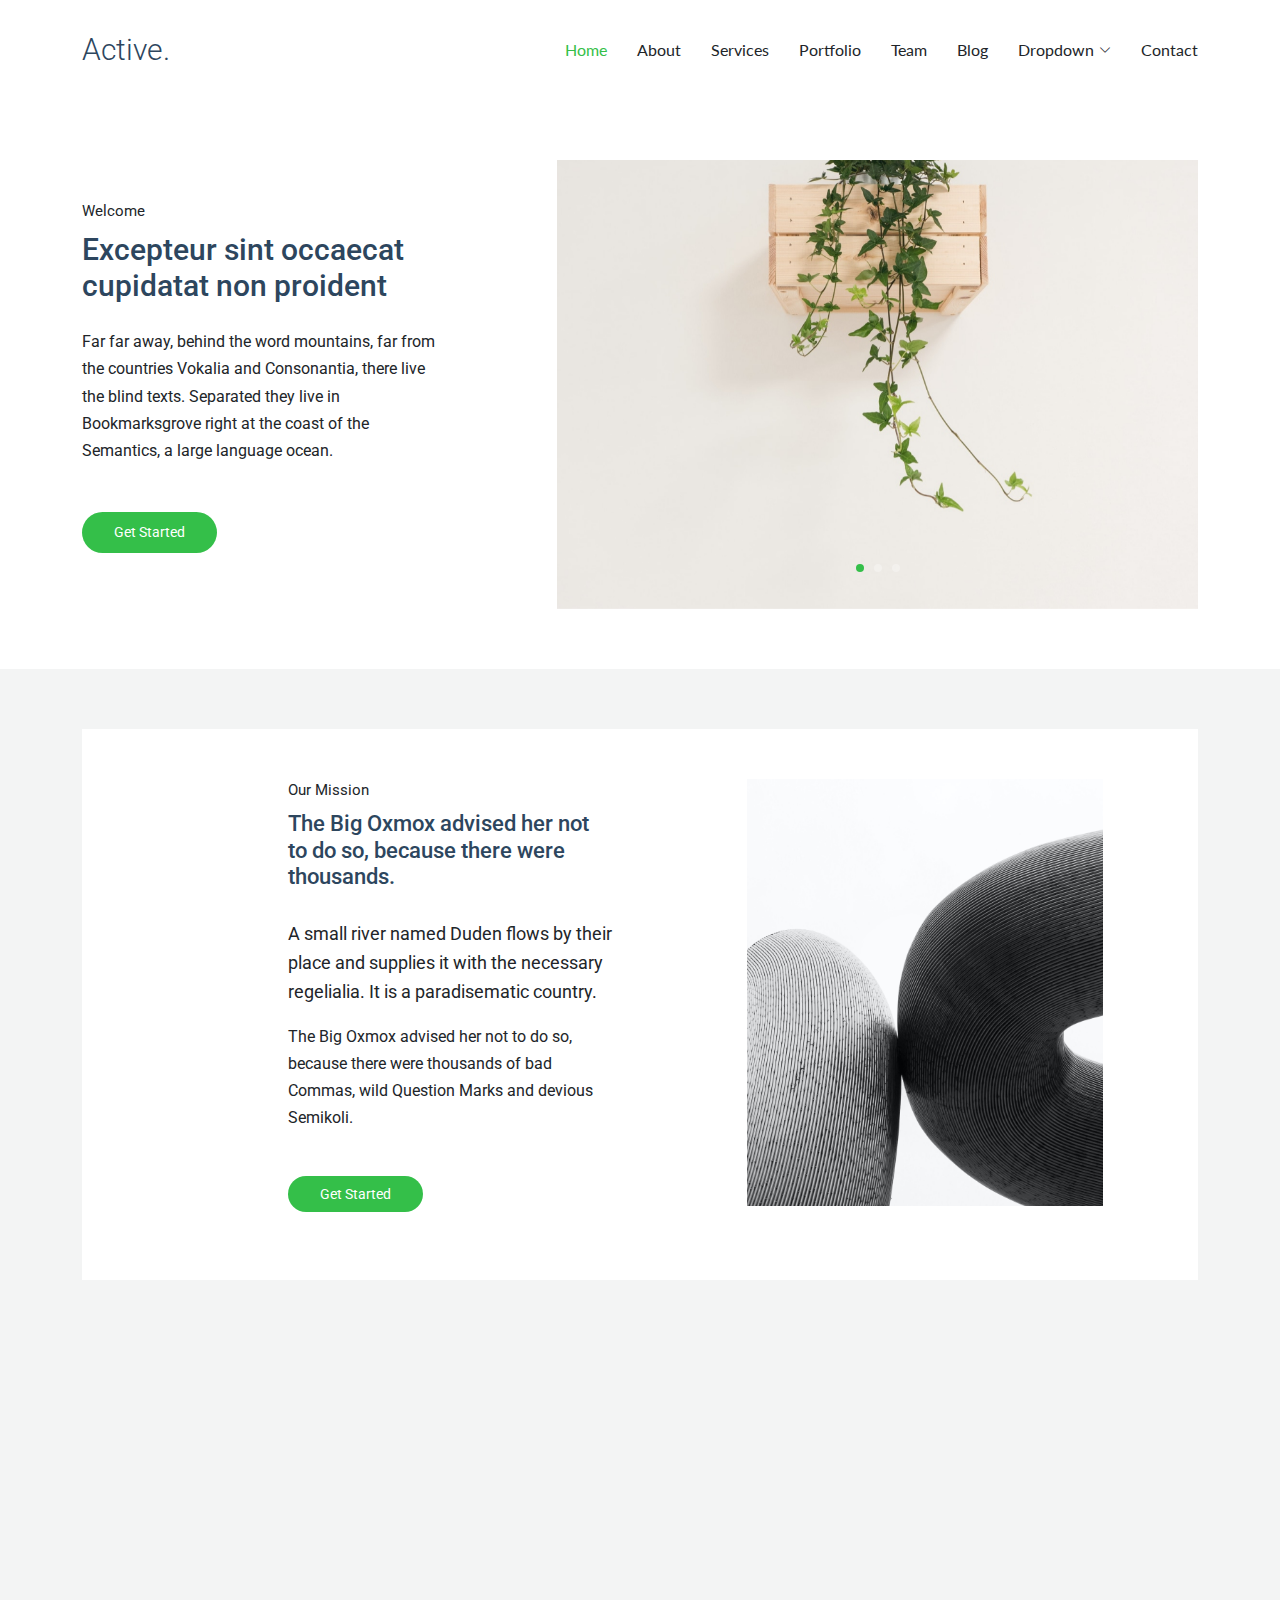
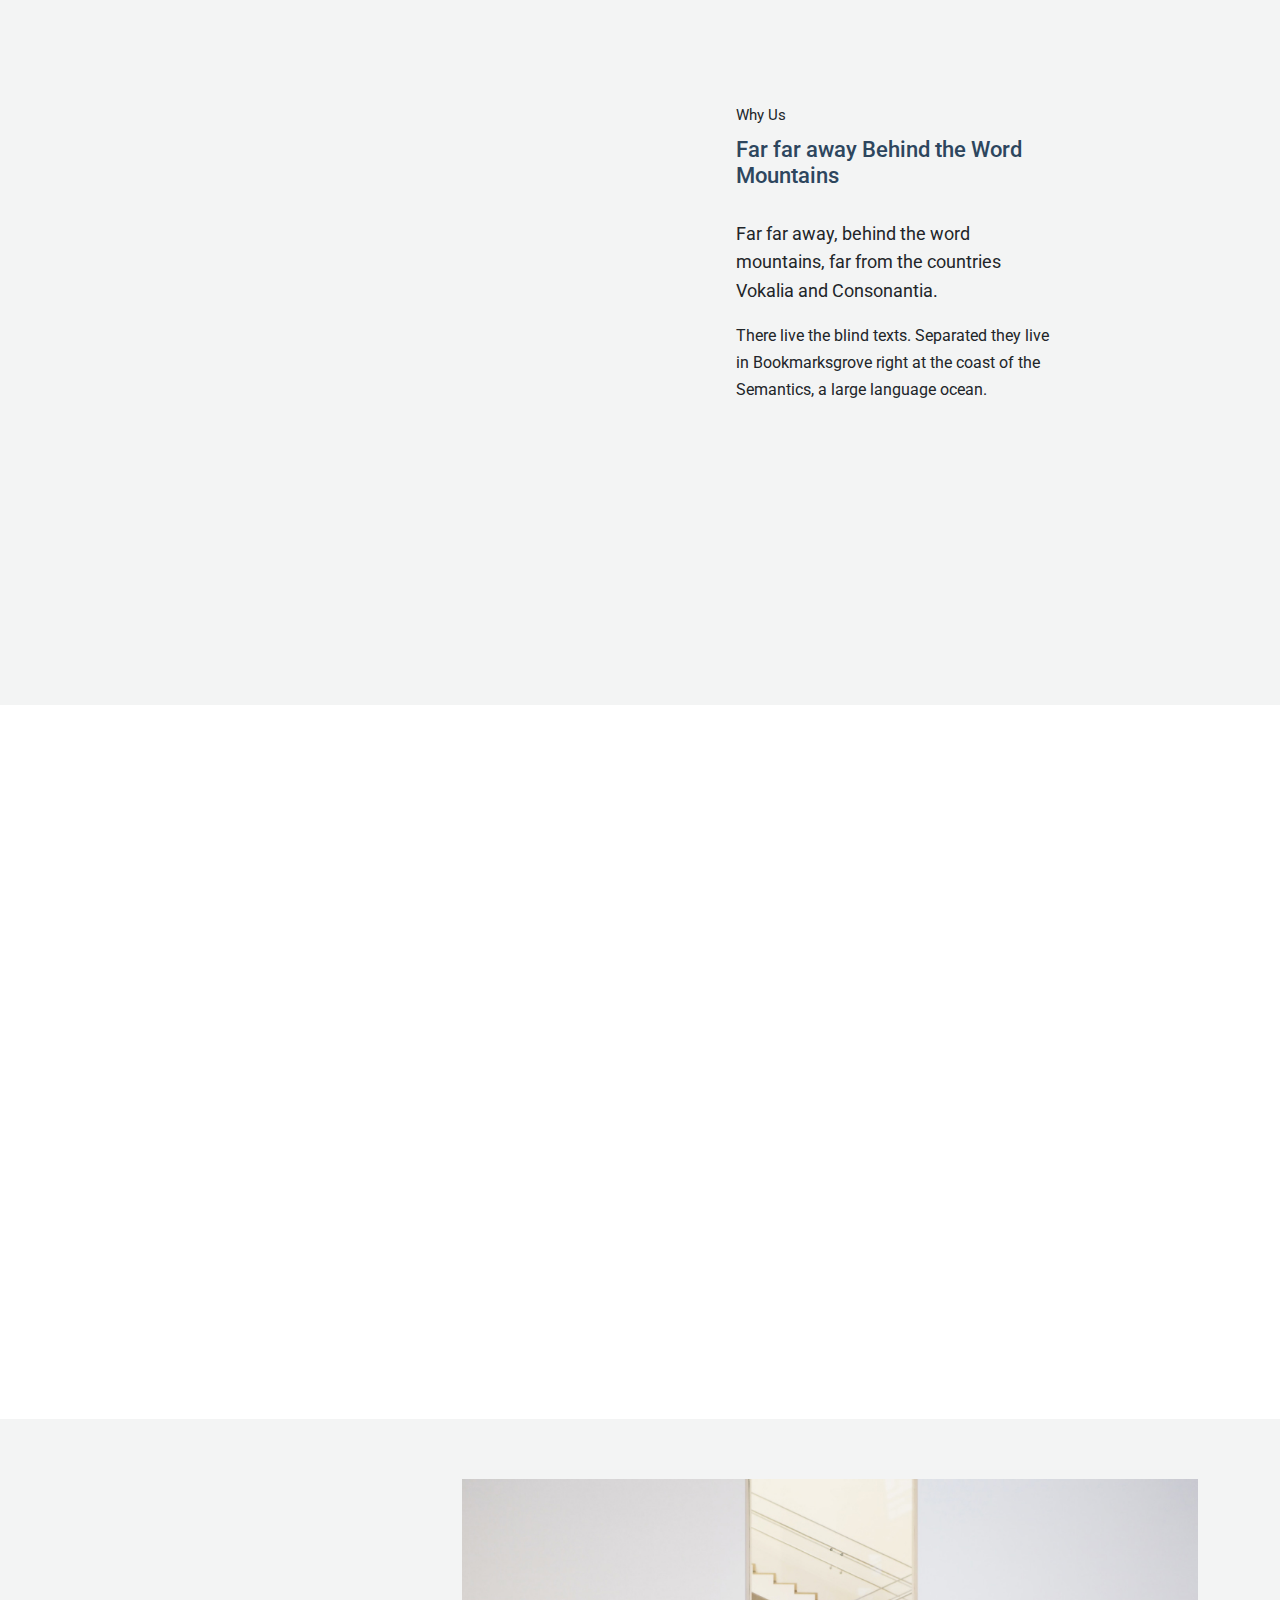
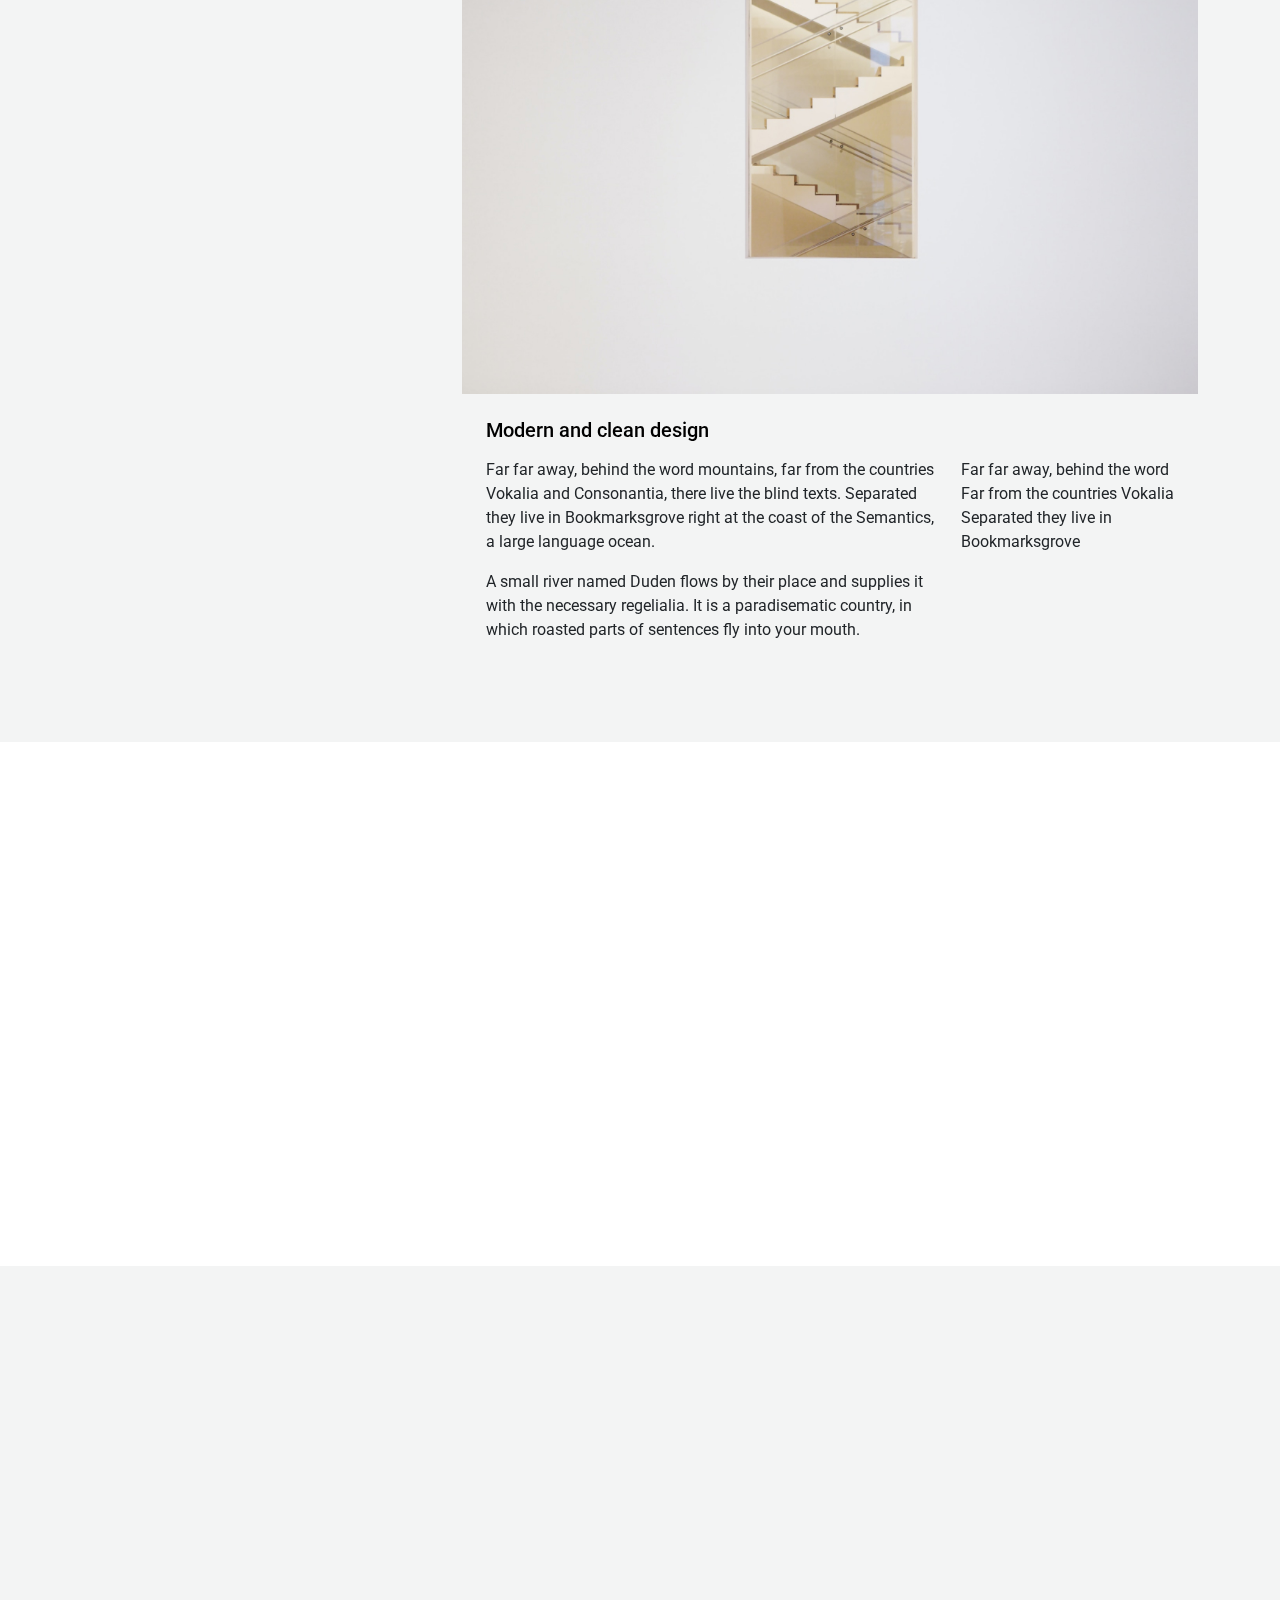
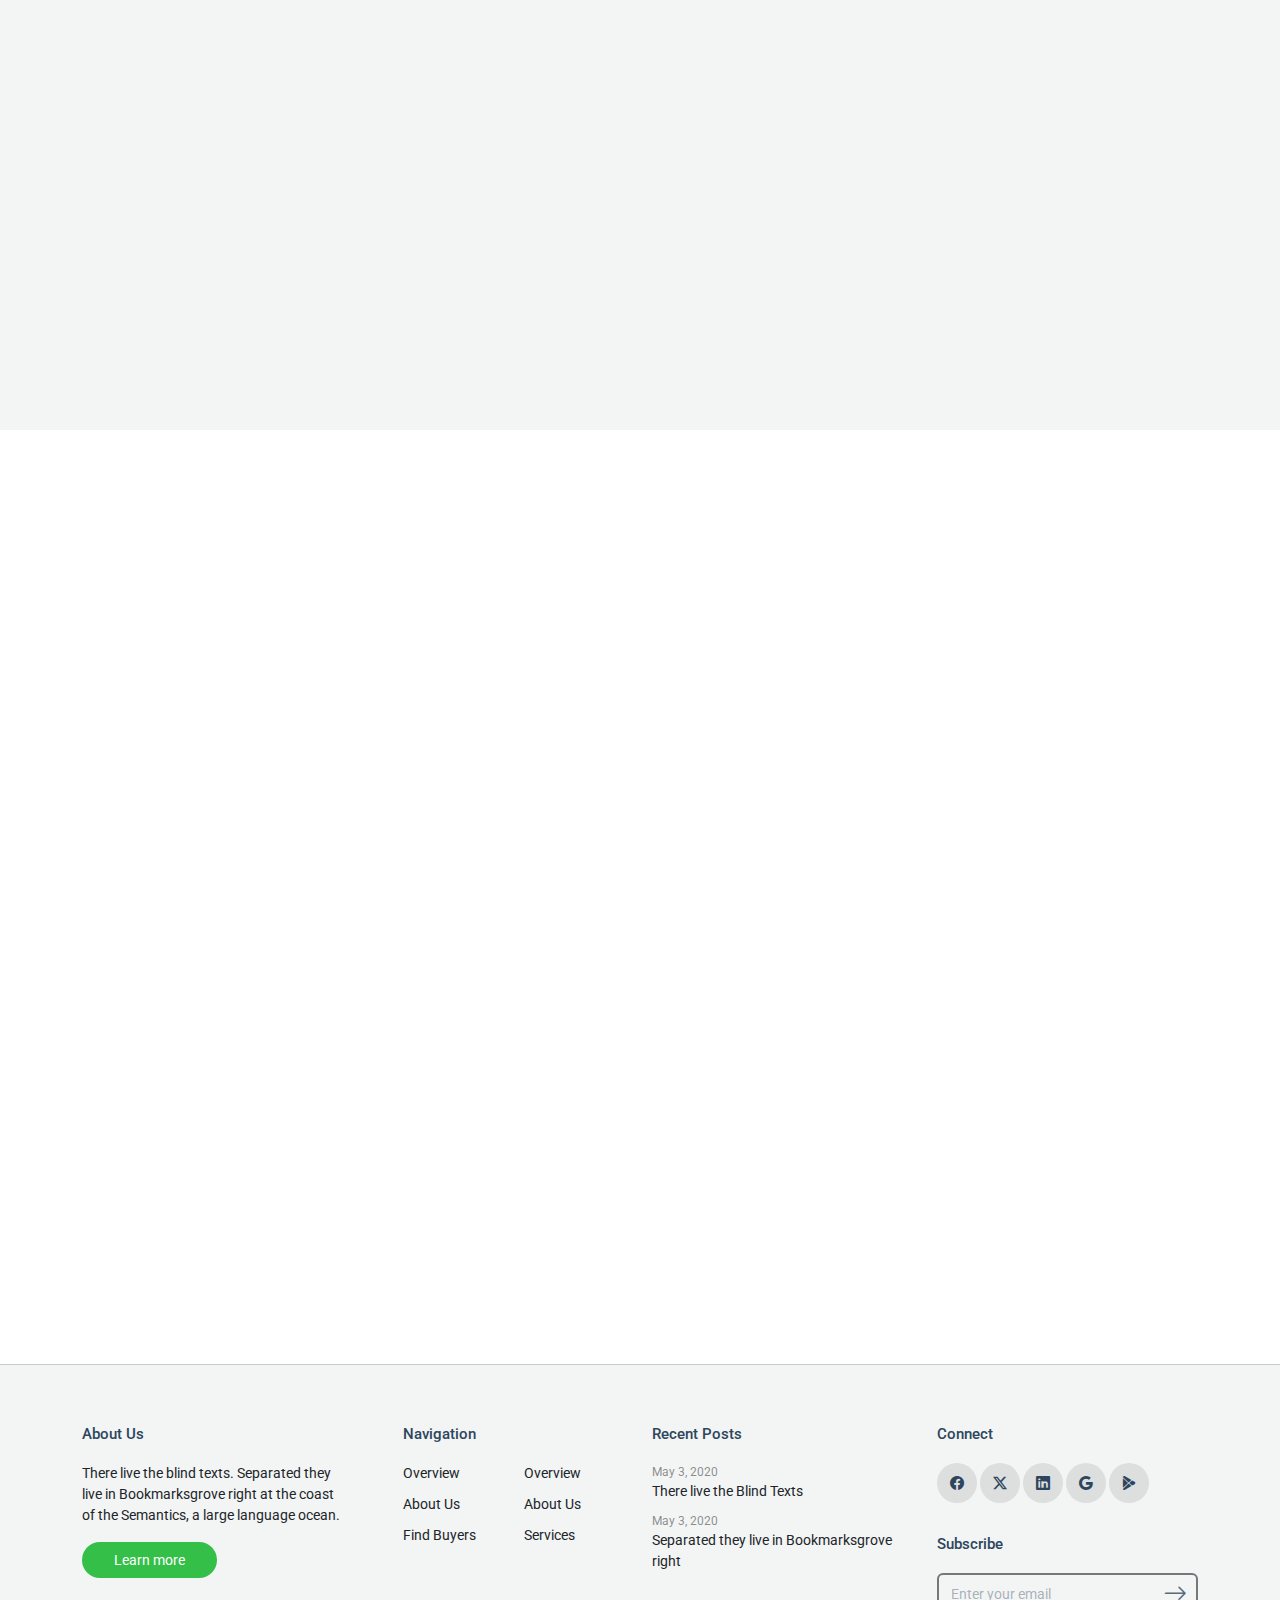
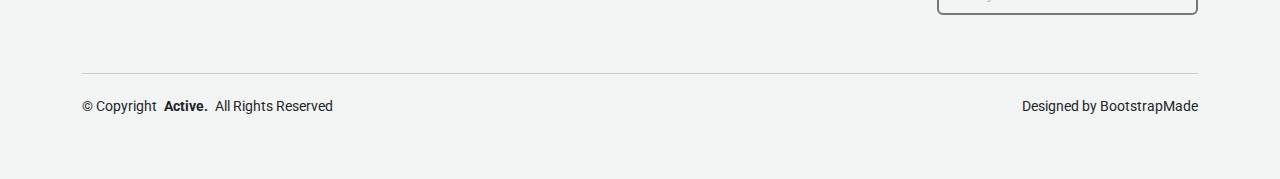
==== src/index.html @ 27a2338c "Base template design" ====
<!DOCTYPE html>
<html lang="en">

<head>
  <meta charset="utf-8">
  <meta content="width=device-width, initial-scale=1.0" name="viewport">
  <title>Index - Active Bootstrap Template</title>
  <meta name="description" content="">
  <meta name="keywords" content="">

  <!-- Favicons -->
  <link href="assets/img/favicon.png" rel="icon">
  <link href="assets/img/apple-touch-icon.png" rel="apple-touch-icon">

  <!-- Fonts -->
  <link href="https://fonts.googleapis.com" rel="preconnect">
  <link href="https://fonts.gstatic.com" rel="preconnect" crossorigin>
  <link href="https://fonts.googleapis.com/css2?family=Roboto:ital,wght@0,100;0,300;0,400;0,500;0,700;0,900;1,100;1,300;1,400;1,500;1,700;1,900&family=Lato:ital,wght@0,100;0,300;0,400;0,700;0,900;1,100;1,300;1,400;1,700;1,900&display=swap" rel="stylesheet">

  <!-- Vendor CSS Files -->
  <link href="assets/vendor/bootstrap/css/bootstrap.min.css" rel="stylesheet">
  <link href="assets/vendor/bootstrap-icons/bootstrap-icons.css" rel="stylesheet">
  <link href="assets/vendor/aos/aos.css" rel="stylesheet">
  <link href="assets/vendor/swiper/swiper-bundle.min.css" rel="stylesheet">
  <link href="assets/vendor/glightbox/css/glightbox.min.css" rel="stylesheet">

  <!-- Main CSS File -->
  <link href="assets/css/main.css" rel="stylesheet">

  <!-- =======================================================
  * Template Name: Active
  * Template URL: https://bootstrapmade.com/active-bootstrap-website-template/
  * Updated: Aug 07 2024 with Bootstrap v5.3.3
  * Author: BootstrapMade.com
  * License: https://bootstrapmade.com/license/
  ======================================================== -->
</head>

<body class="index-page">

  <header id="header" class="header d-flex align-items-center sticky-top">
    <div class="container-fluid container-xl position-relative d-flex align-items-center justify-content-between">

      <a href="index.html" class="logo d-flex align-items-center">
        <!-- Uncomment the line below if you also wish to use an image logo -->
        <!-- <img src="assets/img/logo.png" alt=""> -->
        <h1 class="sitename">Active.</h1>
      </a>

      <nav id="navmenu" class="navmenu">
        <ul>
          <li><a href="index.html" class="active">Home</a></li>
          <li><a href="about.html">About</a></li>
          <li><a href="services.html">Services</a></li>
          <li><a href="portfolio.html">Portfolio</a></li>
          <li><a href="team.html">Team</a></li>
          <li><a href="blog.html">Blog</a></li>
          <li class="dropdown"><a href="#"><span>Dropdown</span> <i class="bi bi-chevron-down toggle-dropdown"></i></a>
            <ul>
              <li><a href="#">Dropdown 1</a></li>
              <li class="dropdown"><a href="#"><span>Deep Dropdown</span> <i class="bi bi-chevron-down toggle-dropdown"></i></a>
                <ul>
                  <li><a href="#">Deep Dropdown 1</a></li>
                  <li><a href="#">Deep Dropdown 2</a></li>
                  <li><a href="#">Deep Dropdown 3</a></li>
                  <li><a href="#">Deep Dropdown 4</a></li>
                  <li><a href="#">Deep Dropdown 5</a></li>
                </ul>
              </li>
              <li><a href="#">Dropdown 2</a></li>
              <li><a href="#">Dropdown 3</a></li>
              <li><a href="#">Dropdown 4</a></li>
            </ul>
          </li>
          <li><a href="contact.html">Contact</a></li>
        </ul>
        <i class="mobile-nav-toggle d-xl-none bi bi-list"></i>
      </nav>

    </div>
  </header>

  <main class="main">

    <!-- About Section -->
    <section id="about" class="about section">

      <div class="container">
        <div class="row align-items-center justify-content-between">
          <div class="col-lg-7 mb-5 mb-lg-0 order-lg-2" data-aos="fade-up" data-aos-delay="400">
            <div class="swiper init-swiper">
              <script type="application/json" class="swiper-config">
                {
                  "loop": true,
                  "speed": 600,
                  "autoplay": {
                    "delay": 5000
                  },
                  "slidesPerView": "auto",
                  "pagination": {
                    "el": ".swiper-pagination",
                    "type": "bullets",
                    "clickable": true
                  },
                  "breakpoints": {
                    "320": {
                      "slidesPerView": 1,
                      "spaceBetween": 40
                    },
                    "1200": {
                      "slidesPerView": 1,
                      "spaceBetween": 1
                    }
                  }
                }
              </script>
              <div class="swiper-wrapper">
                <div class="swiper-slide">
                  <img src="assets/img/img_h_6.jpg" alt="Image" class="img-fluid">
                </div>
                <div class="swiper-slide">
                  <img src="assets/img/img_h_7.jpg" alt="Image" class="img-fluid">
                </div>
                <div class="swiper-slide">
                  <img src="assets/img/img_h_8.jpg" alt="Image" class="img-fluid">
                </div>
              </div>
              <div class="swiper-pagination"></div>
            </div>
          </div>
          <div class="col-lg-4 order-lg-1">
            <span class="section-subtitle" data-aos="fade-up">Welcome</span>
            <h1 class="mb-4" data-aos="fade-up">
              Excepteur sint occaecat cupidatat non proident
            </h1>
            <p data-aos="fade-up">
              Far far away, behind the word mountains, far from the countries
              Vokalia and Consonantia, there live the blind texts. Separated they
              live in Bookmarksgrove right at the coast of the Semantics, a large
              language ocean.
            </p>
            <p class="mt-5" data-aos="fade-up">
              <a href="#" class="btn btn-get-started">Get Started</a>
            </p>
          </div>
        </div>
      </div>
    </section><!-- /About Section -->

    <!-- About 2 Section -->
    <section id="about-2" class="about-2 section light-background">

      <div class="container">
        <div class="content">
          <div class="row justify-content-center">
            <div class="col-sm-12 col-md-5 col-lg-4 col-xl-4 order-lg-2 offset-xl-1 mb-4">
              <div class="img-wrap text-center text-md-left" data-aos="fade-up" data-aos-delay="100">
                <div class="img">
                  <img src="assets/img/img_v_3.jpg" alt="circle image" class="img-fluid">
                </div>
              </div>
            </div>

            <div class="offset-md-0 offset-lg-1 col-sm-12 col-md-5 col-lg-5 col-xl-4" data-aos="fade-up">
              <div class="px-3">
                <span class="content-subtitle">Our Mission</span>
                <h2 class="content-title text-start">
                  The Big Oxmox advised her not to do so, because there were
                  thousands.
                </h2>
                <p class="lead">
                  A small river named Duden flows by their place and supplies it
                  with the necessary regelialia. It is a paradisematic country.
                </p>
                <p class="mb-5">
                  The Big Oxmox advised her not to do so, because there were
                  thousands of bad Commas, wild Question Marks and devious Semikoli.
                </p>
                <p>
                  <a href="#" class="btn-get-started">Get Started</a>
                </p>
              </div>
            </div>
          </div>
        </div>
      </div>
    </section><!-- /About 2 Section -->

    <!-- Services Section -->
    <section id="services" class="services section light-background">

      <div class="container">
        <div class="row gy-4 justify-content-center">

          <div class="col-lg-3">
            <div class="services-item" data-aos="fade-up">
              <div class="services-icon">
                <i class="bi bi-bullseye"></i>
              </div>
              <div>
                <h3>Technology</h3>
                <p>Separated they live in Bookmarksgrove right at the coast</p>
              </div>
            </div>
          </div>

          <div class="col-lg-3">
            <div class="services-item" data-aos="fade-up" data-aos-delay="100">
              <div class="services-icon">
                <i class="bi bi-command"></i>
              </div>
              <div>
                <h3>Web Design</h3>
                <p>Separated they live in Bookmarksgrove right at the coast</p>
              </div>
            </div>
          </div>

          <div class="col-lg-3">
            <div class="services-item" data-aos="fade-up" data-aos-delay="200">
              <div class="services-icon">
                <i class="bi bi-bar-chart"></i>
              </div>
              <div>
                <h3>Branding</h3>
                <p>Separated they live in Bookmarksgrove right at the coast</p>
              </div>
            </div>
          </div>

        </div>
      </div>
    </section><!-- /Services Section -->

    <!-- Stats Section -->
    <section id="stats" class="stats section light-background">

      <div class="container">

        <div class="row gy-4 justify-content-center">

          <div class="col-lg-5">
            <div class="images-overlap">
              <img src="assets/img/img_v_1.jpg" alt="student" class="img-fluid img-1" data-aos="fade-up">
            </div>
          </div>

          <div class="col-lg-4 ps-lg-5">
            <span class="content-subtitle">Why Us</span>
            <h2 class="content-title">Far far away Behind the Word Mountains</h2>
            <p class="lead">
              Far far away, behind the word mountains, far from the countries
              Vokalia and Consonantia.
            </p>
            <p class="mb-5">
              There live the blind texts. Separated they live in Bookmarksgrove
              right at the coast of the Semantics, a large language ocean.
            </p>
            <div class="row mb-5 count-numbers">

              <!-- Start Stats Item -->
              <div class="col-4 counter" data-aos="fade-up" data-aos-delay="100">
                <span data-purecounter-separator="true" data-purecounter-start="0" data-purecounter-end="3919" data-purecounter-duration="1" class="purecounter number"></span>
                <span class="d-block">Coffee</span>
              </div>
              <!-- End Stats Item -->

              <!-- Start Stats Item -->
              <div class="col-4 counter" data-aos="fade-up" data-aos-delay="200">
                <span data-purecounter-separator="true" data-purecounter-start="0" data-purecounter-end="2831" data-purecounter-duration="1" class="purecounter number"></span>
                <span class="d-block">Codes</span>
              </div>
              <!-- End Stats Item -->

              <!-- Start Stats Item -->
              <div class="col-4 counter" data-aos="fade-up" data-aos-delay="300">
                <span data-purecounter-separator="true" data-purecounter-start="0" data-purecounter-end="1914" data-purecounter-duration="1" class="purecounter number"></span>
                <span class="d-block">Projects</span>
              </div>
              <!-- End Stats Item -->

            </div>
          </div>

        </div>

      </div>
    </section><!-- /Stats Section -->

    <!-- Blog Posts Section -->
    <section id="blog-posts" class="blog-posts section">
      <!-- Section Title -->
      <div class="container section-title" data-aos="fade-up">
        <p>Recent Posts</p>
        <h2>Blog Posts</h2>
      </div><!-- End Section Title -->
      <div class="container">

        <div class="row gy-4">
          <div class="col-md-6 col-lg-4">
            <div class="post-entry" data-aos="fade-up" data-aos-delay="100">
              <a href="#" class="thumb d-block"><img src="assets/img/img_h_4.jpg" alt="Image" class="img-fluid rounded"></a>

              <div class="post-content">
                <div class="meta">
                  <a href="#" class="cat">Development</a> •
                  <span class="date">July 20, 2020</span>
                </div>
                <h3><a href="#">There live the blind texts they live</a></h3>
                <p>
                  Far far away, behind the word mountains, far from the countries
                  Vokalia and Consonantia, there live the blind texts.
                </p>

                <div class="d-flex author align-items-center">
                  <div class="pic">
                    <img src="assets/img/team/team-3.jpg" alt="Image" class="img-fluid rounded-circle">
                  </div>
                  <div class="author-name">
                    <strong class="d-block">Winston Gold</strong>
                    <span class="">Lead Product Designer</span>
                  </div>
                </div>
              </div>
            </div>
          </div>

          <div class="col-md-6 col-lg-4">
            <div class="post-entry" data-aos="fade-up" data-aos-delay="200">
              <a href="#" class="thumb d-block"><img src="assets/img/img_h_2.jpg" alt="Image" class="img-fluid rounded"></a>

              <div class="post-content">
                <div class="meta">
                  <a href="#" class="cat">Development</a> •
                  <span class="date">July 20, 2020</span>
                </div>
                <h3><a href="#">There live the blind texts they live</a></h3>
                <p>
                  Far far away, behind the word mountains, far from the countries
                  Vokalia and Consonantia, there live the blind texts.
                </p>

                <div class="d-flex author align-items-center">
                  <div class="pic">
                    <img src="assets/img/team/team-2.jpg" alt="Image" class="img-fluid rounded-circle">
                  </div>
                  <div class="author-name">
                    <strong class="d-block">Winston Gold</strong>
                    <span class="">Lead Product Designer</span>
                  </div>
                </div>
              </div>
            </div>
          </div>

          <div class="col-md-6 col-lg-4">
            <div class="post-entry" data-aos="fade-up" data-aos-delay="300">
              <a href="#" class="thumb d-block"><img src="assets/img/img_h_3.jpg" alt="Image" class="img-fluid rounded"></a>

              <div class="post-content">
                <div class="meta">
                  <a href="#" class="cat">Development</a> •
                  <span class="date">July 20, 2020</span>
                </div>
                <h3><a href="#">There live the blind texts they live</a></h3>
                <p>
                  Far far away, behind the word mountains, far from the countries
                  Vokalia and Consonantia, there live the blind texts.
                </p>

                <div class="d-flex author align-items-center">
                  <div class="pic">
                    <img src="assets/img/team/team-1.jpg" alt="Image" class="img-fluid rounded-circle">
                  </div>
                  <div class="author-name">
                    <strong class="d-block">Winston Gold</strong>
                    <span class="">Lead Product Designer</span>
                  </div>
                </div>
              </div>
            </div>
          </div>
        </div>
      </div>
    </section><!-- /Blog Posts Section -->

    <!-- Tabs Section -->
    <section id="tabs" class="tabs section light-background">

      <div class="container">
        <div class="row gap-x-lg-4 justify-content-between">
          <div class="col-lg-4 js-custom-dots">
            <a href="#" class="service-item link horizontal d-flex active" data-aos="fade-left" data-aos-delay="0">
              <div class="service-icon color-1 mb-4">
                <i class="bi bi-alarm"></i>
              </div>
              <!-- /.icon -->
              <div class="service-contents">
                <h3>Modern and clean design</h3>
                <p>
                  Far far away, behind the word mountains, far from the countries .
                </p>
              </div>
              <!-- /.service-contents-->
            </a>
            <!-- /.service -->

            <a href="#" class="service-item link horizontal d-flex" data-aos="fade-left" data-aos-delay="100">
              <div class="service-icon color-2 mb-4">
                <i class="bi bi-bag-check"></i>
              </div>
              <!-- /.icon -->
              <div class="service-contents">
                <h3>Sell Products</h3>
                <p>
                  Far far away, behind the word mountains, far from the countries .
                </p>
              </div>
              <!-- /.service-contents-->
            </a>
            <!-- /.service -->

            <a href="#" class="service-item link horizontal d-flex" data-aos="fade-left" data-aos-delay="200">
              <div class="service-icon color-3 mb-4">
                <i class="bi bi-briefcase"></i>
              </div>
              <!-- /.icon -->
              <div class="service-contents">
                <h3>Success Every Day</h3>
                <p>
                  Far far away, behind the word mountains, far from the countries .
                </p>
              </div>
              <!-- /.service-contents-->
            </a>
            <!-- /.service -->

            <a href="#" class="service-item link horizontal d-flex" data-aos="fade-left" data-aos-delay="300">
              <div class="service-icon color-4 mb-4">
                <i class="bi bi-easel"></i>
              </div>
              <!-- /.icon -->
              <div class="service-contents">
                <h3>Bring Ideas to Life</h3>
                <p>
                  Far far away, behind the word mountains, far from the countries .
                </p>
              </div>
              <!-- /.service-contents-->
            </a>
            <!-- /.service -->
          </div>

          <div class="col-lg-8">
            <div class="swiper init-swiper-tabs">
              <script type="application/json" class="swiper-config">
                {
                  "loop": true,
                  "speed": 600,
                  "autoHeight": true,
                  "autoplay": {
                    "delay": 5000
                  },
                  "slidesPerView": "auto",
                  "pagination": {
                    "el": ".swiper-pagination",
                    "type": "bullets",
                    "clickable": true
                  },
                  "breakpoints": {
                    "320": {
                      "slidesPerView": 1,
                      "spaceBetween": 40
                    },
                    "1200": {
                      "slidesPerView": 1,
                      "spaceBetween": 1
                    }
                  }
                }
              </script>
              <div class="swiper-wrapper">
                <div class="swiper-slide">
                  <img src="assets/img/img_h_1.jpg" alt="Image" class="img-fluid">
                  <div class="p-4">
                    <h3 class="text-black h5 mb-3">Modern and clean design</h3>
                    <div class="row">
                      <div class="col-lg-8">
                        <p>
                          Far far away, behind the word mountains, far from the
                          countries Vokalia and Consonantia, there live the blind
                          texts. Separated they live in Bookmarksgrove right at the
                          coast of the Semantics, a large language ocean.
                        </p>
                        <p>
                          A small river named Duden flows by their place and
                          supplies it with the necessary regelialia. It is a
                          paradisematic country, in which roasted parts of sentences
                          fly into your mouth.
                        </p>
                      </div>
                      <div class="col-lg-4">
                        <ul class="list-unstyled list-check">
                          <li>Far far away, behind the word</li>
                          <li>Far from the countries Vokalia</li>
                          <li>Separated they live in Bookmarksgrove</li>
                        </ul>
                      </div>
                    </div>
                  </div>
                </div>
                <div class="swiper-slide">
                  <img src="assets/img/img_h_2.jpg" alt="Image" class="img-fluid">
                </div>
                <div class="swiper-slide">
                  <img src="assets/img/img_h_3.jpg" alt="Image" class="img-fluid">
                </div>
                <div class="swiper-slide">
                  <img src="assets/img/img_h_4.jpg" alt="Image" class="img-fluid">
                </div>
              </div>
            </div>
          </div>
        </div>
      </div>
    </section><!-- /Tabs Section -->

    <!-- Services 2 Section -->
    <section id="services-2" class="services-2 section">

      <div class="container">
        <div class="row justify-content-center" data-aos="fade-up">
          <div class="col-md-6 col-lg-4">
            <span class="content-subtitle">Our Services</span>
            <h2 class="content-title">
              Far far away, behind the word mountains, far from the countries
              Vokalia
            </h2>
            <p class="lead">
              Far far away, behind the word mountains, far from the countries
              Vokalia and Consonantia, there live the blind texts.
            </p>
            <p class="mb-5">
              Separated they live in Bookmarksgrove right at the coast of the
              Semantics, a large language ocean.
            </p>
            <p>
              <a href="#" class="btn btn-get-started">Get Started</a>
            </p>
          </div>
          <div class="col-md-6 col-lg-6 ps-lg-5">
            <div class="row">
              <div class="col-6 col-sm-6 col-md-6 col-lg-6">
                <div class="services-item" data-aos="fade-up" data-aos-delay="">
                  <div class="services-icon">
                    <i class="bi bi-search"></i>
                  </div>
                  <div>
                    <h3>Square</h3>
                    <p>Separated they live in Bookmarksgrove right at the coast</p>
                  </div>
                </div>
              </div>
              <div class="col-6 col-sm-6 col-md-6 col-lg-6">
                <div class="services-item" data-aos="fade-up" data-aos-delay="100">
                  <div class="services-icon">
                    <i class="bi bi-command"></i>
                  </div>
                  <div>
                    <h3>Technology</h3>
                    <p>Separated they live in Bookmarksgrove right at the coast</p>
                  </div>
                </div>
              </div>
              <div class="col-6 col-sm-6 col-md-6 col-lg-6">
                <div class="services-item" data-aos="fade-up" data-aos-delay="200">
                  <div class="services-icon">
                    <i class="bi bi-grid"></i>
                  </div>
                  <div>
                    <h3>Brilliant Ideas</h3>
                    <p>Separated they live in Bookmarksgrove right at the coast</p>
                  </div>
                </div>
              </div>

              <div class="col-6 col-sm-6 col-md-6 col-lg-6">
                <div class="services-item" data-aos="fade-up" data-aos-delay="300">
                  <div class="services-icon">
                    <i class="bi bi-globe"></i>
                  </div>
                  <div>
                    <h3>Blueprint</h3>
                    <p>Separated they live in Bookmarksgrove right at the coast</p>
                  </div>
                </div>
              </div>
            </div>
          </div>
        </div>
      </div>
    </section><!-- /Services 2 Section -->

    <!-- Pricing Section -->
    <section id="pricing" class="pricing section light-background">

      <!-- Section Title -->
      <div class="container section-title" data-aos="fade-up">
        <p>Plans</p>
        <h2>Pricing Table</h2>
      </div><!-- End Section Title -->

      <div class="container">

        <div class="row gy-4">

          <div class="col-lg-4 col-md-6" data-aos="fade-up" data-aos-delay="100">
            <div class="pricing-item">
              <h3>Free</h3>
              <h4><sup>$</sup>0<span> / month</span></h4>
              <ul>
                <li>Aida dere</li>
                <li>Nec feugiat nisl</li>
                <li>Nulla at volutpat dola</li>
                <li class="na">Pharetra massa</li>
                <li class="na">Massa ultricies mi</li>
              </ul>
              <div class="btn-wrap">
                <a href="#" class="btn-buy">Buy Now</a>
              </div>
            </div>
          </div><!-- End Pricing Item -->

          <div class="col-lg-4 col-md-6" data-aos="fade-up" data-aos-delay="200">
            <div class="pricing-item recommended">
              <span class="recommended-badge">Recommended</span>
              <h3>Business</h3>
              <h4><sup>$</sup>19<span> / month</span></h4>
              <ul>
                <li>Aida dere</li>
                <li>Nec feugiat nisl</li>
                <li>Nulla at volutpat dola</li>
                <li>Pharetra massa</li>
                <li class="na">Massa ultricies mi</li>
              </ul>
              <div class="btn-wrap">
                <a href="#" class="btn-buy">Buy Now</a>
              </div>
            </div>
          </div><!-- End Pricing Item -->

          <div class="col-lg-4 col-md-6" data-aos="fade-up" data-aos-delay="300">
            <div class="pricing-item">
              <h3>Developer</h3>
              <h4><sup>$</sup>29<span> / month</span></h4>
              <ul>
                <li>Aida dere</li>
                <li>Nec feugiat nisl</li>
                <li>Nulla at volutpat dola</li>
                <li>Pharetra massa</li>
                <li>Massa ultricies mi</li>
              </ul>
              <div class="btn-wrap">
                <a href="#" class="btn-buy">Buy Now</a>
              </div>
            </div>
          </div><!-- End Pricing Item -->

        </div>

      </div>

    </section><!-- /Pricing Section -->

    <!-- Faq Section -->
    <section id="faq" class="faq section">
      <!-- Section Title -->
      <div class="container section-title" data-aos="fade-up">
        <p>Plans</p>
        <h2>Frequently Asked Questions</h2>
      </div><!-- End Section Title -->

      <div class="container" data-aos="fade-up">
        <div class="row">
          <div class="col-12">
            <div class="custom-accordion" id="accordion-faq">
              <div class="accordion-item">
                <h2 class="mb-0">
                  <button class="btn btn-link" type="button" data-bs-toggle="collapse" data-bs-target="#collapse-faq-1">
                    How to download and register?
                  </button>
                </h2>

                <div id="collapse-faq-1" class="collapse show" aria-labelledby="headingOne" data-parent="#accordion-faq">
                  <div class="accordion-body">
                    Far far away, behind the word mountains, far from the countries
                    Vokalia and Consonantia, there live the blind texts. Separated
                    they live in Bookmarksgrove right at the coast of the Semantics,
                    a large language ocean.
                  </div>
                </div>
              </div>
              <!-- .accordion-item -->

              <div class="accordion-item">
                <h2 class="mb-0">
                  <button class="btn btn-link collapsed" type="button" data-bs-toggle="collapse" data-bs-target="#collapse-faq-2" "="">
                How to create your paypal account?
              </button>
            </h2>
            <div id=" collapse-faq-2" class="collapse" aria-labelledby="headingTwo" data-parent="#accordion-faq">
                    <div class="accordion-body">
                      A small river named Duden flows by their place and supplies it
                      with the necessary regelialia. It is a paradisematic country, in
                      which roasted parts of sentences fly into your mouth.
                    </div>
              </div>
            </div>
            <!-- .accordion-item -->

            <div class="accordion-item">
              <h2 class="mb-0">
                <button class="btn btn-link collapsed" type="button" data-bs-toggle="collapse" data-bs-target="#collapse-faq-3">
                  How to link your paypal and bank account?
                </button>
              </h2>

              <div id="collapse-faq-3" class="collapse" aria-labelledby="headingThree" data-parent="#accordion-faq">
                <div class="accordion-body">
                  When she reached the first hills of the Italic Mountains, she
                  had a last view back on the skyline of her hometown
                  Bookmarksgrove, the headline of Alphabet Village and the subline
                  of her own road, the Line Lane. Pityful a rethoric question ran
                  over her cheek, then she continued her way.
                </div>
              </div>
            </div>
            <!-- .accordion-item -->

          </div>
        </div>
      </div>
      </div>
    </section><!-- /Faq Section -->

    <!-- Testimonials Section -->
    <section id="testimonials" class="testimonials section">
      <!-- Section Title -->
      <div class="container section-title" data-aos="fade-up">
        <p>Happy Customers</p>
        <h2>Testimonials</h2>
      </div><!-- End Section Title -->

      <div class="container" data-aos="fade-up">
        <div class="row justify-content-center">
          <div class="col-lg-7">
            <div class="swiper init-swiper">
              <script type="application/json" class="swiper-config">
                {
                  "loop": true,
                  "speed": 600,
                  "autoplay": {
                    "delay": 5000
                  },
                  "slidesPerView": "auto",
                  "pagination": {
                    "el": ".swiper-pagination",
                    "type": "bullets",
                    "clickable": true
                  },
                  "breakpoints": {
                    "320": {
                      "slidesPerView": 1,
                      "spaceBetween": 40
                    },
                    "1200": {
                      "slidesPerView": 1,
                      "spaceBetween": 1
                    }
                  }
                }
              </script>
              <div class="swiper-wrapper">
                <div class="swiper-slide">
                  <div class="testimonial mx-auto">
                    <figure class="img-wrap">
                      <img src="assets/img/testimonials/testimonials-1.jpg" alt="Image" class="img-fluid">
                    </figure>
                    <h3 class="name">Adam Aderson</h3>
                    <blockquote>
                      <p>
                        “There live the blind texts. Separated they live in
                        Bookmarksgrove right at the coast of the Semantics, a large
                        language ocean.”
                      </p>
                    </blockquote>
                  </div>
                </div>
                <div class="swiper-slide">
                  <div class="testimonial mx-auto">
                    <figure class="img-wrap">
                      <img src="assets/img/testimonials/testimonials-2.jpg" alt="Image" class="img-fluid">
                    </figure>
                    <h3 class="name">Lukas Devlin</h3>
                    <blockquote>
                      <p>
                        “There live the blind texts. Separated they live in
                        Bookmarksgrove right at the coast of the Semantics, a large
                        language ocean.”
                      </p>
                    </blockquote>
                  </div>
                </div>
                <div class="swiper-slide">
                  <div class="testimonial mx-auto">
                    <figure class="img-wrap">
                      <img src="assets/img/testimonials/testimonials-3.jpg" alt="Image" class="img-fluid">
                    </figure>
                    <h3 class="name">Kayla Bryant</h3>
                    <blockquote>
                      <p>
                        “There live the blind texts. Separated they live in
                        Bookmarksgrove right at the coast of the Semantics, a large
                        language ocean.”
                      </p>
                    </blockquote>
                  </div>
                </div>
              </div>
              <div class="swiper-pagination"></div>
            </div>
          </div>
        </div>
      </div>
    </section><!-- /Testimonials Section -->

  </main>

  <footer id="footer" class="footer light-background">
    <div class="container">
      <div class="row g-4">
        <div class="col-md-6 col-lg-3 mb-3 mb-md-0">
          <div class="widget">
            <h3 class="widget-heading">About Us</h3>
            <p class="mb-4">
              There live the blind texts. Separated they live in Bookmarksgrove
              right at the coast of the Semantics, a large language ocean.
            </p>
            <p class="mb-0">
              <a href="#" class="btn-learn-more">Learn more</a>
            </p>
          </div>
        </div>
        <div class="col-md-6 col-lg-3 ps-lg-5 mb-3 mb-md-0">
          <div class="widget">
            <h3 class="widget-heading">Navigation</h3>
            <ul class="list-unstyled float-start me-5">
              <li><a href="#">Overview</a></li>
              <li><a href="#">About Us</a></li>
              <li><a href="#">Find Buyers</a></li>
            </ul>
            <ul class="list-unstyled float-start">
              <li><a href="#">Overview</a></li>
              <li><a href="#">About Us</a></li>
              <li><a href="#">Services</a></li>
            </ul>
          </div>
        </div>
        <div class="col-md-6 col-lg-3 pl-lg-5">
          <div class="widget">
            <h3 class="widget-heading">Recent Posts</h3>
            <ul class="list-unstyled footer-blog-entry">
              <li>
                <span class="d-block date">May 3, 2020</span>
                <a href="#">There live the Blind Texts</a>
              </li>
              <li>
                <span class="d-block date">May 3, 2020</span>
                <a href="#">Separated they live in Bookmarksgrove right</a>
              </li>
            </ul>
          </div>
        </div>
        <div class="col-md-6 col-lg-3 pl-lg-5">
          <div class="widget">
            <h3 class="widget-heading">Connect</h3>
            <ul class="list-unstyled social-icons light mb-3">
              <li>
                <a href="#"><span class="bi bi-facebook"></span></a>
              </li>
              <li>
                <a href="#"><span class="bi bi-twitter-x"></span></a>
              </li>
              <li>
                <a href="#"><span class="bi bi-linkedin"></span></a>
              </li>
              <li>
                <a href="#"><span class="bi bi-google"></span></a>
              </li>
              <li>
                <a href="#"><span class="bi bi-google-play"></span></a>
              </li>
            </ul>
          </div>

          <div class="widget">
            <div class="footer-subscribe">
              <h3 class="widget-heading">Subscribe</h3>
              <form action="forms/newsletter.php" method="post" class="php-email-form">
                <div class="mb-2">
                  <input type="text" class="form-control" name="email" placeholder="Enter your email">

                  <button type="submit" class="btn btn-link">
                    <span class="bi bi-arrow-right"></span>
                  </button>
                </div>
                <div class="loading">Loading</div>
                <div class="error-message"></div>
                <div class="sent-message">
                  Your subscription request has been sent. Thank you!
                </div>
              </form>
            </div>
          </div>
        </div>
      </div>

      <div class="copyright d-flex flex-column flex-md-row align-items-center justify-content-md-between">
        <p>© <span>Copyright</span> <strong class="px-1 sitename">Active.</strong> <span>All Rights Reserved</span></p>
        <div class="credits">
          <!-- All the links in the footer should remain intact. -->
          <!-- You can delete the links only if you've purchased the pro version. -->
          <!-- Licensing information: https://bootstrapmade.com/license/ -->
          <!-- Purchase the pro version with working PHP/AJAX contact form: [buy-url] -->
          Designed by <a href="https://bootstrapmade.com/">BootstrapMade</a>
        </div>
      </div>
    </div>
  </footer>

  <!-- Scroll Top -->
  <a href="#" id="scroll-top" class="scroll-top d-flex align-items-center justify-content-center"><i class="bi bi-arrow-up-short"></i></a>

  <!-- Preloader -->
  <div id="preloader"></div>

  <!-- Vendor JS Files -->
  <script src="assets/vendor/bootstrap/js/bootstrap.bundle.min.js"></script>
  <script src="assets/vendor/php-email-form/validate.js"></script>
  <script src="assets/vendor/aos/aos.js"></script>
  <script src="assets/vendor/swiper/swiper-bundle.min.js"></script>
  <script src="assets/vendor/purecounter/purecounter_vanilla.js"></script>
  <script src="assets/vendor/glightbox/js/glightbox.min.js"></script>
  <script src="assets/vendor/imagesloaded/imagesloaded.pkgd.min.js"></script>
  <script src="assets/vendor/isotope-layout/isotope.pkgd.min.js"></script>

  <!-- Main JS File -->
  <script src="assets/js/main.js"></script>

</body>

</html>
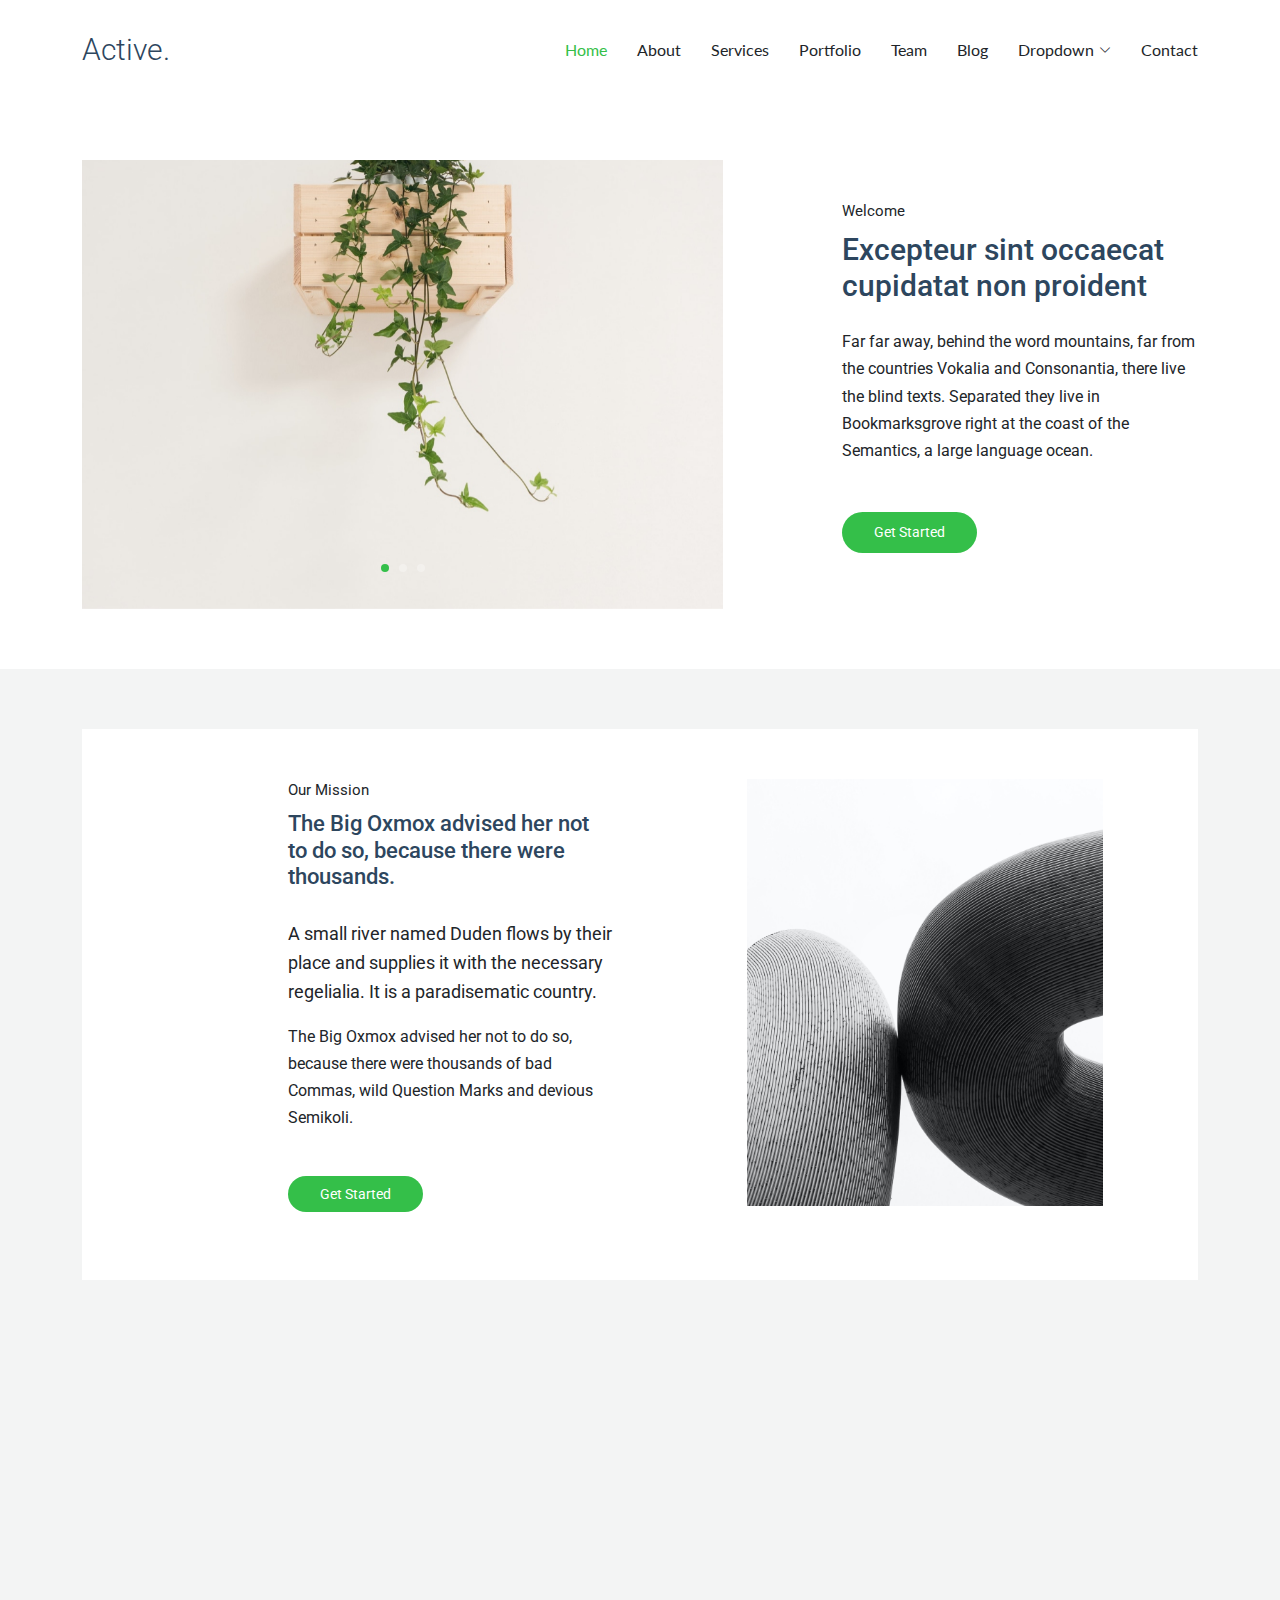
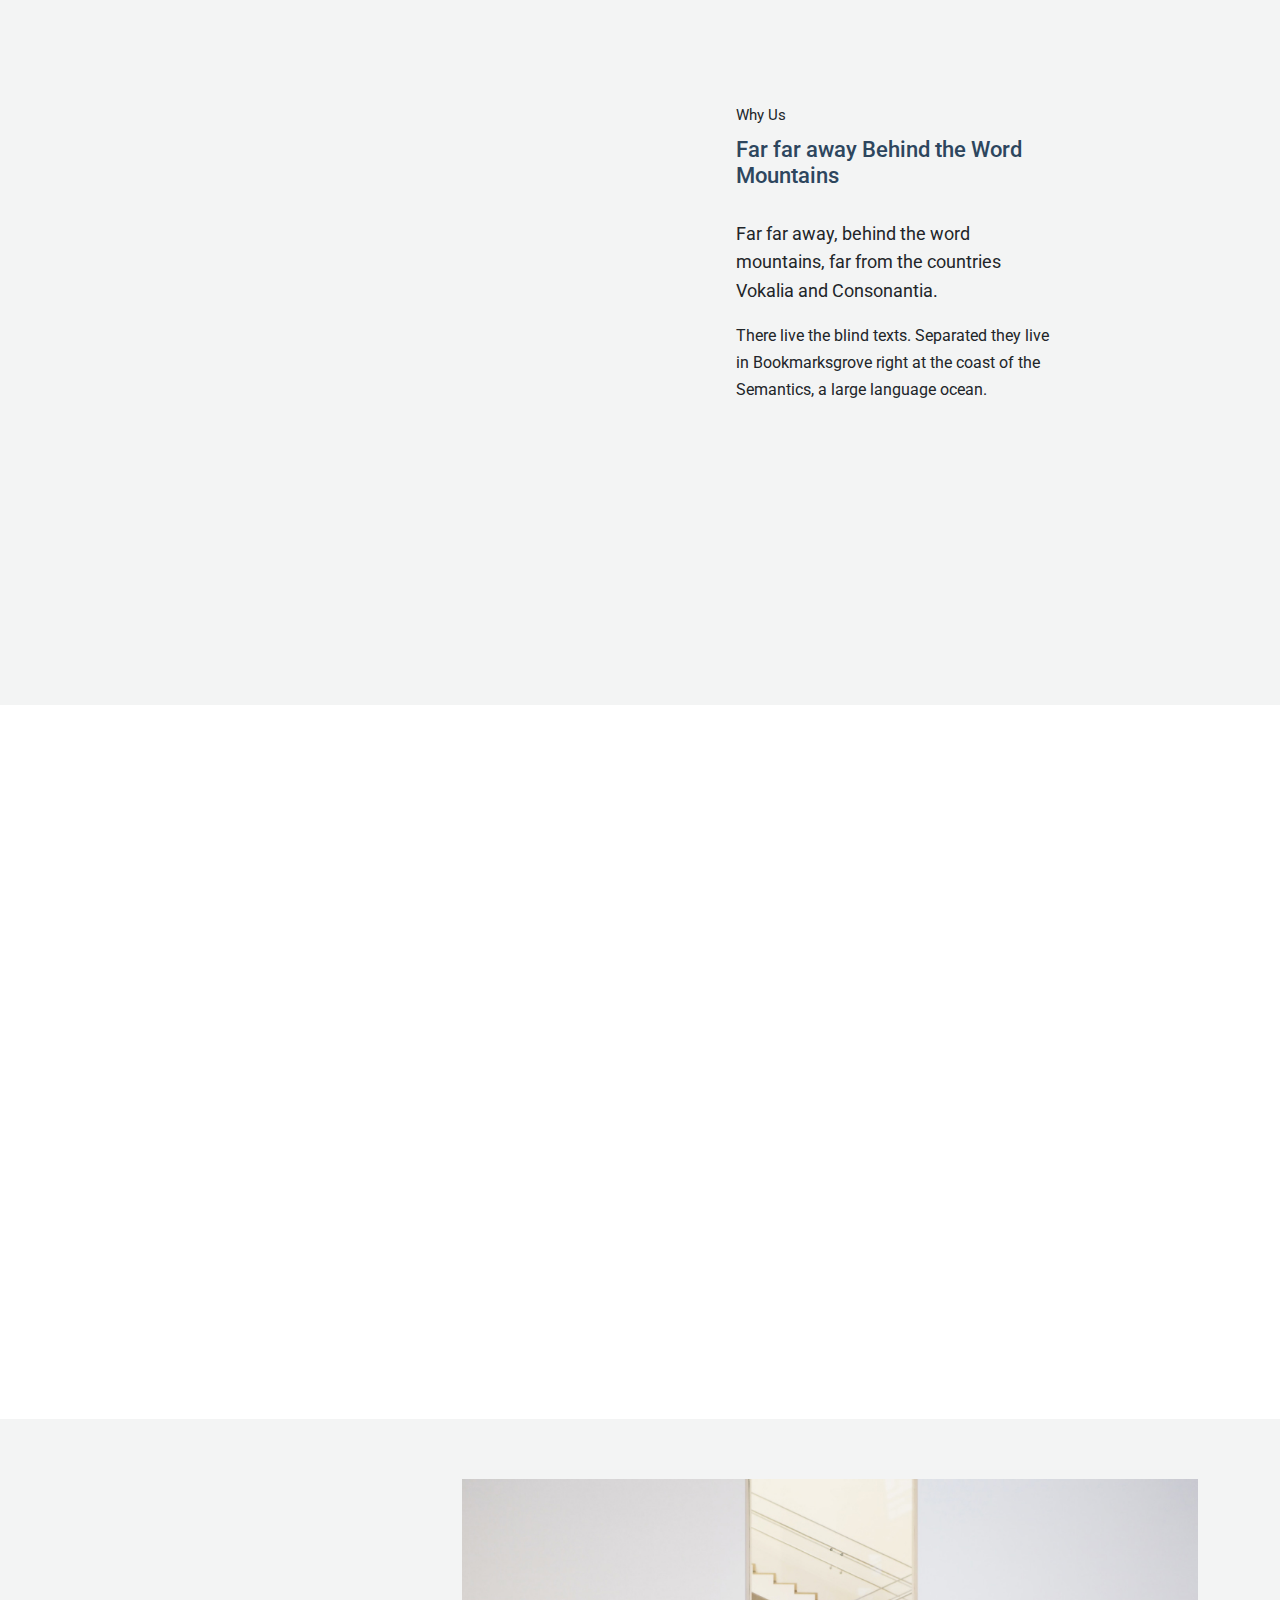
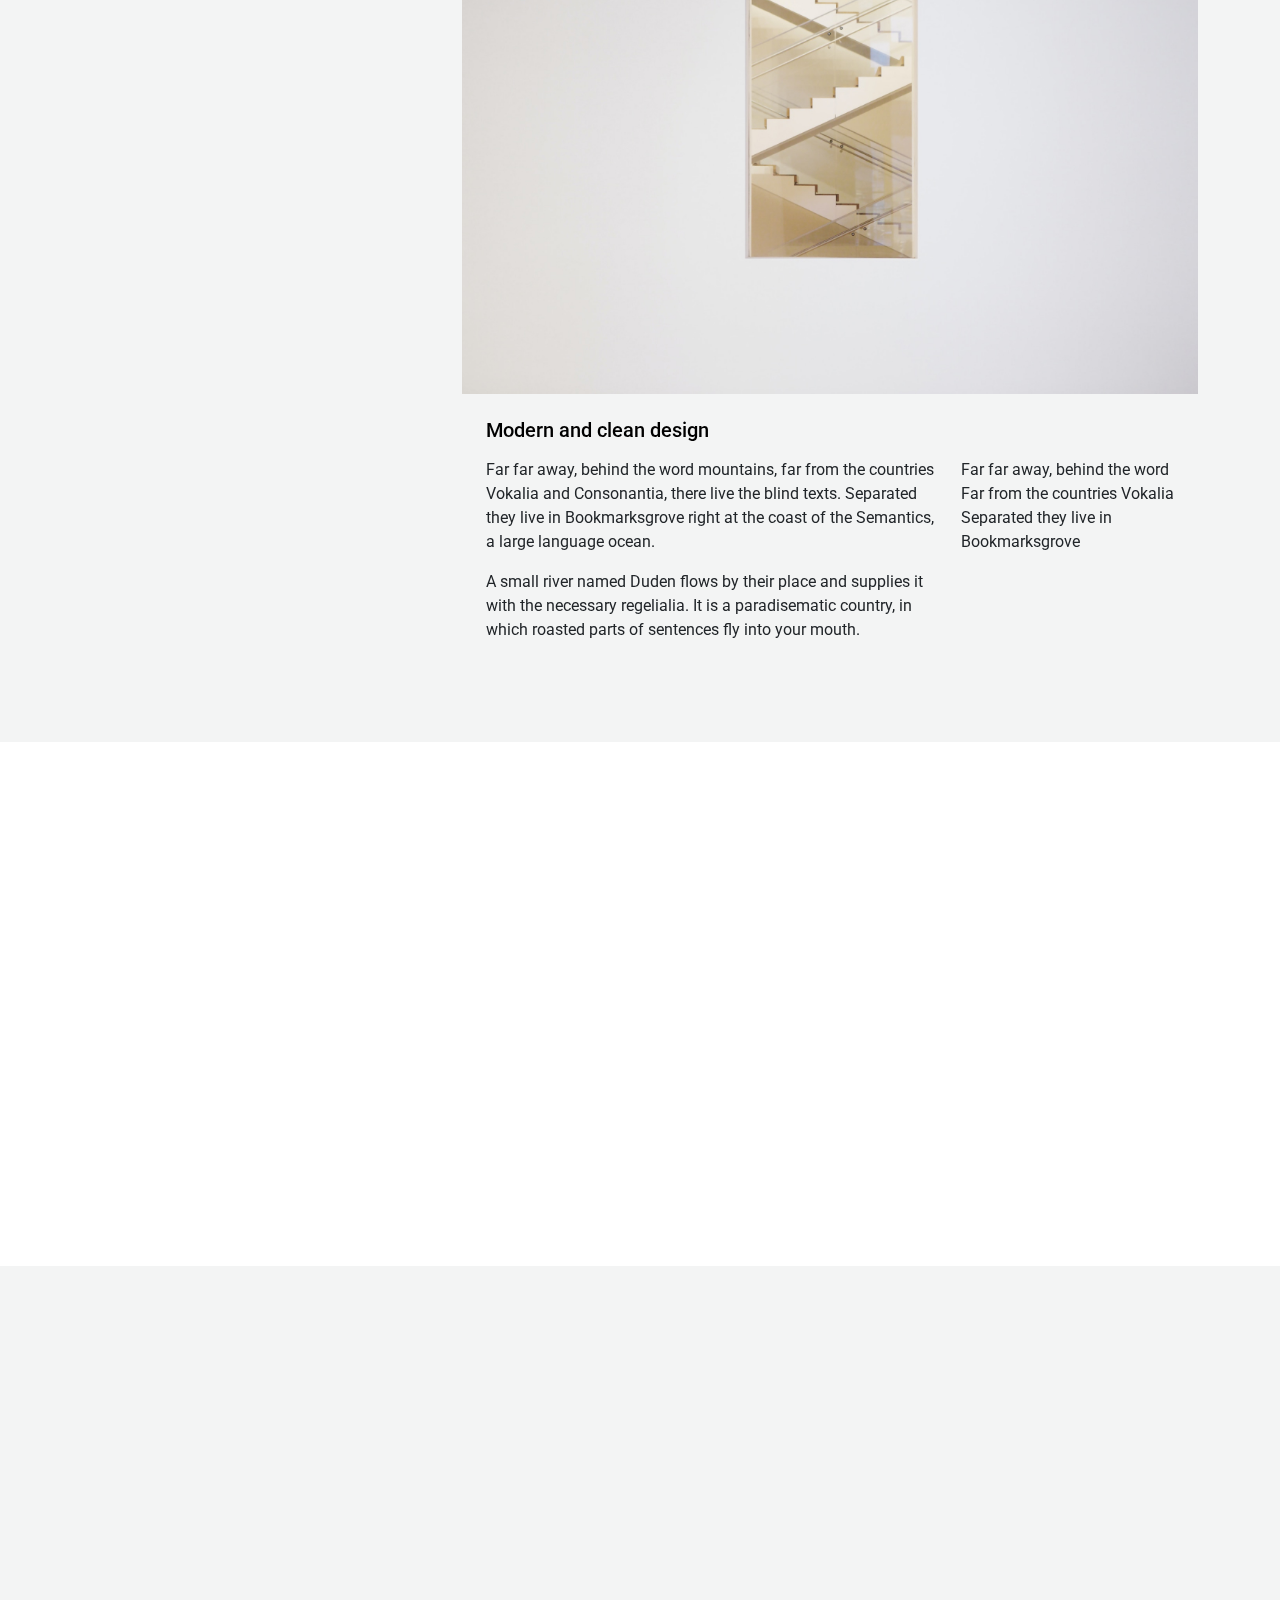
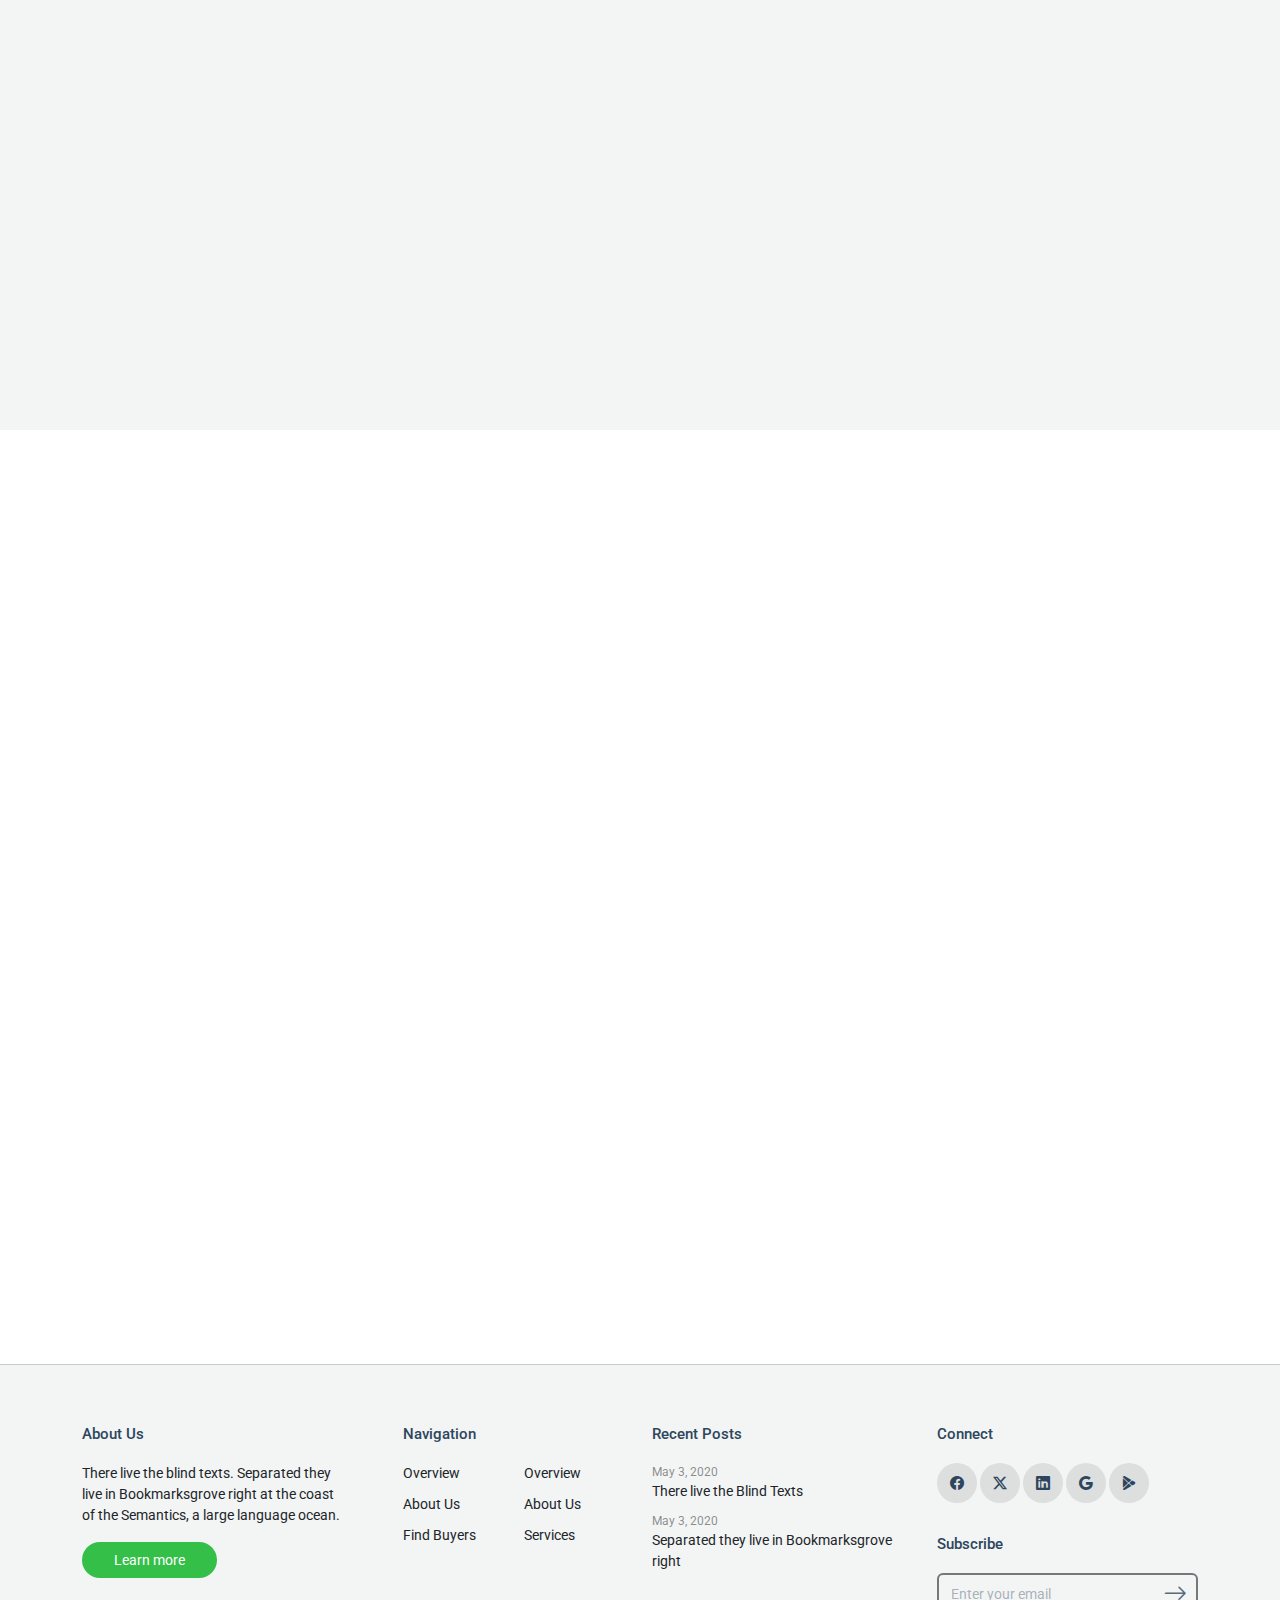
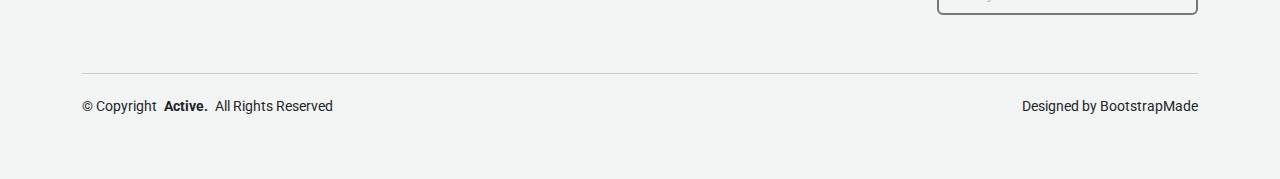
==== commit bf7bddb8: "added favicon, noted places in the html to edit" ====
--- a/src/index.html
+++ b/src/index.html
@@ -9,7 +9,7 @@
   <meta name="keywords" content="">
 
   <!-- Favicons -->
-  <link href="assets/img/favicon.png" rel="icon">
+  <link href="assets/img/favicon.ico" rel="icon">
   <link href="assets/img/apple-touch-icon.png" rel="apple-touch-icon">
 
   <!-- Fonts -->
@@ -86,8 +86,11 @@
     <section id="about" class="about section">
 
       <div class="container">
-        <div class="row align-items-center justify-content-between">
+        <div class="row align-items-center justify-content-between"> <!--change alignment later-->
           <div class="col-lg-7 mb-5 mb-lg-0 order-lg-2" data-aos="fade-up" data-aos-delay="400">
+          <!-- this is the start of the slide show thingy, change this to fit the portion of page shown
+           on the figma, then add pictures
+          -->
             <div class="swiper init-swiper">
               <script type="application/json" class="swiper-config">
                 {
@@ -113,7 +116,11 @@
                     }
                   }
                 }
+
               </script>
+              <!--
+              below are the images, change the images later
+              -->
               <div class="swiper-wrapper">
                 <div class="swiper-slide">
                   <img src="assets/img/img_h_6.jpg" alt="Image" class="img-fluid">
@@ -128,7 +135,7 @@
               <div class="swiper-pagination"></div>
             </div>
           </div>
-          <div class="col-lg-4 order-lg-1">
+          <div class="col-lg-4 order-lg-2">
             <span class="section-subtitle" data-aos="fade-up">Welcome</span>
             <h1 class="mb-4" data-aos="fade-up">
               Excepteur sint occaecat cupidatat non proident
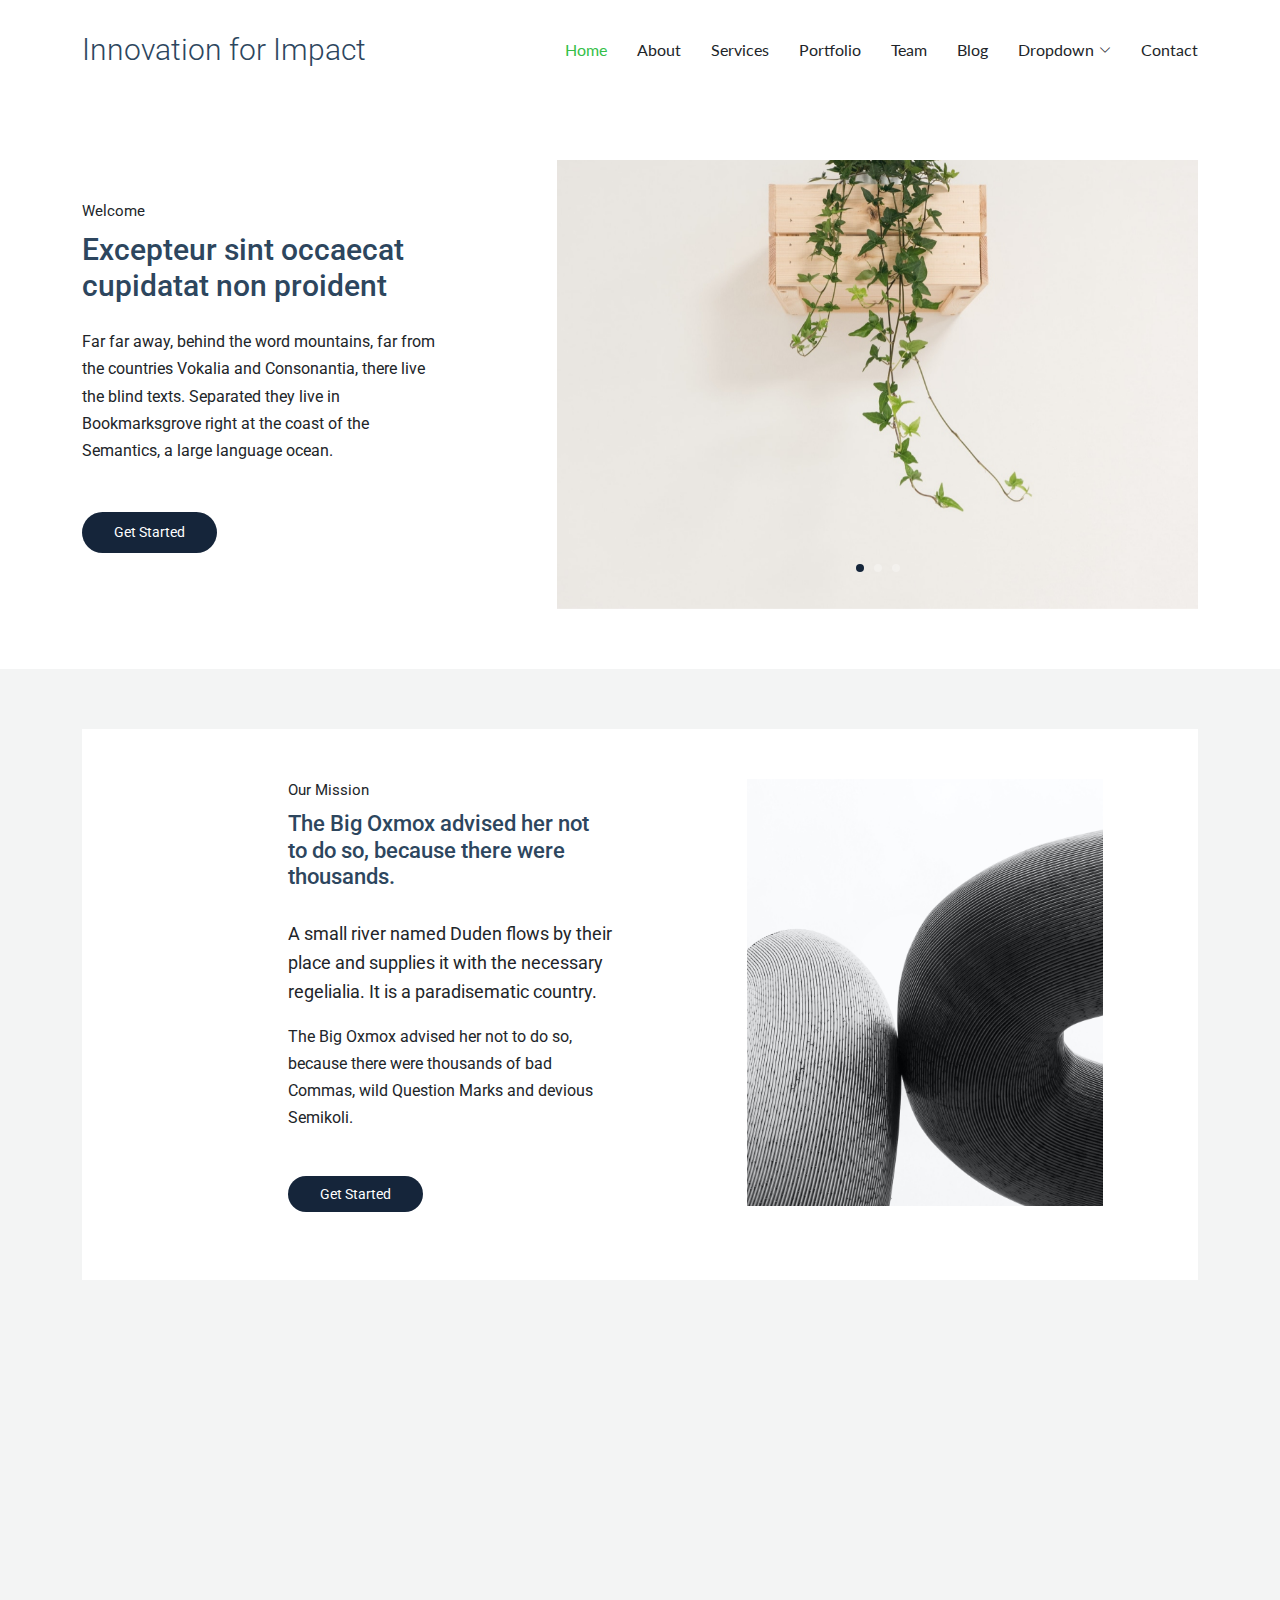
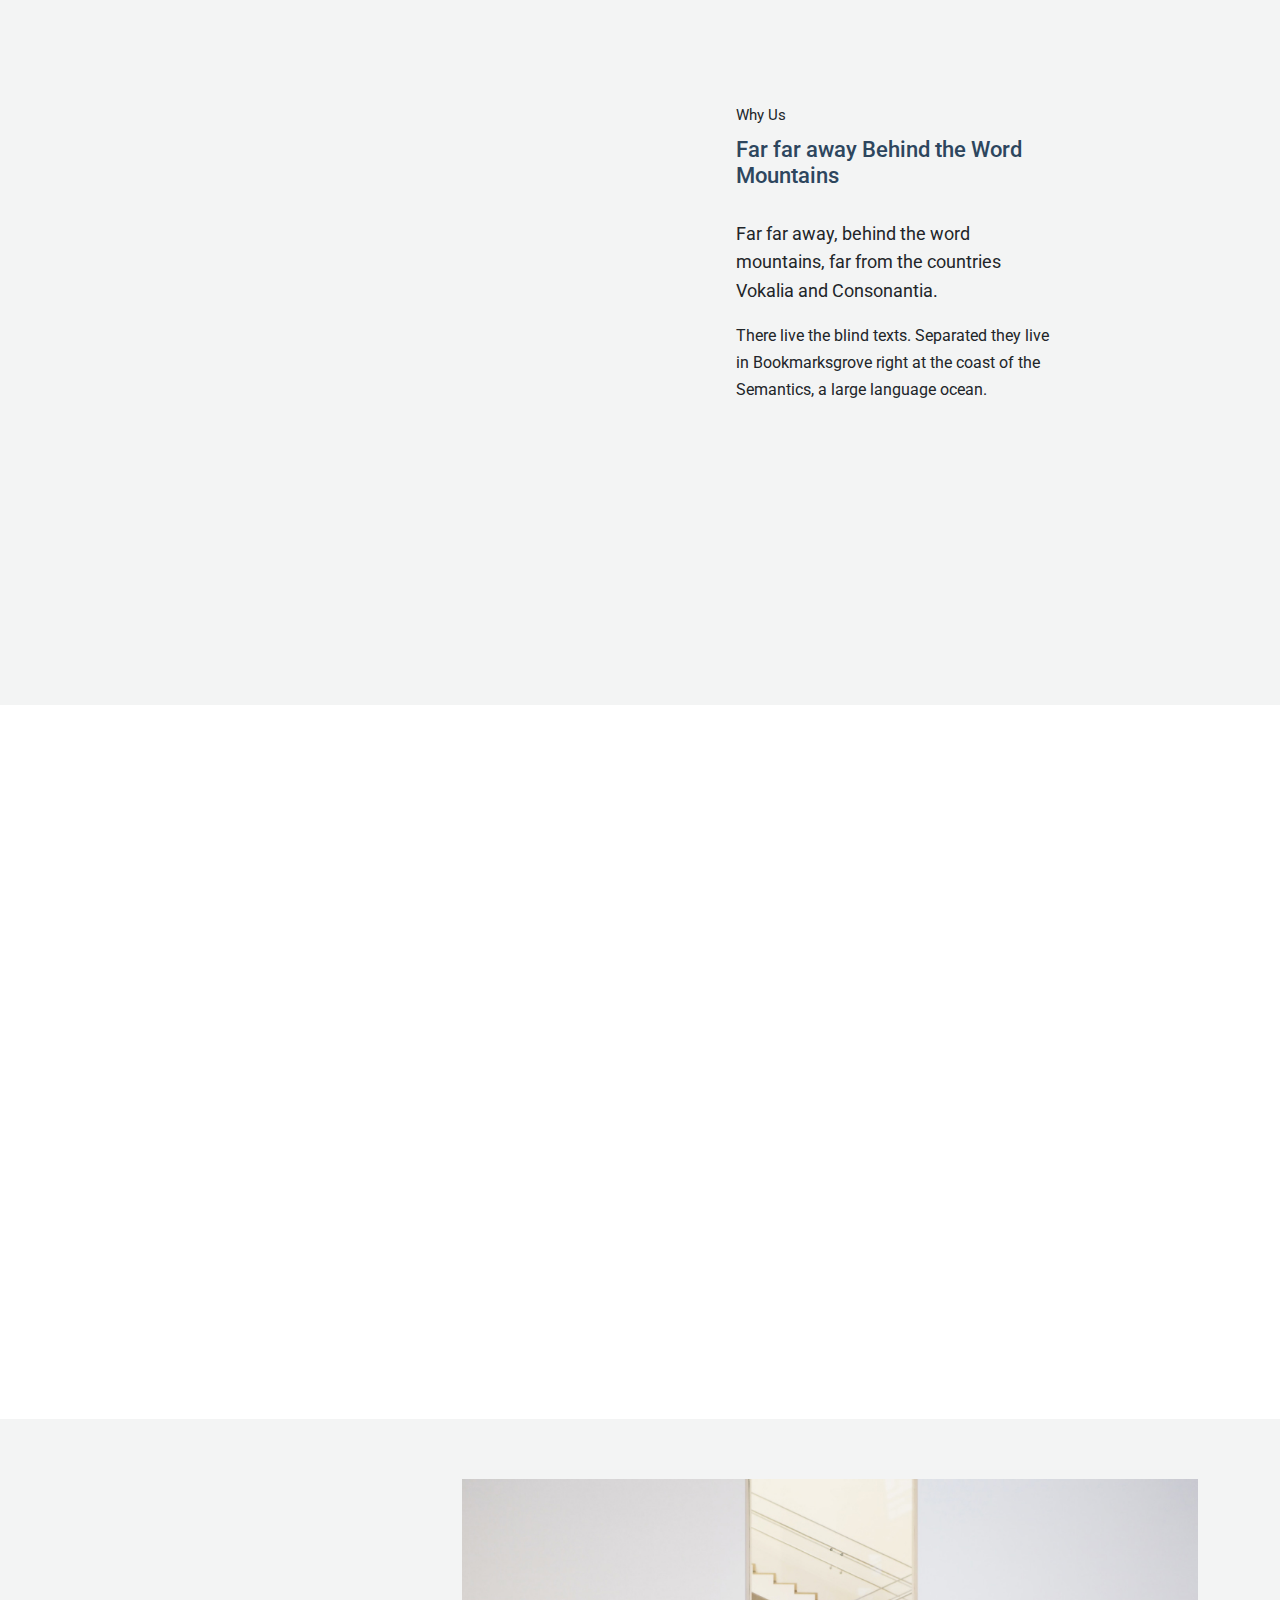
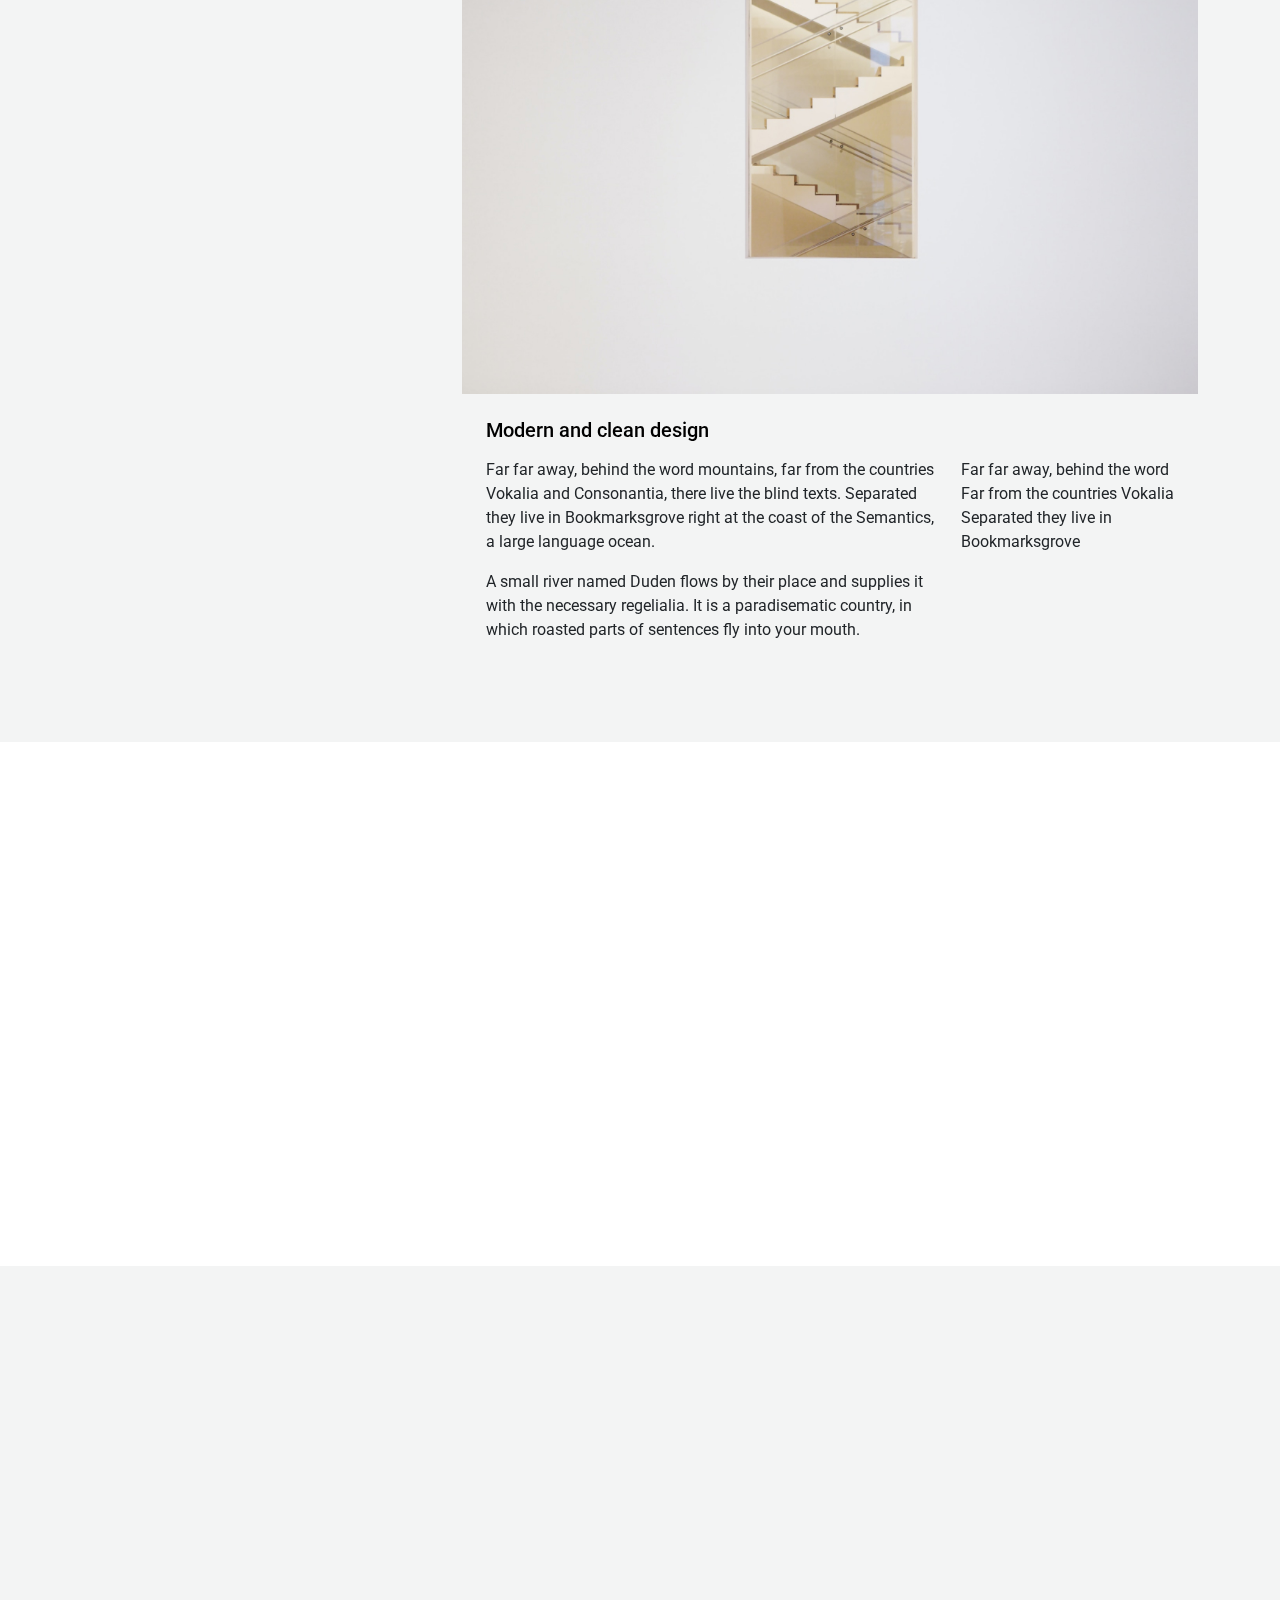
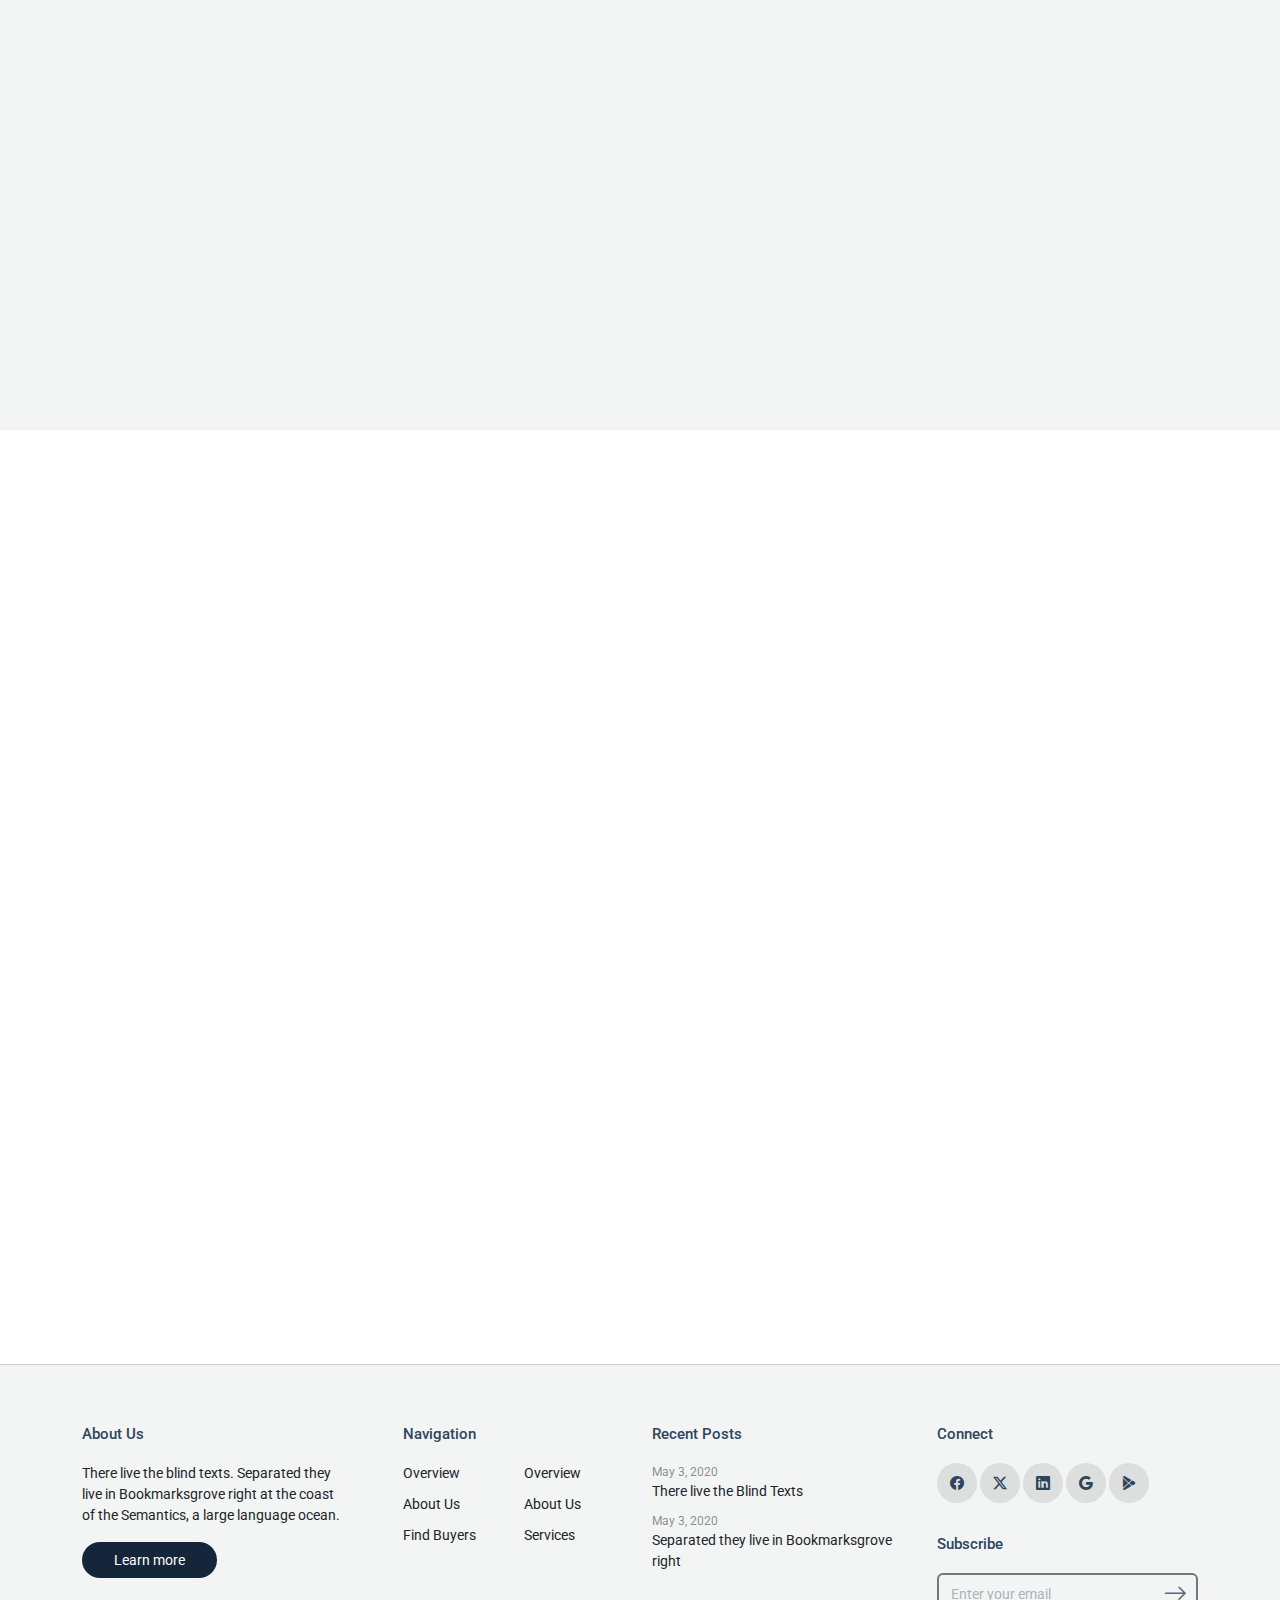
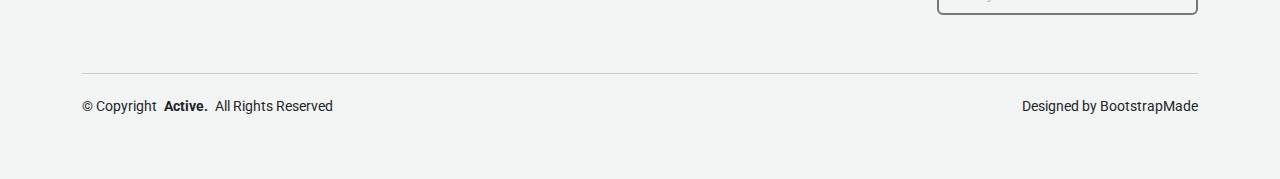
==== commit 263a3482: "updated title to IFI" ====
--- a/src/index.html
+++ b/src/index.html
@@ -4,12 +4,12 @@
 <head>
   <meta charset="utf-8">
   <meta content="width=device-width, initial-scale=1.0" name="viewport">
-  <title>Index - Active Bootstrap Template</title>
+  <title>Innovation for Impact Website</title>
   <meta name="description" content="">
   <meta name="keywords" content="">
 
   <!-- Favicons -->
-  <link href="assets/img/favicon.ico" rel="icon">
+  <link href="assets/img/favicon.png" rel="icon">
   <link href="assets/img/apple-touch-icon.png" rel="apple-touch-icon">
 
   <!-- Fonts -->
@@ -44,7 +44,7 @@
       <a href="index.html" class="logo d-flex align-items-center">
         <!-- Uncomment the line below if you also wish to use an image logo -->
         <!-- <img src="assets/img/logo.png" alt=""> -->
-        <h1 class="sitename">Active.</h1>
+        <h1 class="sitename">Innovation for Impact</h1>
       </a>
 
       <nav id="navmenu" class="navmenu">
@@ -86,11 +86,8 @@
     <section id="about" class="about section">
 
       <div class="container">
-        <div class="row align-items-center justify-content-between"> <!--change alignment later-->
+        <div class="row align-items-center justify-content-between">
           <div class="col-lg-7 mb-5 mb-lg-0 order-lg-2" data-aos="fade-up" data-aos-delay="400">
-          <!-- this is the start of the slide show thingy, change this to fit the portion of page shown
-           on the figma, then add pictures
-          -->
             <div class="swiper init-swiper">
               <script type="application/json" class="swiper-config">
                 {
@@ -116,11 +113,7 @@
                     }
                   }
                 }
-
               </script>
-              <!--
-              below are the images, change the images later
-              -->
               <div class="swiper-wrapper">
                 <div class="swiper-slide">
                   <img src="assets/img/img_h_6.jpg" alt="Image" class="img-fluid">
@@ -135,7 +128,7 @@
               <div class="swiper-pagination"></div>
             </div>
           </div>
-          <div class="col-lg-4 order-lg-2">
+          <div class="col-lg-4 order-lg-1">
             <span class="section-subtitle" data-aos="fade-up">Welcome</span>
             <h1 class="mb-4" data-aos="fade-up">
               Excepteur sint occaecat cupidatat non proident
--- a/src/assets/css/main.css
+++ b/src/assets/css/main.css
@@ -22,7 +22,7 @@
   --background-color: #ffffff; /* Background color for the entire website, including individual sections */
   --default-color: #212529; /* Default color used for the majority of the text content across the entire website */
   --heading-color: #2d465e; /* Color for headings, subheadings and title throughout the website */
-  --accent-color: #34bf49; /* Accent color that represents your brand on the website. It's used for buttons, links, and other elements that need to stand out */
+  --accent-color: #15253aff; /* Accent color that represents your brand on the website. It's used for buttons, links, and other elements that need to stand out */
   --surface-color: #ffffff; /* The surface color is used as a background of boxed elements within sections, such as cards, icon boxes, or other elements that require a visual separation from the global background. */
   --contrast-color: #ffffff; /* Contrast color for text, ensuring readability against backgrounds of accent, heading, or default colors. */
 }
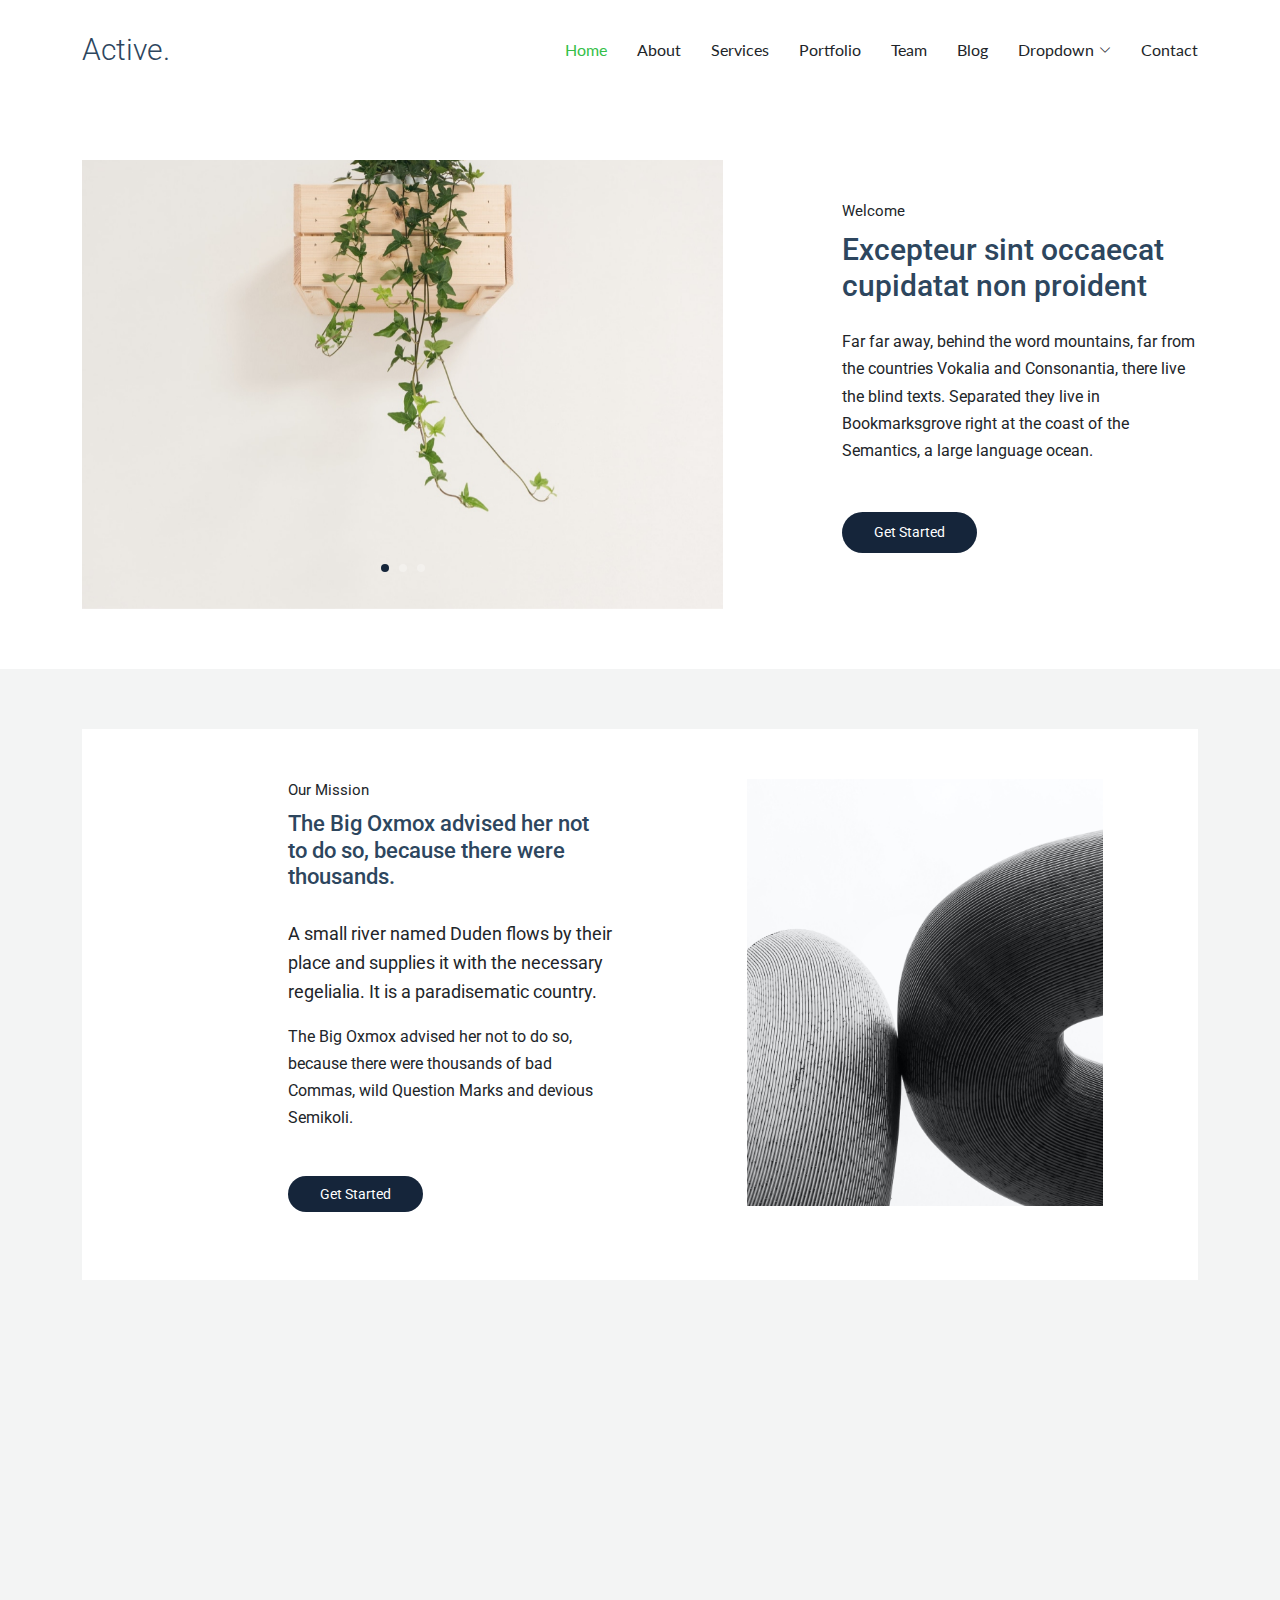
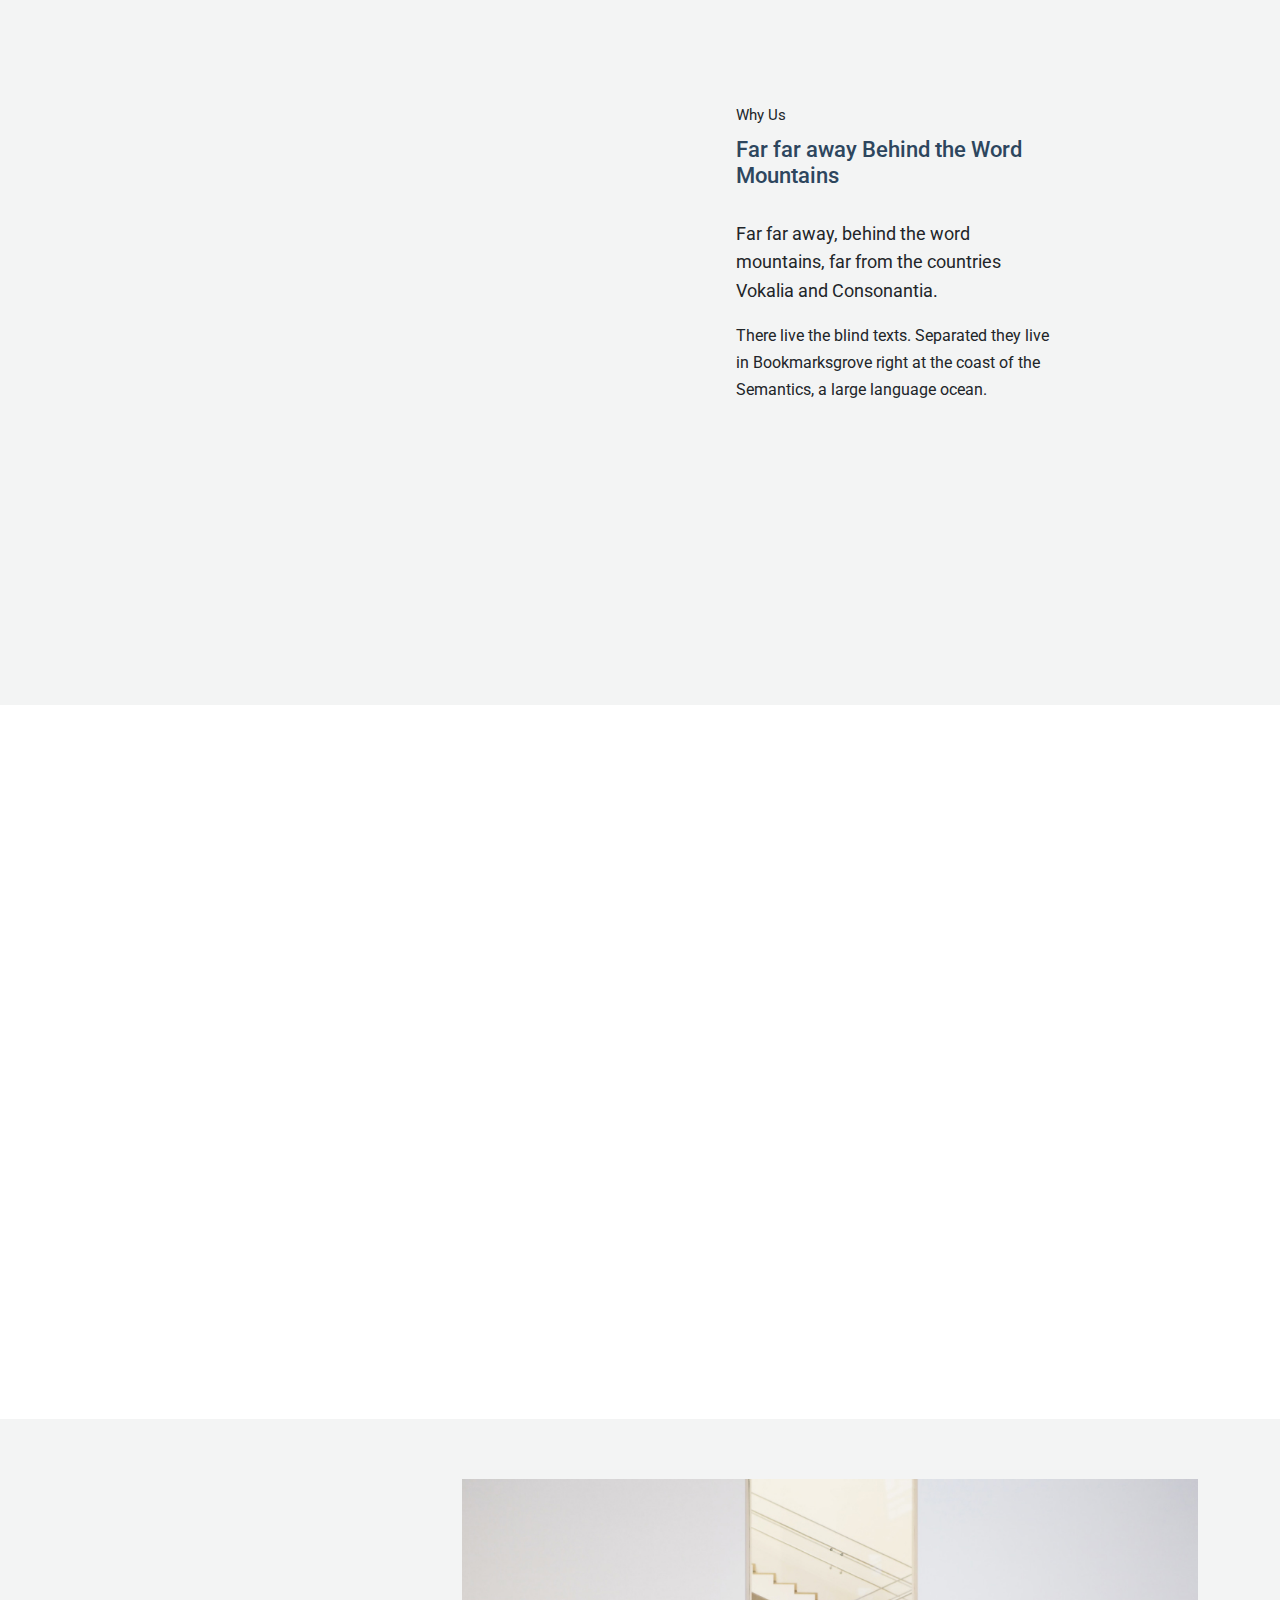
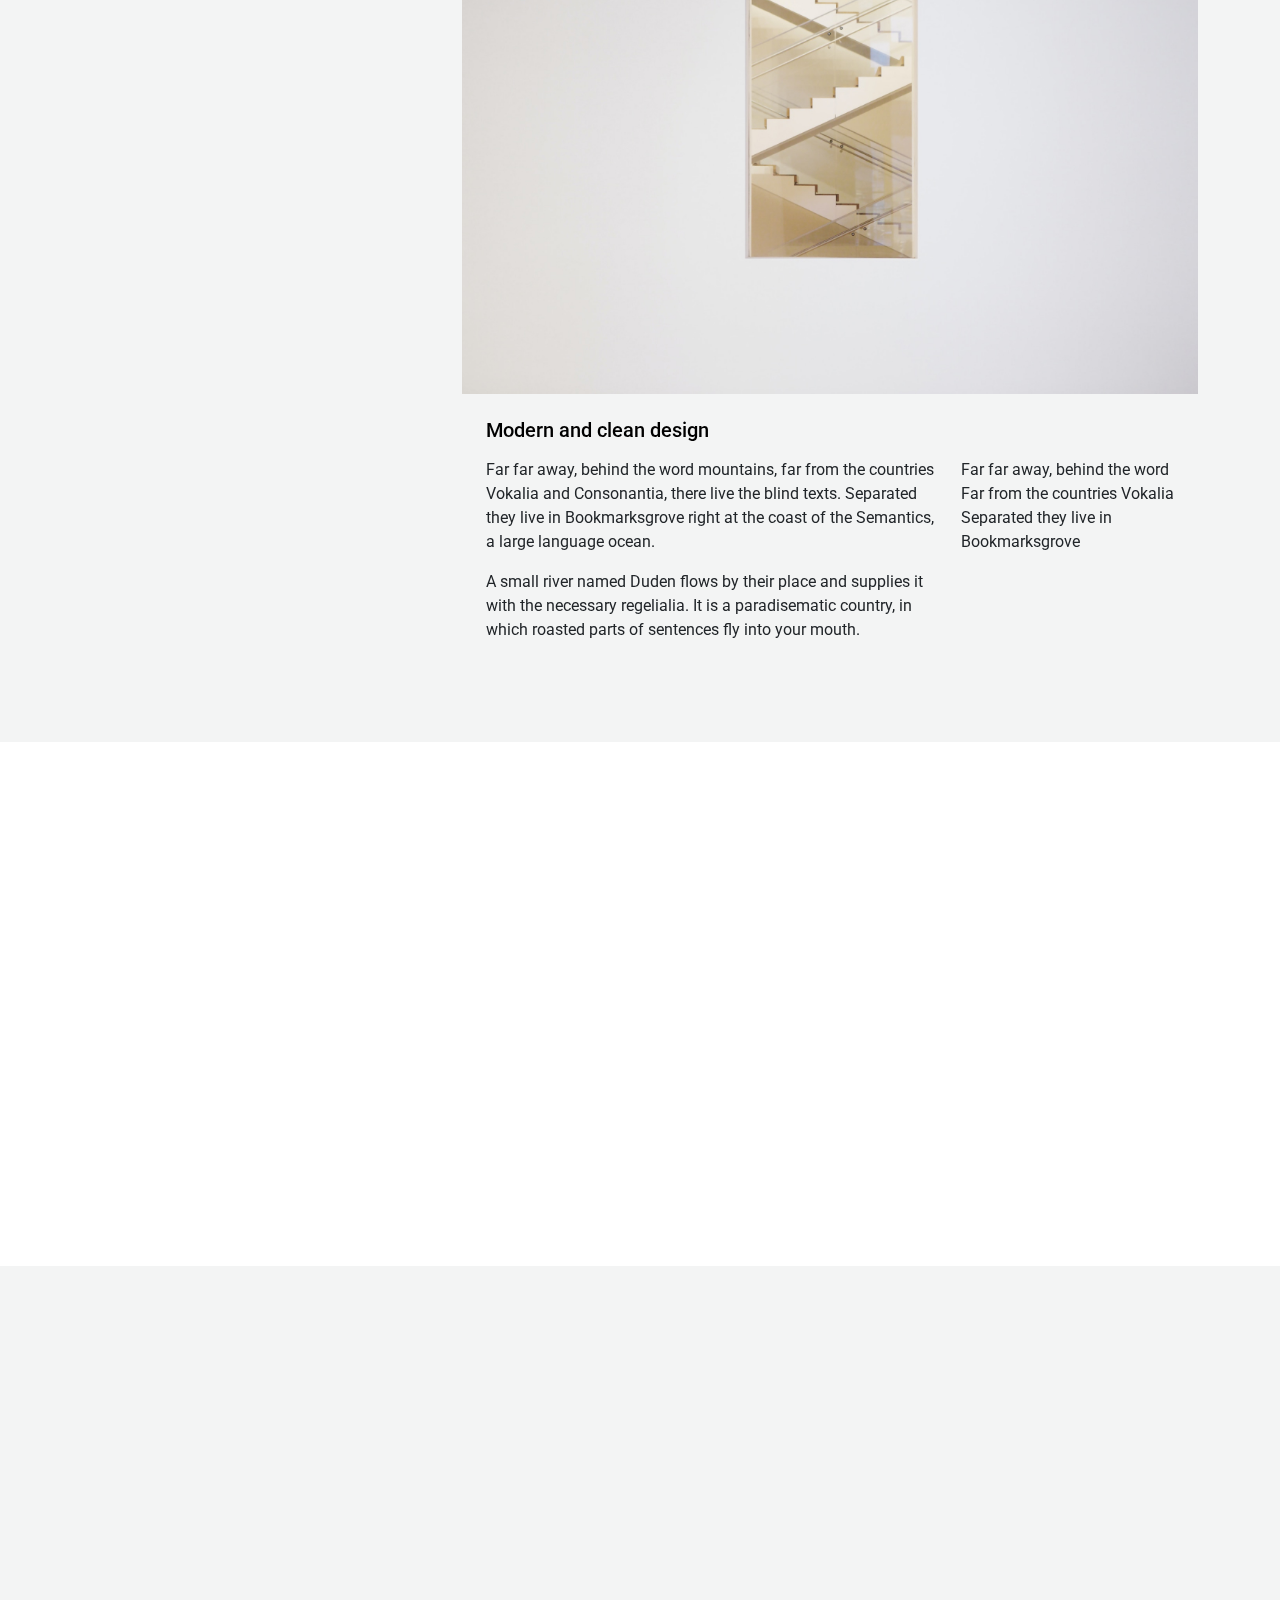
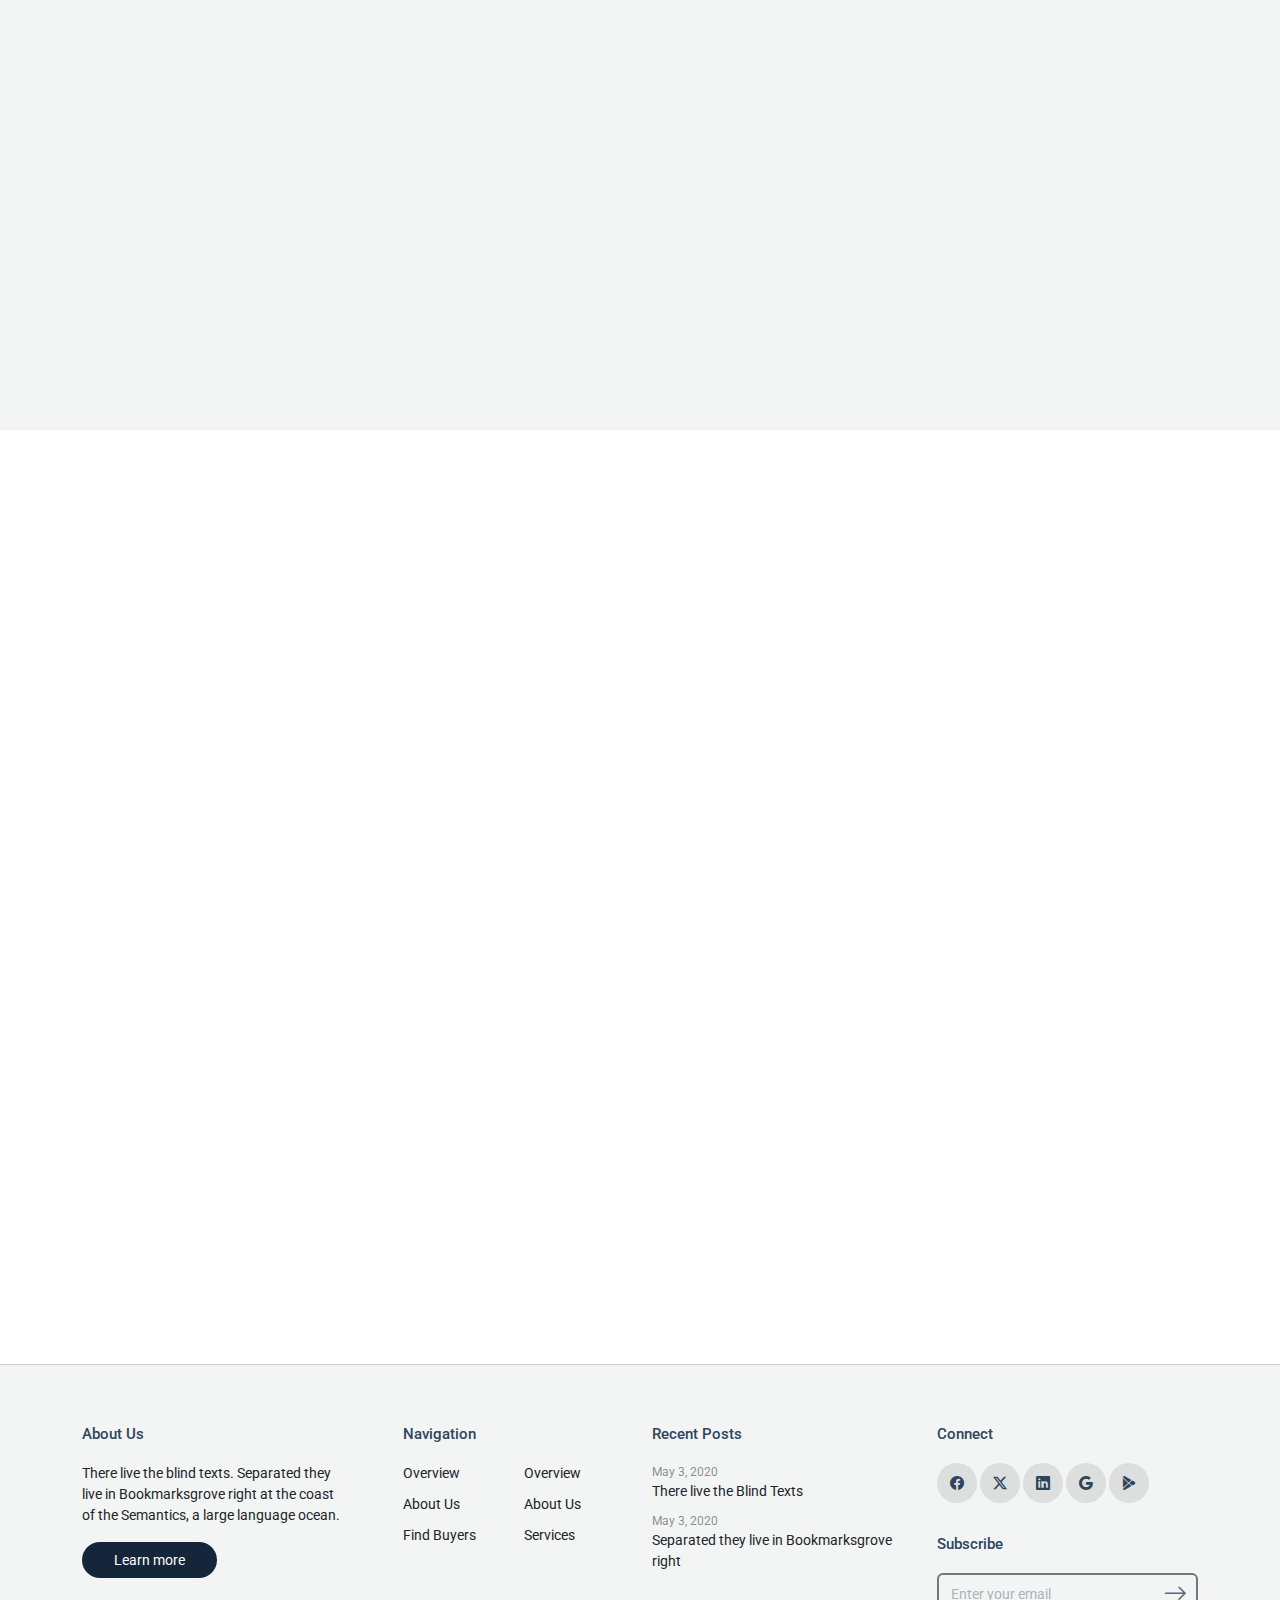
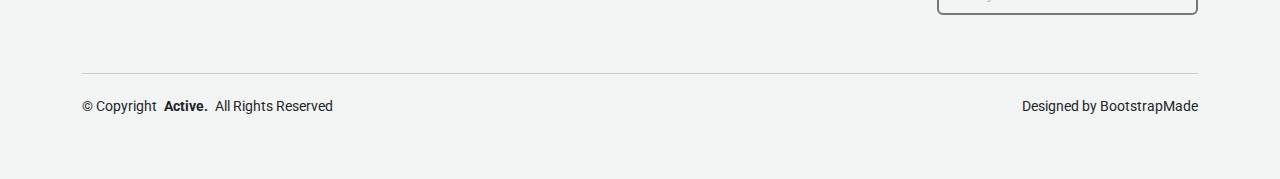
==== commit 053e8a43: "added comments showing sections to change and etc" ====
--- a/src/index.html
+++ b/src/index.html
@@ -1,15 +1,18 @@
 <!DOCTYPE html>
 <html lang="en">
-
+<!--
+css reference: https://getbootstrap.com/docs/3.4/css/
+
+m-->
 <head>
   <meta charset="utf-8">
   <meta content="width=device-width, initial-scale=1.0" name="viewport">
-  <title>Innovation for Impact Website</title>
+  <title>Index - Active Bootstrap Template</title>
   <meta name="description" content="">
   <meta name="keywords" content="">
 
   <!-- Favicons -->
-  <link href="assets/img/favicon.png" rel="icon">
+  <link href="assets/img/favicon.ico" rel="icon">
   <link href="assets/img/apple-touch-icon.png" rel="apple-touch-icon">
 
   <!-- Fonts -->
@@ -44,9 +47,10 @@
       <a href="index.html" class="logo d-flex align-items-center">
         <!-- Uncomment the line below if you also wish to use an image logo -->
         <!-- <img src="assets/img/logo.png" alt=""> -->
-        <h1 class="sitename">Innovation for Impact</h1>
+        <h1 class="sitename">Active.</h1>
       </a>
 
+      <!--nav bar-->
       <nav id="navmenu" class="navmenu">
         <ul>
           <li><a href="index.html" class="active">Home</a></li>
@@ -86,8 +90,11 @@
     <section id="about" class="about section">
 
       <div class="container">
-        <div class="row align-items-center justify-content-between">
+        <div class="row align-items-center justify-content-between"> <!--change alignment later-->
           <div class="col-lg-7 mb-5 mb-lg-0 order-lg-2" data-aos="fade-up" data-aos-delay="400">
+          <!-- this is the start of the slide show thingy, change this to fit the portion of page shown
+           on the figma, then add pictures
+          -->
             <div class="swiper init-swiper">
               <script type="application/json" class="swiper-config">
                 {
@@ -113,7 +120,11 @@
                     }
                   }
                 }
+
               </script>
+              <!--
+              below are the images, change the images later
+              -->
               <div class="swiper-wrapper">
                 <div class="swiper-slide">
                   <img src="assets/img/img_h_6.jpg" alt="Image" class="img-fluid">
@@ -128,12 +139,13 @@
               <div class="swiper-pagination"></div>
             </div>
           </div>
-          <div class="col-lg-4 order-lg-1">
+          <div class="col-lg-4 order-lg-2">
             <span class="section-subtitle" data-aos="fade-up">Welcome</span>
             <h1 class="mb-4" data-aos="fade-up">
               Excepteur sint occaecat cupidatat non proident
             </h1>
             <p data-aos="fade-up">
+              <!--going to delete later and expand the image to cover this, or transfer this text to where its shown on figma-->
               Far far away, behind the word mountains, far from the countries
               Vokalia and Consonantia, there live the blind texts. Separated they
               live in Bookmarksgrove right at the coast of the Semantics, a large
@@ -160,7 +172,7 @@
                 </div>
               </div>
             </div>
-
+            <!--this is where I can put the content of our about page/home page, follow figma-->
             <div class="offset-md-0 offset-lg-1 col-sm-12 col-md-5 col-lg-5 col-xl-4" data-aos="fade-up">
               <div class="px-3">
                 <span class="content-subtitle">Our Mission</span>
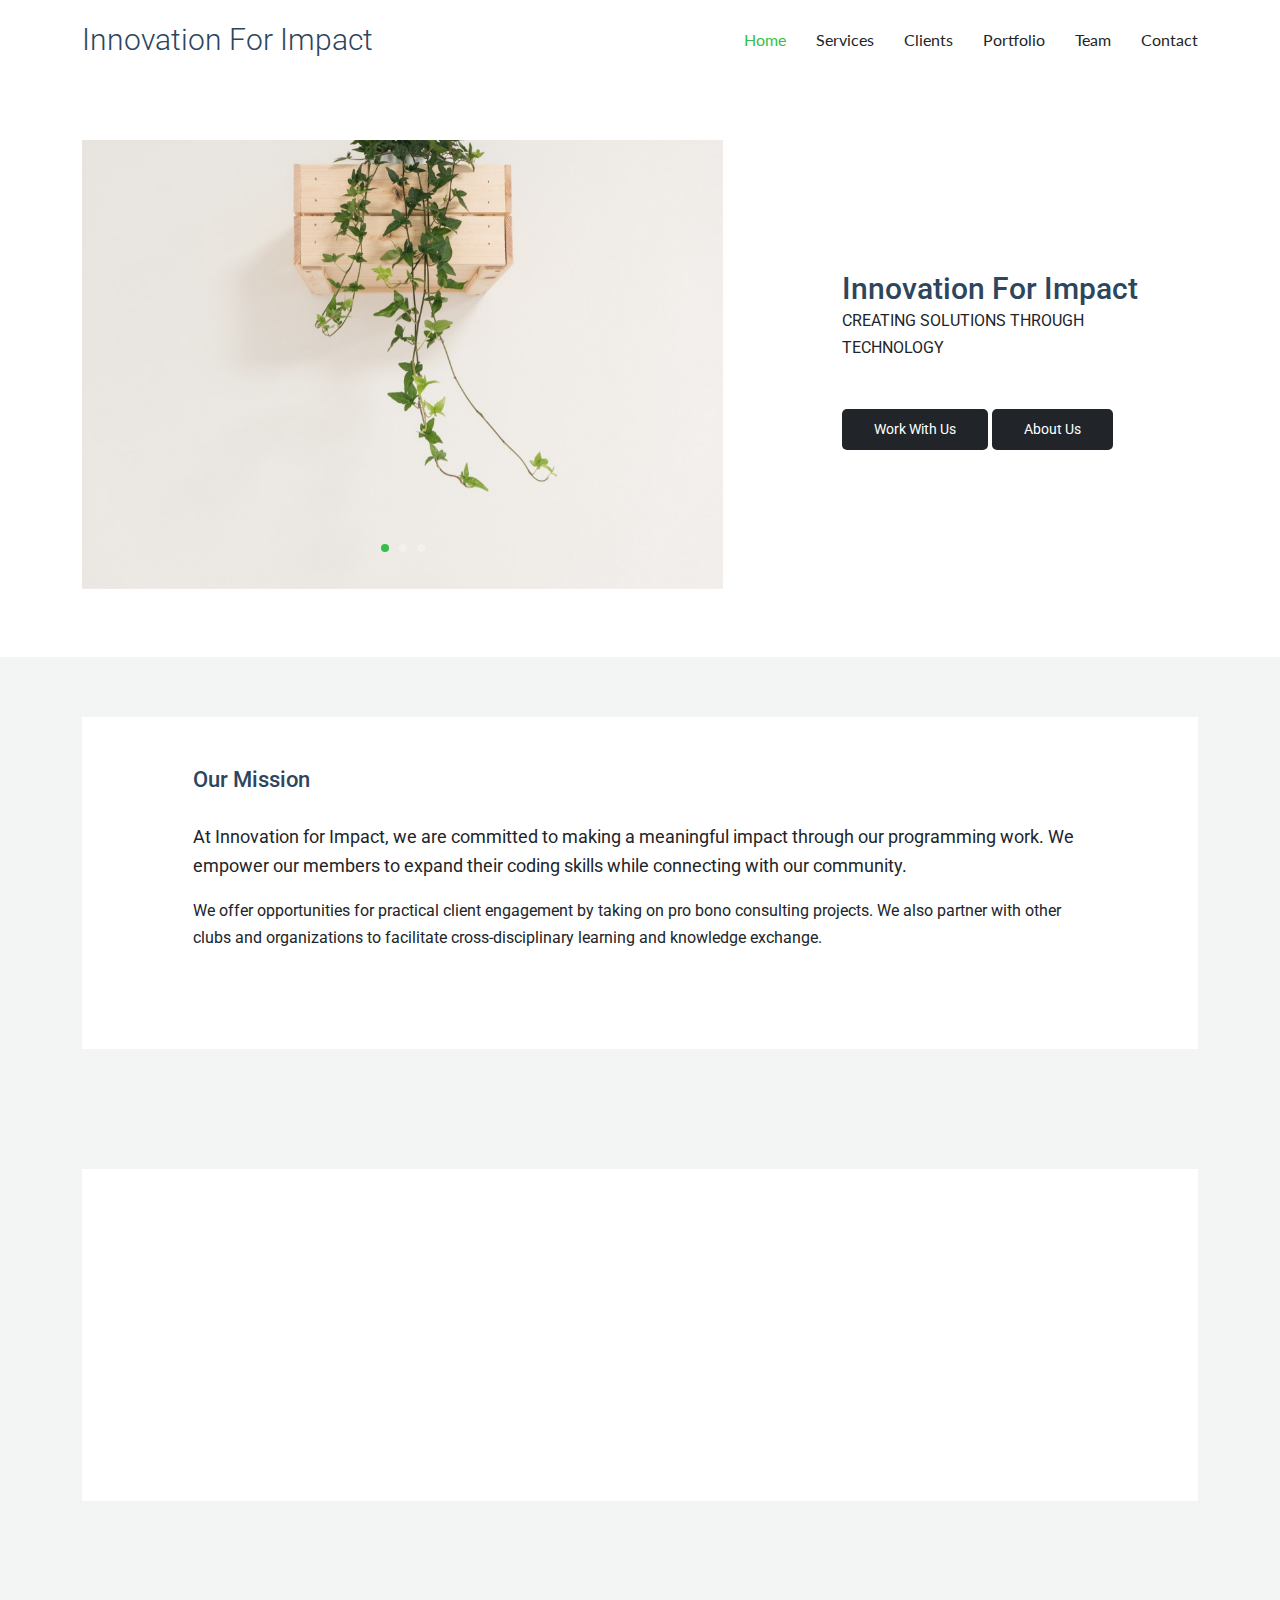
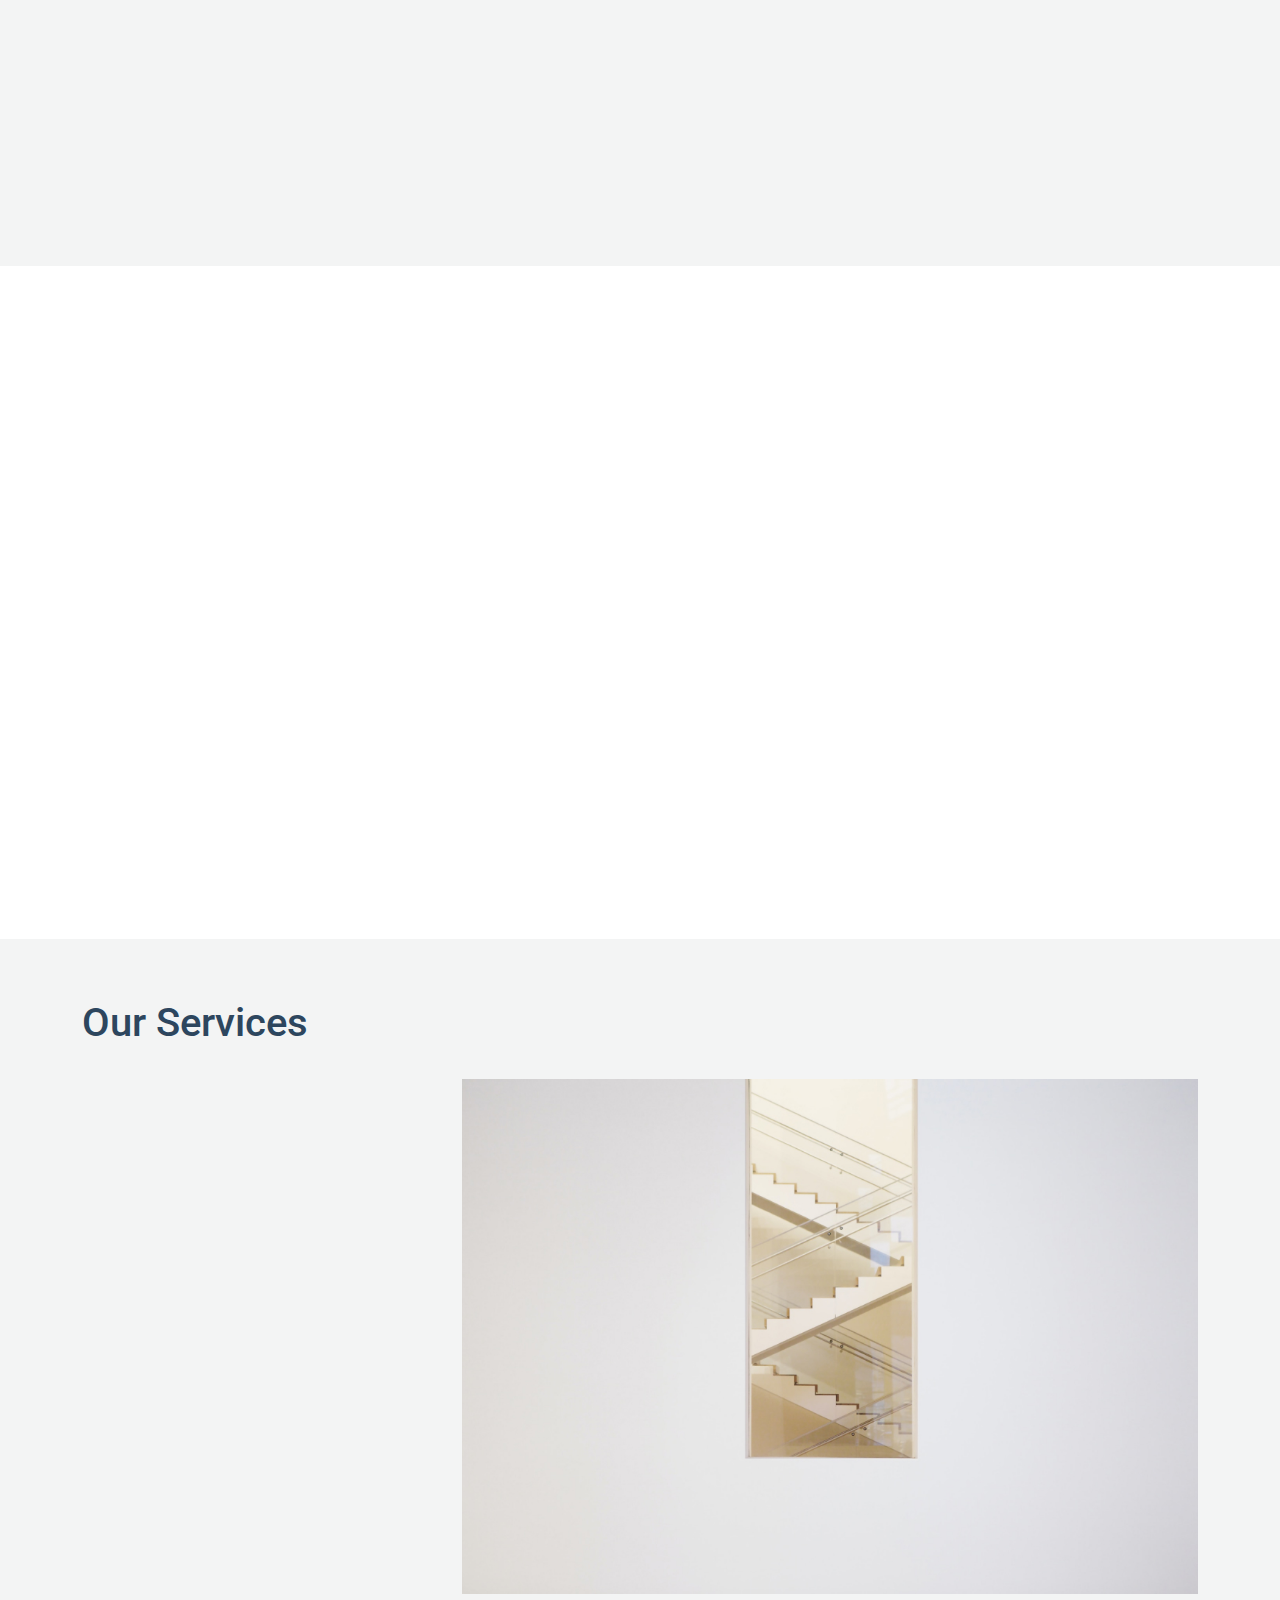
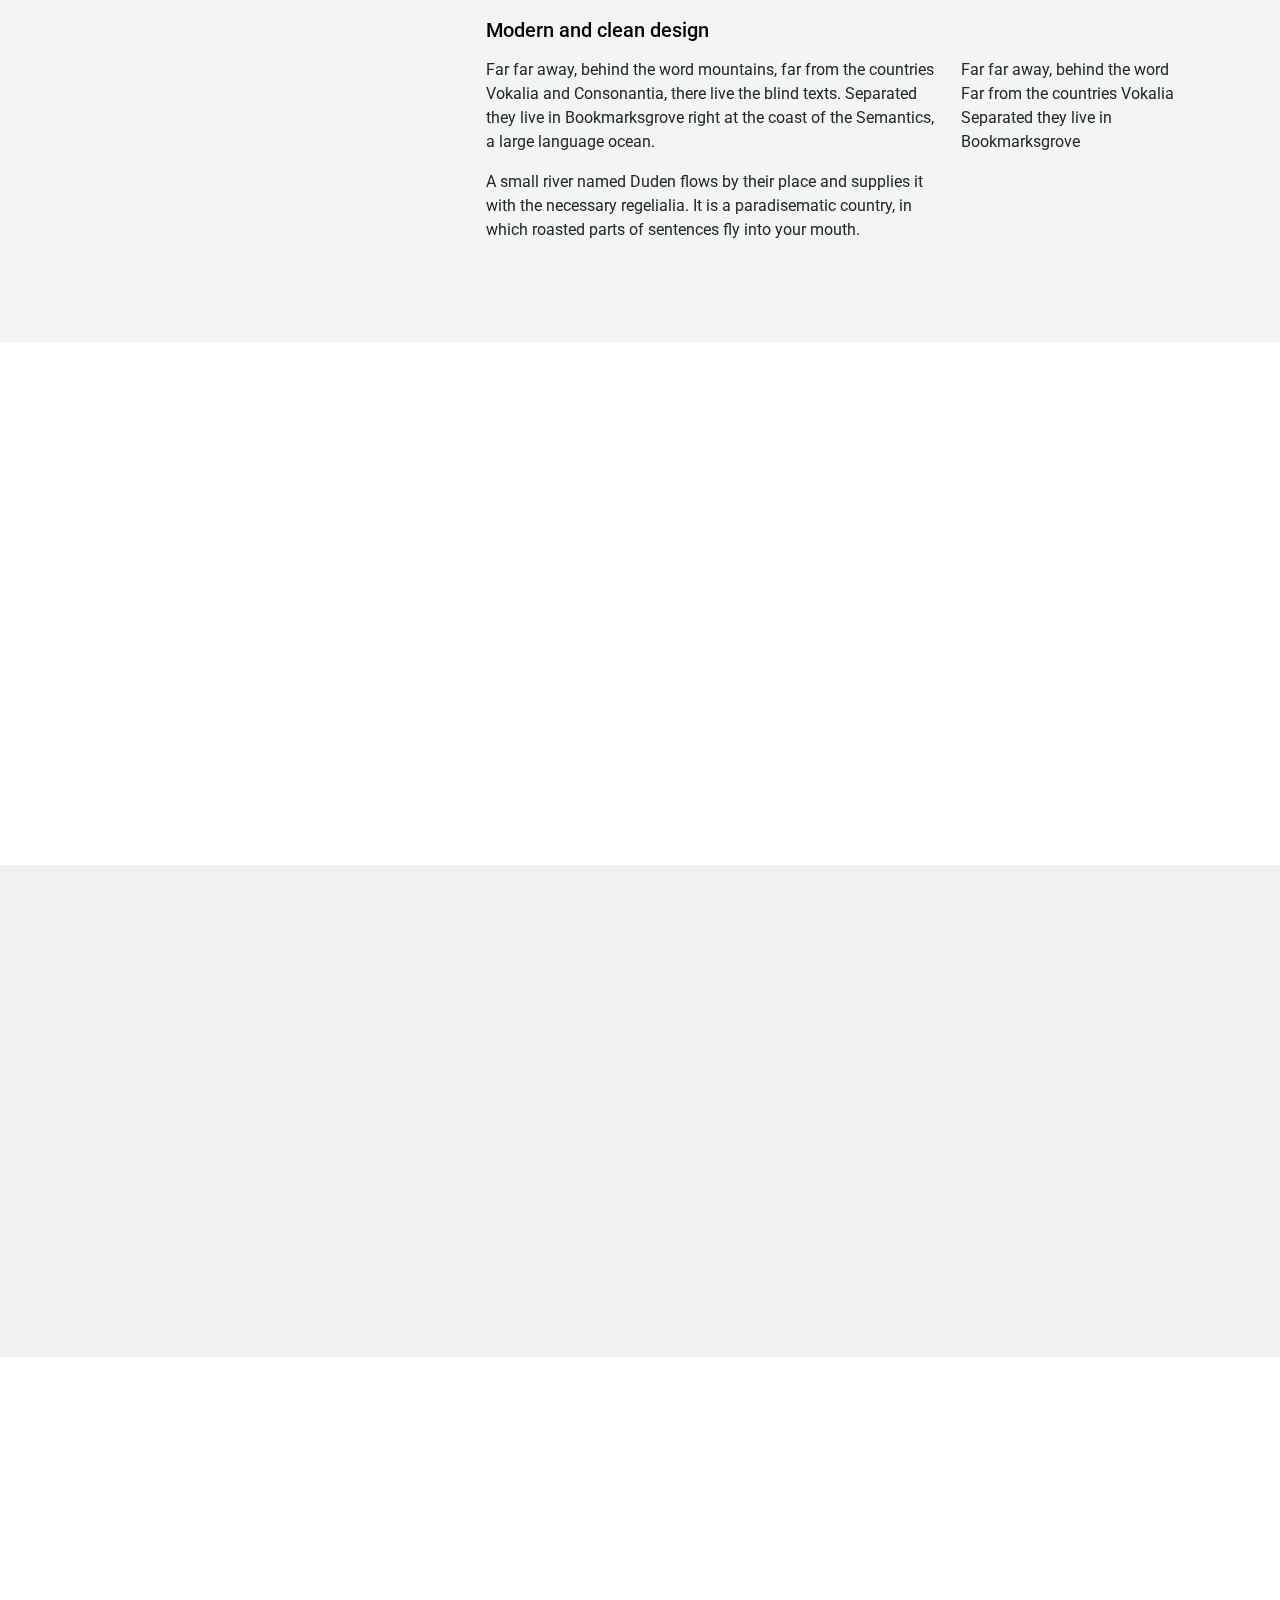
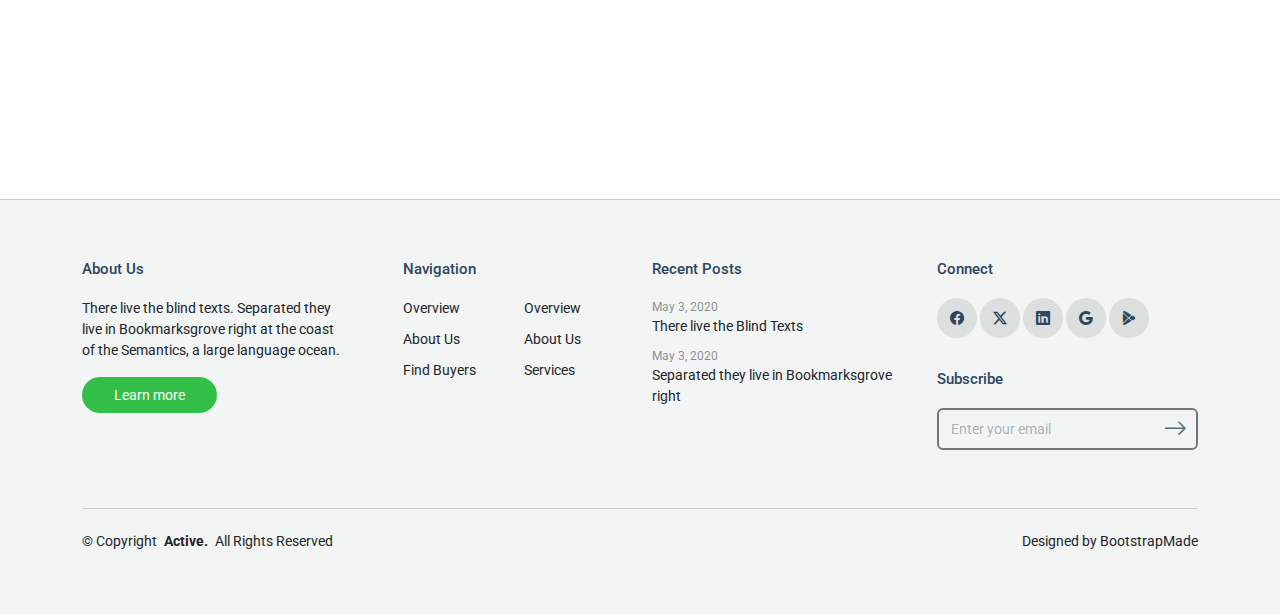
==== commit 55b0928a: "Saving current changes" ====
--- a/src/index.html
+++ b/src/index.html
@@ -47,35 +47,17 @@
       <a href="index.html" class="logo d-flex align-items-center">
         <!-- Uncomment the line below if you also wish to use an image logo -->
         <!-- <img src="assets/img/logo.png" alt=""> -->
-        <h1 class="sitename">Active.</h1>
+        <h1 class="sitename">Innovation For Impact</h1>
       </a>
 
       <!--nav bar-->
       <nav id="navmenu" class="navmenu">
         <ul>
           <li><a href="index.html" class="active">Home</a></li>
-          <li><a href="about.html">About</a></li>
           <li><a href="services.html">Services</a></li>
+          <li><a href="clients.html">Clients</a></li>
           <li><a href="portfolio.html">Portfolio</a></li>
           <li><a href="team.html">Team</a></li>
-          <li><a href="blog.html">Blog</a></li>
-          <li class="dropdown"><a href="#"><span>Dropdown</span> <i class="bi bi-chevron-down toggle-dropdown"></i></a>
-            <ul>
-              <li><a href="#">Dropdown 1</a></li>
-              <li class="dropdown"><a href="#"><span>Deep Dropdown</span> <i class="bi bi-chevron-down toggle-dropdown"></i></a>
-                <ul>
-                  <li><a href="#">Deep Dropdown 1</a></li>
-                  <li><a href="#">Deep Dropdown 2</a></li>
-                  <li><a href="#">Deep Dropdown 3</a></li>
-                  <li><a href="#">Deep Dropdown 4</a></li>
-                  <li><a href="#">Deep Dropdown 5</a></li>
-                </ul>
-              </li>
-              <li><a href="#">Dropdown 2</a></li>
-              <li><a href="#">Dropdown 3</a></li>
-              <li><a href="#">Dropdown 4</a></li>
-            </ul>
-          </li>
           <li><a href="contact.html">Contact</a></li>
         </ul>
         <i class="mobile-nav-toggle d-xl-none bi bi-list"></i>
@@ -91,7 +73,7 @@
 
       <div class="container">
         <div class="row align-items-center justify-content-between"> <!--change alignment later-->
-          <div class="col-lg-7 mb-5 mb-lg-0 order-lg-2" data-aos="fade-up" data-aos-delay="400">
+          <div class="col-lg-7 mb-5 mb-lg-2 order-lg-2" data-aos="fade-up" data-aos-delay="400">
           <!-- this is the start of the slide show thingy, change this to fit the portion of page shown
            on the figma, then add pictures
           -->
@@ -123,7 +105,7 @@
 
               </script>
               <!--
-              below are the images, change the images later
+              I can't find a good image to use, so far, I'll include some group photos if I manage to get some
               -->
               <div class="swiper-wrapper">
                 <div class="swiper-slide">
@@ -140,31 +122,28 @@
             </div>
           </div>
           <div class="col-lg-4 order-lg-2">
-            <span class="section-subtitle" data-aos="fade-up">Welcome</span>
-            <h1 class="mb-4" data-aos="fade-up">
-              Excepteur sint occaecat cupidatat non proident
+            <h1 class="mb-0" data-aos="fade-up">
+              Innovation For Impact
             </h1>
             <p data-aos="fade-up">
-              <!--going to delete later and expand the image to cover this, or transfer this text to where its shown on figma-->
-              Far far away, behind the word mountains, far from the countries
-              Vokalia and Consonantia, there live the blind texts. Separated they
-              live in Bookmarksgrove right at the coast of the Semantics, a large
-              language ocean.
+              CREATING SOLUTIONS THROUGH <br>TECHNOLOGY
             </p>
             <p class="mt-5" data-aos="fade-up">
-              <a href="#" class="btn btn-get-started">Get Started</a>
+              <a href="https://youtu.be/dQw4w9WgXcQ" class="btn btn-get-started">Work With Us</a>
+              <a href="https://youtu.be/dQw4w9WgXcQ" class="btn btn-get-started">About Us</a> 
             </p>
           </div>
         </div>
       </div>
     </section><!-- /About Section -->
 
-    <!-- About 2 Section -->
+    <!-- Mission section -->
     <section id="about-2" class="about-2 section light-background">
 
       <div class="container">
         <div class="content">
           <div class="row justify-content-center">
+            <!-- if needed this can be used to add more images later,
             <div class="col-sm-12 col-md-5 col-lg-4 col-xl-4 order-lg-2 offset-xl-1 mb-4">
               <div class="img-wrap text-center text-md-left" data-aos="fade-up" data-aos-delay="100">
                 <div class="img">
@@ -172,24 +151,47 @@
                 </div>
               </div>
             </div>
+          -->
             <!--this is where I can put the content of our about page/home page, follow figma-->
-            <div class="offset-md-0 offset-lg-1 col-sm-12 col-md-5 col-lg-5 col-xl-4" data-aos="fade-up">
+            <div class="offset-md-0 col-sm-12 col-md-10 col-lg-10 col-sm-6" data-aos="fade-up">
               <div class="px-3">
-                <span class="content-subtitle">Our Mission</span>
                 <h2 class="content-title text-start">
-                  The Big Oxmox advised her not to do so, because there were
-                  thousands.
+                  Our Mission
                 </h2>
                 <p class="lead">
-                  A small river named Duden flows by their place and supplies it
-                  with the necessary regelialia. It is a paradisematic country.
+                  At Innovation for Impact, we are committed to making a meaningful impact through our programming work. 
+                  We empower our members to expand their coding skills while connecting with our community. 
                 </p>
                 <p class="mb-5">
-                  The Big Oxmox advised her not to do so, because there were
-                  thousands of bad Commas, wild Question Marks and devious Semikoli.
-                </p>
-                <p>
-                  <a href="#" class="btn-get-started">Get Started</a>
+                  We offer opportunities for practical client engagement by taking on pro bono consulting projects. 
+                  We also partner with other clubs and organizations to facilitate cross-disciplinary learning and knowledge exchange.
+                </p>
+              </div>
+            </div>
+          </div>
+        </div>
+      </div>
+    </section>
+    <!-- /About 2 Section -->
+
+    <!--Our Values Section-->
+    <section id="about-2" class="about-2 section light-background">
+
+      <div class="container">
+        <div class="content">
+          <div class="row justify-content-center">
+            <div class="offset-md-0 col-sm-12 col-md-10 col-lg-10 col-sm-6" data-aos="fade-up">
+              <div class="px-3">
+                <h2 class="content-title text-start">
+                  Our Values
+                </h2>
+                <p class="lead">
+                  At Innovation for Impact, we are committed to making a meaningful impact through our programming work. 
+                  We empower our members to expand their coding skills while connecting with our community. 
+                </p>
+                <p class="mb-5">
+                  We offer opportunities for practical client engagement by taking on pro bono consulting projects. 
+                  We also partner with other clubs and organizations to facilitate cross-disciplinary learning and knowledge exchange.
                 </p>
               </div>
             </div>
@@ -198,7 +200,7 @@
       </div>
     </section><!-- /About 2 Section -->
 
-    <!-- Services Section -->
+    <!-- Services/Skills Section -->
     <section id="services" class="services section light-background">
 
       <div class="container">
@@ -210,7 +212,7 @@
                 <i class="bi bi-bullseye"></i>
               </div>
               <div>
-                <h3>Technology</h3>
+                <h3>Web Development</h3>
                 <p>Separated they live in Bookmarksgrove right at the coast</p>
               </div>
             </div>
@@ -244,67 +246,11 @@
       </div>
     </section><!-- /Services Section -->
 
-    <!-- Stats Section -->
-    <section id="stats" class="stats section light-background">
-
-      <div class="container">
-
-        <div class="row gy-4 justify-content-center">
-
-          <div class="col-lg-5">
-            <div class="images-overlap">
-              <img src="assets/img/img_v_1.jpg" alt="student" class="img-fluid img-1" data-aos="fade-up">
-            </div>
-          </div>
-
-          <div class="col-lg-4 ps-lg-5">
-            <span class="content-subtitle">Why Us</span>
-            <h2 class="content-title">Far far away Behind the Word Mountains</h2>
-            <p class="lead">
-              Far far away, behind the word mountains, far from the countries
-              Vokalia and Consonantia.
-            </p>
-            <p class="mb-5">
-              There live the blind texts. Separated they live in Bookmarksgrove
-              right at the coast of the Semantics, a large language ocean.
-            </p>
-            <div class="row mb-5 count-numbers">
-
-              <!-- Start Stats Item -->
-              <div class="col-4 counter" data-aos="fade-up" data-aos-delay="100">
-                <span data-purecounter-separator="true" data-purecounter-start="0" data-purecounter-end="3919" data-purecounter-duration="1" class="purecounter number"></span>
-                <span class="d-block">Coffee</span>
-              </div>
-              <!-- End Stats Item -->
-
-              <!-- Start Stats Item -->
-              <div class="col-4 counter" data-aos="fade-up" data-aos-delay="200">
-                <span data-purecounter-separator="true" data-purecounter-start="0" data-purecounter-end="2831" data-purecounter-duration="1" class="purecounter number"></span>
-                <span class="d-block">Codes</span>
-              </div>
-              <!-- End Stats Item -->
-
-              <!-- Start Stats Item -->
-              <div class="col-4 counter" data-aos="fade-up" data-aos-delay="300">
-                <span data-purecounter-separator="true" data-purecounter-start="0" data-purecounter-end="1914" data-purecounter-duration="1" class="purecounter number"></span>
-                <span class="d-block">Projects</span>
-              </div>
-              <!-- End Stats Item -->
-
-            </div>
-          </div>
-
-        </div>
-
-      </div>
-    </section><!-- /Stats Section -->
-
-    <!-- Blog Posts Section -->
+    <!-- Projects -->
     <section id="blog-posts" class="blog-posts section">
       <!-- Section Title -->
       <div class="container section-title" data-aos="fade-up">
-        <p>Recent Posts</p>
-        <h2>Blog Posts</h2>
+        <h2>Newest Projects</h2>
       </div><!-- End Section Title -->
       <div class="container">
 
@@ -312,7 +258,6 @@
           <div class="col-md-6 col-lg-4">
             <div class="post-entry" data-aos="fade-up" data-aos-delay="100">
               <a href="#" class="thumb d-block"><img src="assets/img/img_h_4.jpg" alt="Image" class="img-fluid rounded"></a>
-
               <div class="post-content">
                 <div class="meta">
                   <a href="#" class="cat">Development</a> •
@@ -321,7 +266,7 @@
                 <h3><a href="#">There live the blind texts they live</a></h3>
                 <p>
                   Far far away, behind the word mountains, far from the countries
-                  Vokalia and Consonantia, there live the blind texts.
+                  Volakia and Consonantia, there live the blind texts.
                 </p>
 
                 <div class="d-flex author align-items-center">
@@ -396,11 +341,16 @@
       </div>
     </section><!-- /Blog Posts Section -->
 
-    <!-- Tabs Section -->
+    <!-- Our Services section -->
     <section id="tabs" class="tabs section light-background">
 
       <div class="container">
         <div class="row gap-x-lg-4 justify-content-between">
+          <div class="row gap-x-lg-4 pb-4">
+            <h1>
+              Our Services
+            </h1>
+          </div>
           <div class="col-lg-4 js-custom-dots">
             <a href="#" class="service-item link horizontal d-flex active" data-aos="fade-left" data-aos-delay="0">
               <div class="service-icon color-1 mb-4">
@@ -557,7 +507,7 @@
               Semantics, a large language ocean.
             </p>
             <p>
-              <a href="#" class="btn btn-get-started">Get Started</a>
+              <a href="https://youtu.be/dQw4w9WgXcQ" class="btn btn-get-started">Work With Us</a>
             </p>
           </div>
           <div class="col-md-6 col-lg-6 ps-lg-5">
@@ -612,78 +562,9 @@
         </div>
       </div>
     </section><!-- /Services 2 Section -->
-
-    <!-- Pricing Section -->
-    <section id="pricing" class="pricing section light-background">
-
-      <!-- Section Title -->
-      <div class="container section-title" data-aos="fade-up">
-        <p>Plans</p>
-        <h2>Pricing Table</h2>
-      </div><!-- End Section Title -->
-
-      <div class="container">
-
-        <div class="row gy-4">
-
-          <div class="col-lg-4 col-md-6" data-aos="fade-up" data-aos-delay="100">
-            <div class="pricing-item">
-              <h3>Free</h3>
-              <h4><sup>$</sup>0<span> / month</span></h4>
-              <ul>
-                <li>Aida dere</li>
-                <li>Nec feugiat nisl</li>
-                <li>Nulla at volutpat dola</li>
-                <li class="na">Pharetra massa</li>
-                <li class="na">Massa ultricies mi</li>
-              </ul>
-              <div class="btn-wrap">
-                <a href="#" class="btn-buy">Buy Now</a>
-              </div>
-            </div>
-          </div><!-- End Pricing Item -->
-
-          <div class="col-lg-4 col-md-6" data-aos="fade-up" data-aos-delay="200">
-            <div class="pricing-item recommended">
-              <span class="recommended-badge">Recommended</span>
-              <h3>Business</h3>
-              <h4><sup>$</sup>19<span> / month</span></h4>
-              <ul>
-                <li>Aida dere</li>
-                <li>Nec feugiat nisl</li>
-                <li>Nulla at volutpat dola</li>
-                <li>Pharetra massa</li>
-                <li class="na">Massa ultricies mi</li>
-              </ul>
-              <div class="btn-wrap">
-                <a href="#" class="btn-buy">Buy Now</a>
-              </div>
-            </div>
-          </div><!-- End Pricing Item -->
-
-          <div class="col-lg-4 col-md-6" data-aos="fade-up" data-aos-delay="300">
-            <div class="pricing-item">
-              <h3>Developer</h3>
-              <h4><sup>$</sup>29<span> / month</span></h4>
-              <ul>
-                <li>Aida dere</li>
-                <li>Nec feugiat nisl</li>
-                <li>Nulla at volutpat dola</li>
-                <li>Pharetra massa</li>
-                <li>Massa ultricies mi</li>
-              </ul>
-              <div class="btn-wrap">
-                <a href="#" class="btn-buy">Buy Now</a>
-              </div>
-            </div>
-          </div><!-- End Pricing Item -->
-
-        </div>
-
-      </div>
-
-    </section><!-- /Pricing Section -->
-
+    
+
+<!--WIP-->
     <!-- Faq Section -->
     <section id="faq" class="faq section">
       <!-- Section Title -->
--- a/src/assets/css/main.css
+++ b/src/assets/css/main.css
@@ -22,7 +22,7 @@
   --background-color: #ffffff; /* Background color for the entire website, including individual sections */
   --default-color: #212529; /* Default color used for the majority of the text content across the entire website */
   --heading-color: #2d465e; /* Color for headings, subheadings and title throughout the website */
-  --accent-color: #15253aff; /* Accent color that represents your brand on the website. It's used for buttons, links, and other elements that need to stand out */
+  --accent-color: #34bf49; /* Accent color that represents your brand on the website. It's used for buttons, links, and other elements that need to stand out */
   --surface-color: #ffffff; /* The surface color is used as a background of boxed elements within sections, such as cards, icon boxes, or other elements that require a visual separation from the global background. */
   --contrast-color: #ffffff; /* Contrast color for text, ensuring readability against backgrounds of accent, heading, or default colors. */
 }
@@ -145,7 +145,7 @@
 .header {
   color: var(--default-color);
   background-color: var(--background-color);
-  padding: 20px 0;
+  padding: 10px 0;
   transition: all 0.5s;
   z-index: 997;
 }
@@ -723,9 +723,9 @@
 # About Section
 --------------------------------------------------------------*/
 .about .btn-get-started {
-  background-color: var(--accent-color);
+  background-color: var(--default-color);
   color: var(--contrast-color);
-  border-radius: 30px;
+  border-radius: 5px;
   padding: 8px 30px;
   border: 2px solid transparent;
   transition: 0.3s all ease-in-out;
@@ -733,9 +733,9 @@
 }
 
 .about .btn-get-started:hover {
-  border-color: var(--accent-color);
+  border-color: var(--default-color);
   background-color: transparent;
-  color: var(--accent-color);
+  color: var(--default-color);
 }
 
 .about h1 {
@@ -799,9 +799,9 @@
 }
 
 .about-2 .btn-get-started {
-  background-color: var(--accent-color);
+  background-color: var(--default-color);
   color: var(--contrast-color);
-  border-radius: 30px;
+  border-radius: 5px;
   padding: 8px 30px;
   border: 2px solid transparent;
   transition: 0.3s all ease-in-out;
@@ -809,9 +809,9 @@
 }
 
 .about-2 .btn-get-started:hover {
-  border-color: var(--accent-color);
+  border-color: var(--default-color);
   background-color: transparent;
-  color: var(--accent-color);
+  color: var(--default-color);
 }
 
 .about-2 .lead {
@@ -877,9 +877,9 @@
 }
 
 .stats .btn-get-started {
-  background-color: var(--accent-color);
+  background-color: var(--default-color);
   color: var(--contrast-color);
-  border-radius: 30px;
+  border-radius: 5px;
   padding: 8px 30px;
   border: 2px solid transparent;
   transition: 0.3s all ease-in-out;
@@ -887,9 +887,9 @@
 }
 
 .stats .btn-get-started:hover {
-  border-color: var(--accent-color);
+  border-color: var(--default-color);
   background-color: transparent;
-  color: var(--accent-color);
+  color: var(--default-color);
 }
 
 .stats .count-numbers .number {
@@ -1079,9 +1079,9 @@
 }
 
 .services-2 .btn-get-started {
-  background-color: var(--accent-color);
+  background-color: var(--default-color);
   color: var(--contrast-color);
-  border-radius: 30px;
+  border-radius: 5px;
   padding: 8px 30px;
   border: 2px solid transparent;
   transition: 0.3s all ease-in-out;
@@ -1089,9 +1089,9 @@
 }
 
 .services-2 .btn-get-started:hover {
-  border-color: var(--accent-color);
+  border-color: var(--default-color);
   background-color: transparent;
-  color: var(--accent-color);
+  color: var(--default-color);
 }
 
 .services-2 .services-item .services-icon {
@@ -1214,6 +1214,10 @@
 /*--------------------------------------------------------------
 # Faq Section
 --------------------------------------------------------------*/
+.faq {
+  background-color: #f1f1f1;
+}
+
 .faq .content-subtitle {
   font-size: 15px;
   margin-bottom: 10px;
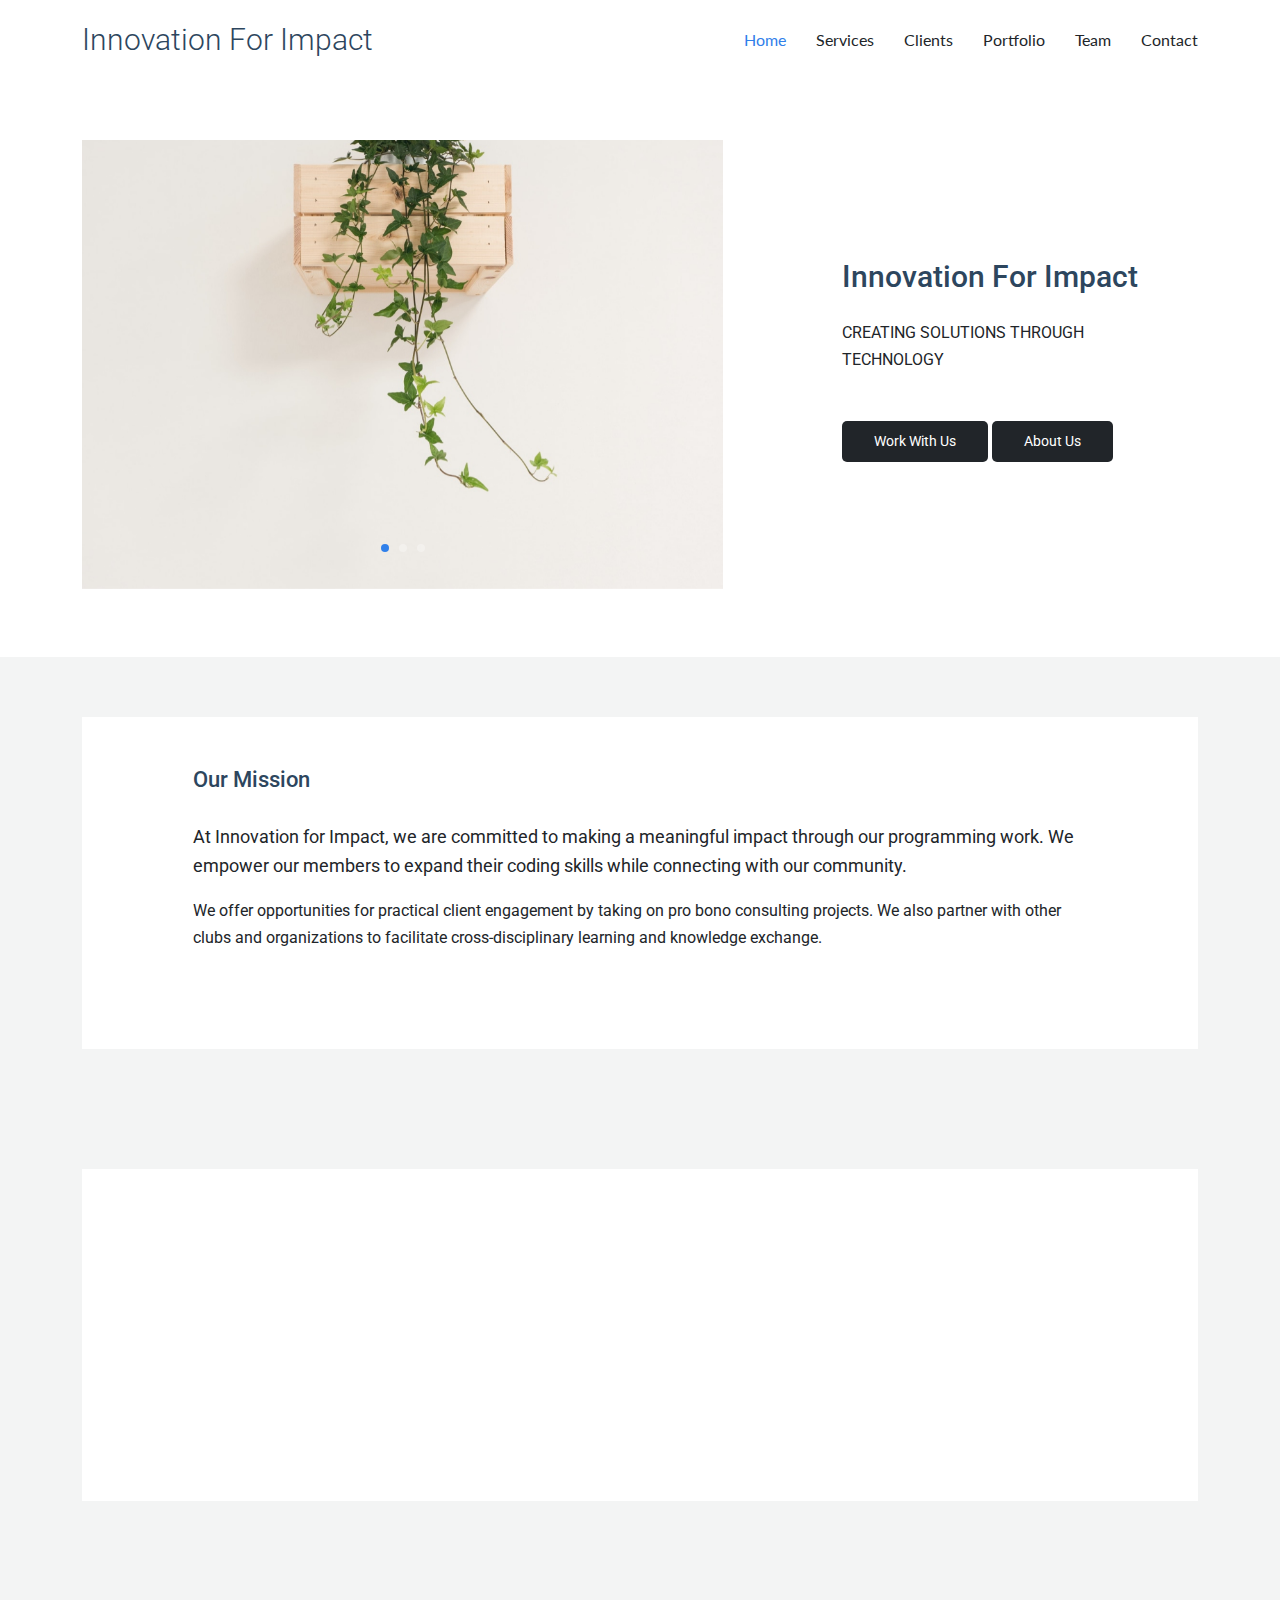
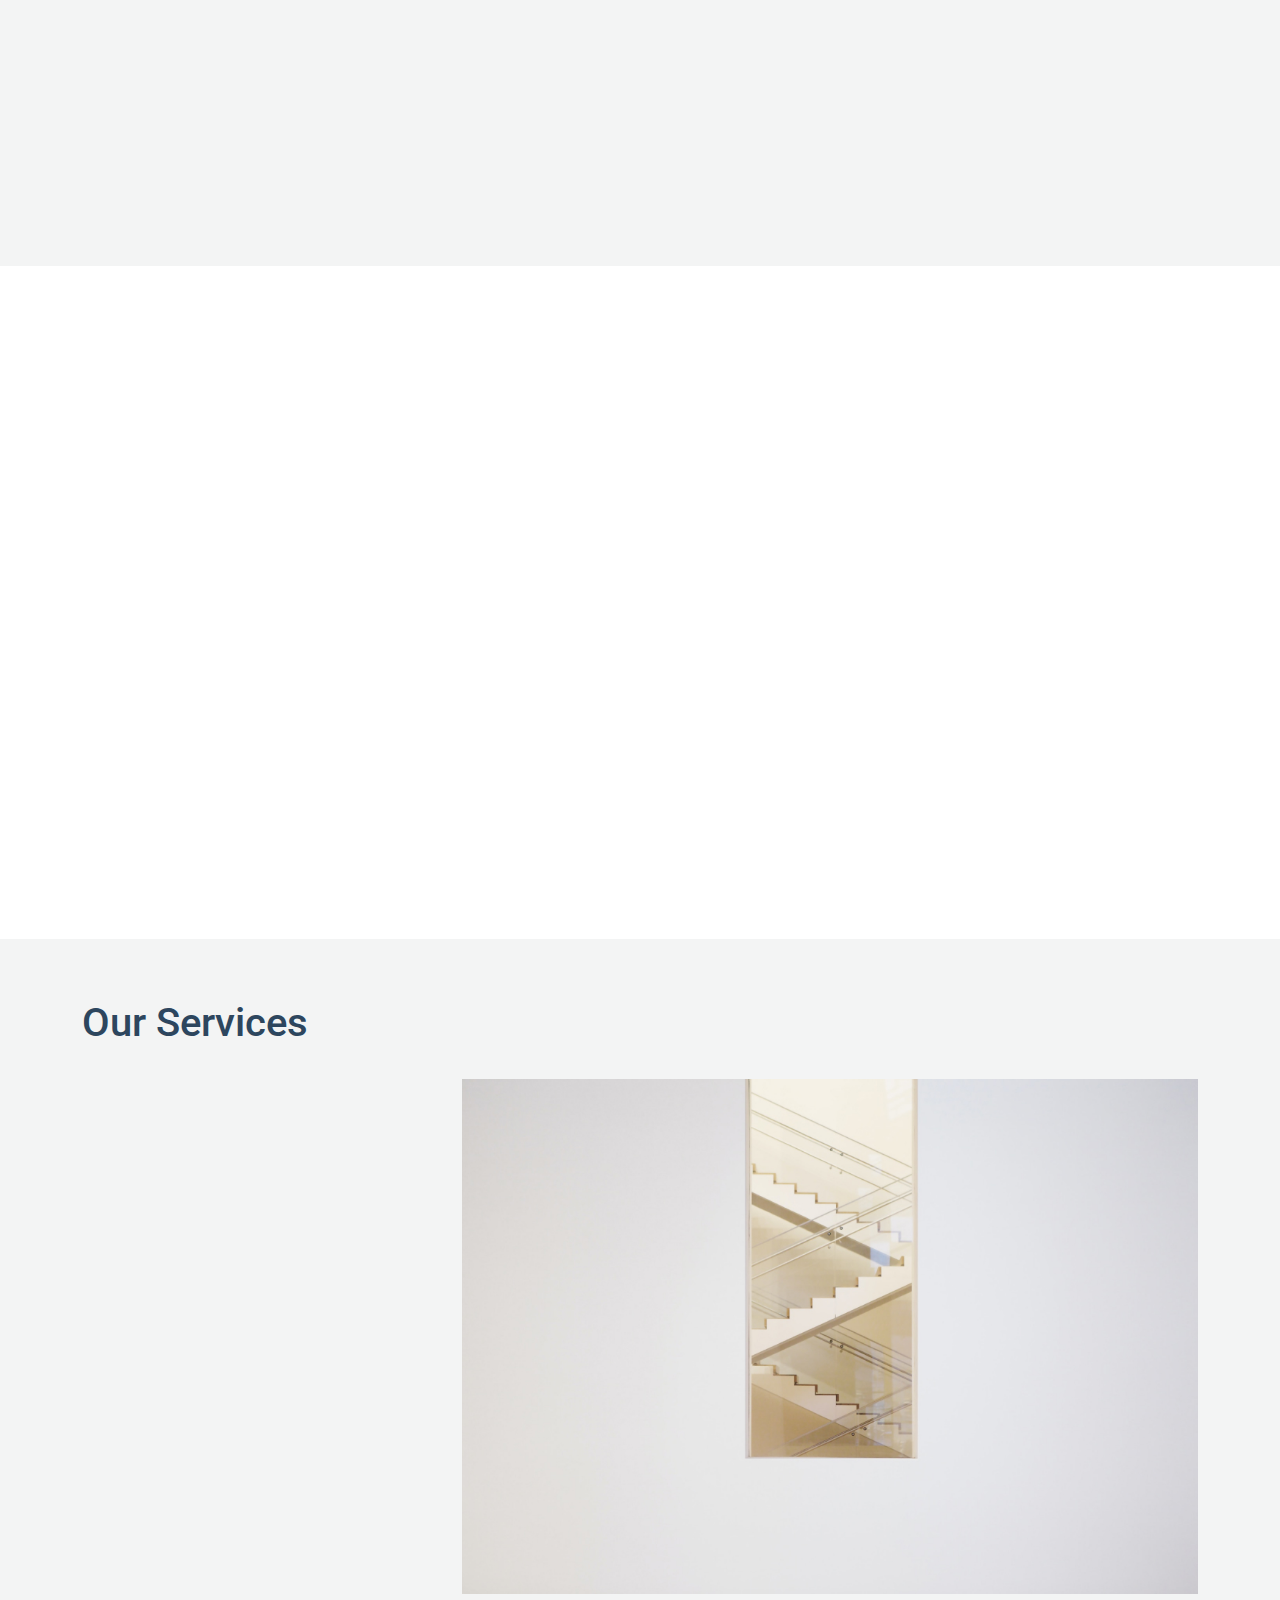
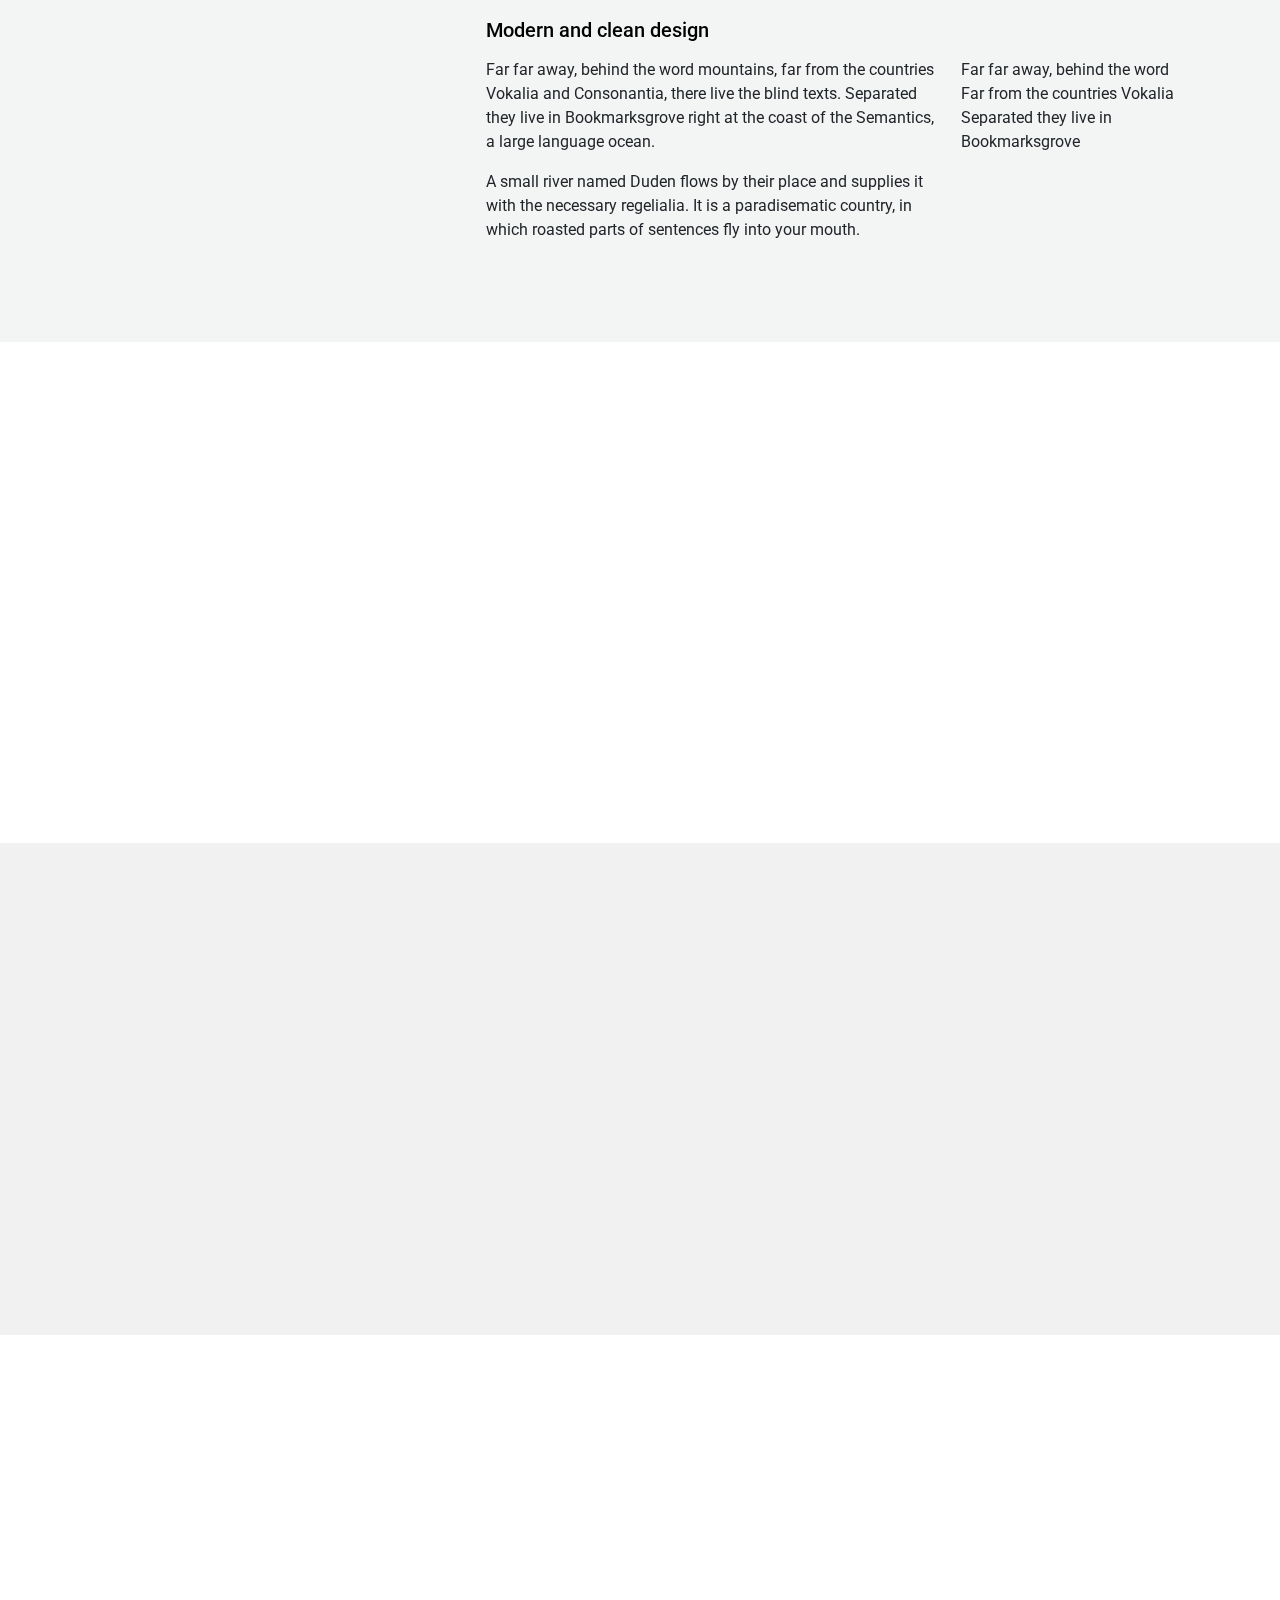
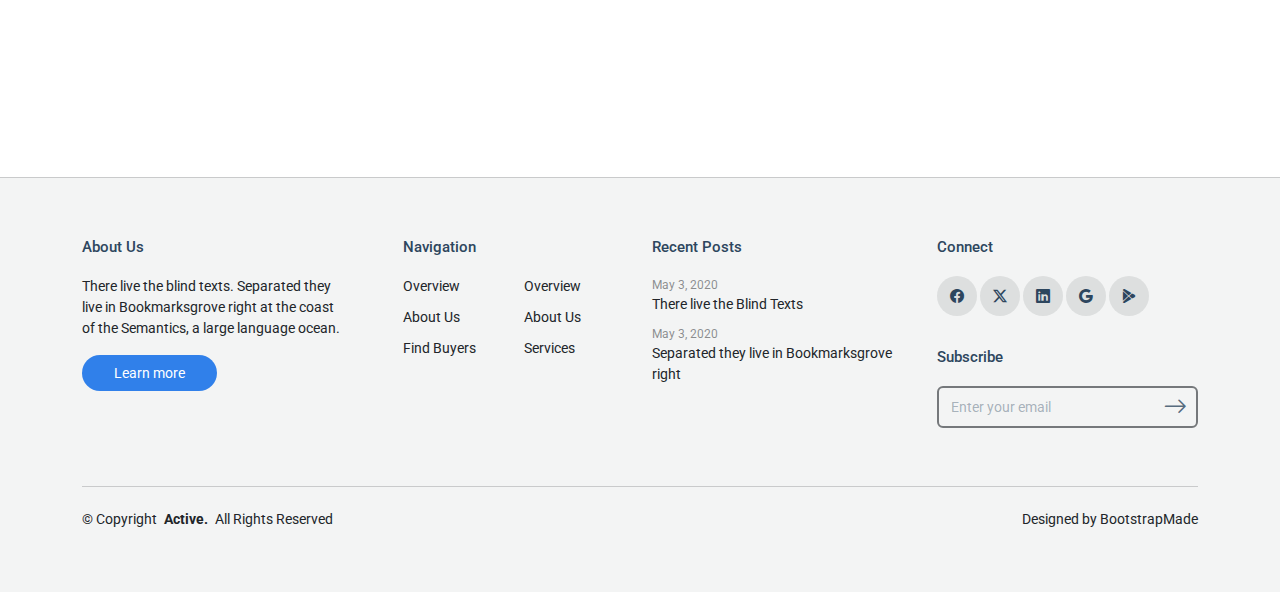
==== commit 0f0b2d6f: "adjusted template hover color" ====
--- a/src/index.html
+++ b/src/index.html
@@ -121,8 +121,8 @@
               <div class="swiper-pagination"></div>
             </div>
           </div>
-          <div class="col-lg-4 order-lg-2">
-            <h1 class="mb-0" data-aos="fade-up">
+          <div class="col-lg-4 order-lg-3">
+            <h1 class="mb-0 pb-4" data-aos="fade-up">
               Innovation For Impact
             </h1>
             <p data-aos="fade-up">
@@ -493,10 +493,8 @@
       <div class="container">
         <div class="row justify-content-center" data-aos="fade-up">
           <div class="col-md-6 col-lg-4">
-            <span class="content-subtitle">Our Services</span>
             <h2 class="content-title">
-              Far far away, behind the word mountains, far from the countries
-              Vokalia
+              Our Services
             </h2>
             <p class="lead">
               Far far away, behind the word mountains, far from the countries
--- a/src/assets/css/main.css
+++ b/src/assets/css/main.css
@@ -22,7 +22,7 @@
   --background-color: #ffffff; /* Background color for the entire website, including individual sections */
   --default-color: #212529; /* Default color used for the majority of the text content across the entire website */
   --heading-color: #2d465e; /* Color for headings, subheadings and title throughout the website */
-  --accent-color: #34bf49; /* Accent color that represents your brand on the website. It's used for buttons, links, and other elements that need to stand out */
+  --accent-color: rgb(48, 128, 234); /* Accent color that represents your brand on the website. It's used for buttons, links, and other elements that need to stand out */
   --surface-color: #ffffff; /* The surface color is used as a background of boxed elements within sections, such as cards, icon boxes, or other elements that require a visual separation from the global background. */
   --contrast-color: #ffffff; /* Contrast color for text, ensuring readability against backgrounds of accent, heading, or default colors. */
 }
@@ -30,11 +30,11 @@
 /* Nav Menu Colors - The following color variables are used specifically for the navigation menu. They are separate from the global colors to allow for more customization options */
 :root {
   --nav-color: #212529;  /* The default color of the main navmenu links */
-  --nav-hover-color: #34bf49; /* Applied to main navmenu links when they are hovered over or active */
+  --nav-hover-color: rgb(48, 128, 234); /* Applied to main navmenu links when they are hovered over or active */
   --nav-mobile-background-color: #ffffff; /* Used as the background color for mobile navigation menu */
   --nav-dropdown-background-color: #ffffff; /* Used as the background color for dropdown items that appear when hovering over primary navigation items */
   --nav-dropdown-color: #212529; /* Used for navigation links of the dropdown items in the navigation menu. */
-  --nav-dropdown-hover-color: #34bf49; /* Similar to --nav-hover-color, this color is applied to dropdown navigation links when they are hovered over. */
+  --nav-dropdown-hover-color: rgb(48, 128, 234); /* Similar to --nav-hover-color, this color is applied to dropdown navigation links when they are hovered over. */
 }
 
 /* Color Presets - These classes override global colors when applied to any section or element, providing reuse of the sam color scheme. */
@@ -731,6 +731,7 @@
   transition: 0.3s all ease-in-out;
   font-size: 14px;
 }
+
 
 .about .btn-get-started:hover {
   border-color: var(--default-color);
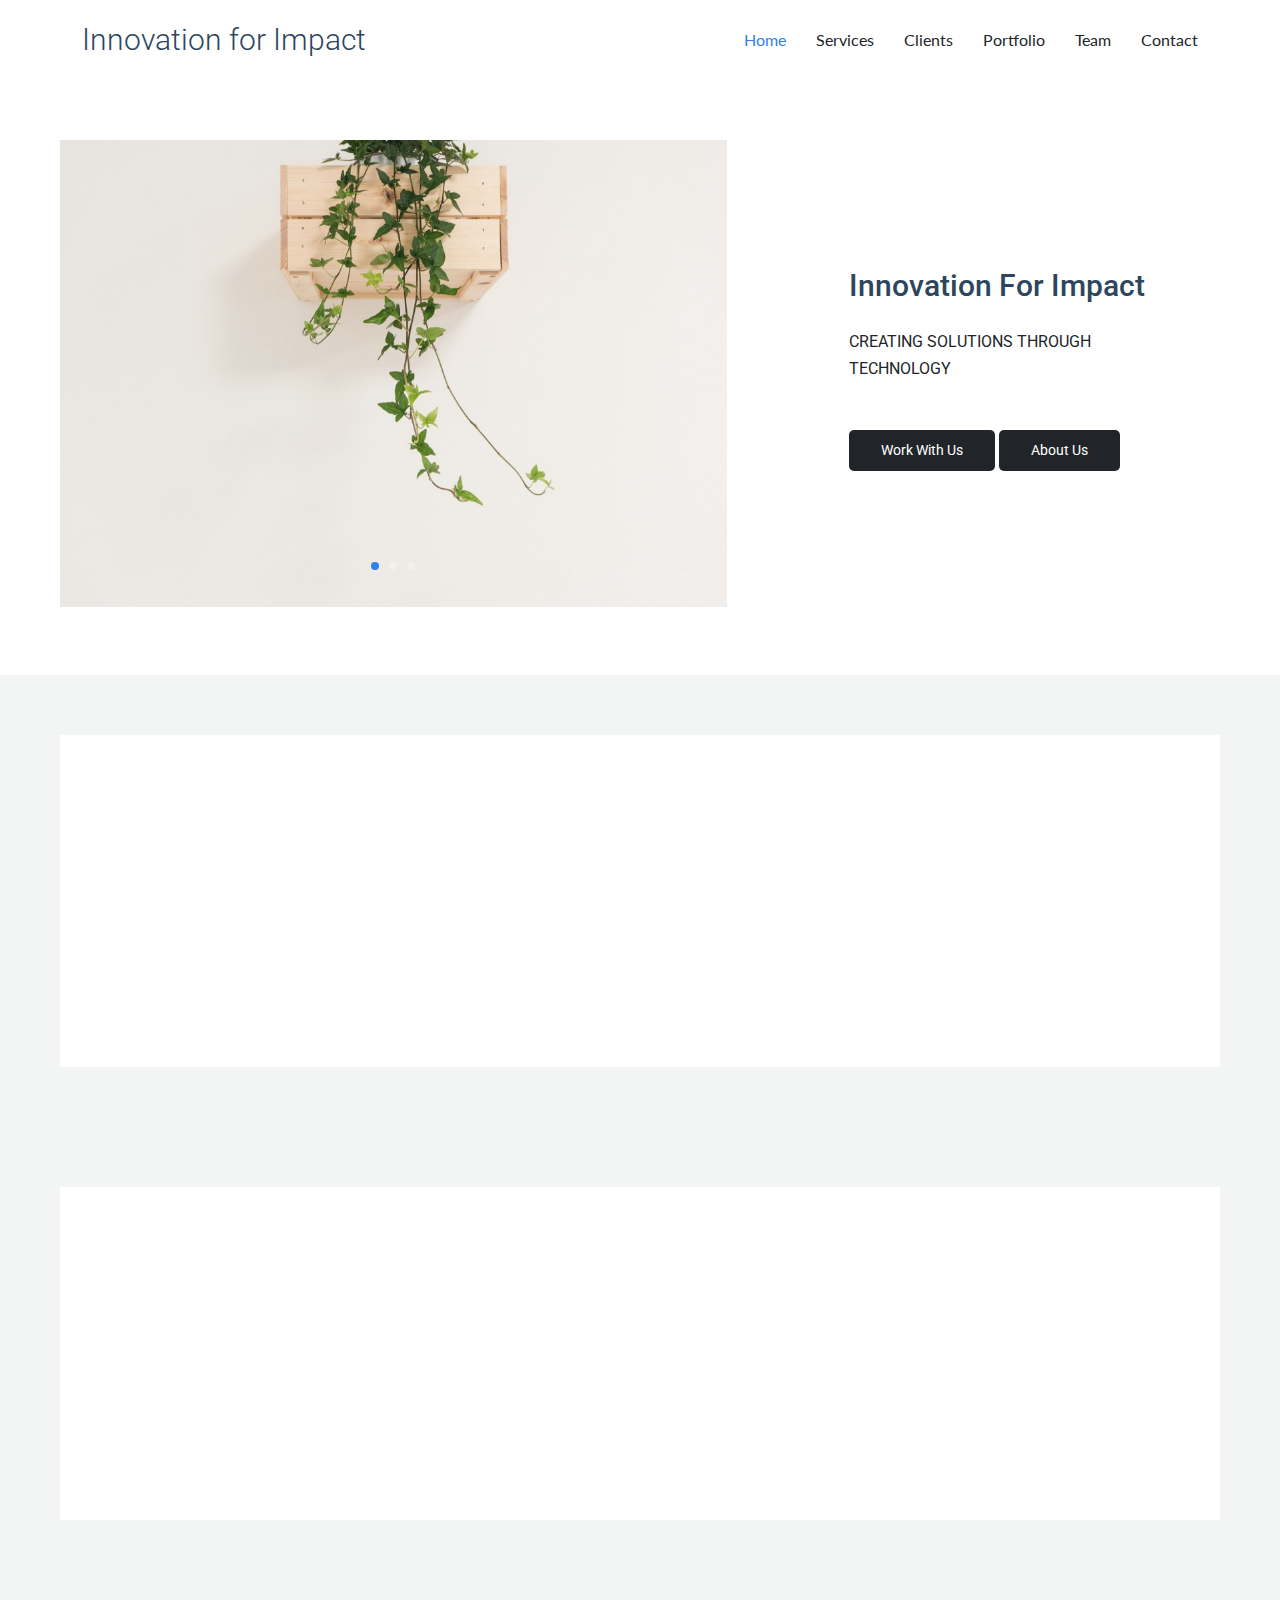
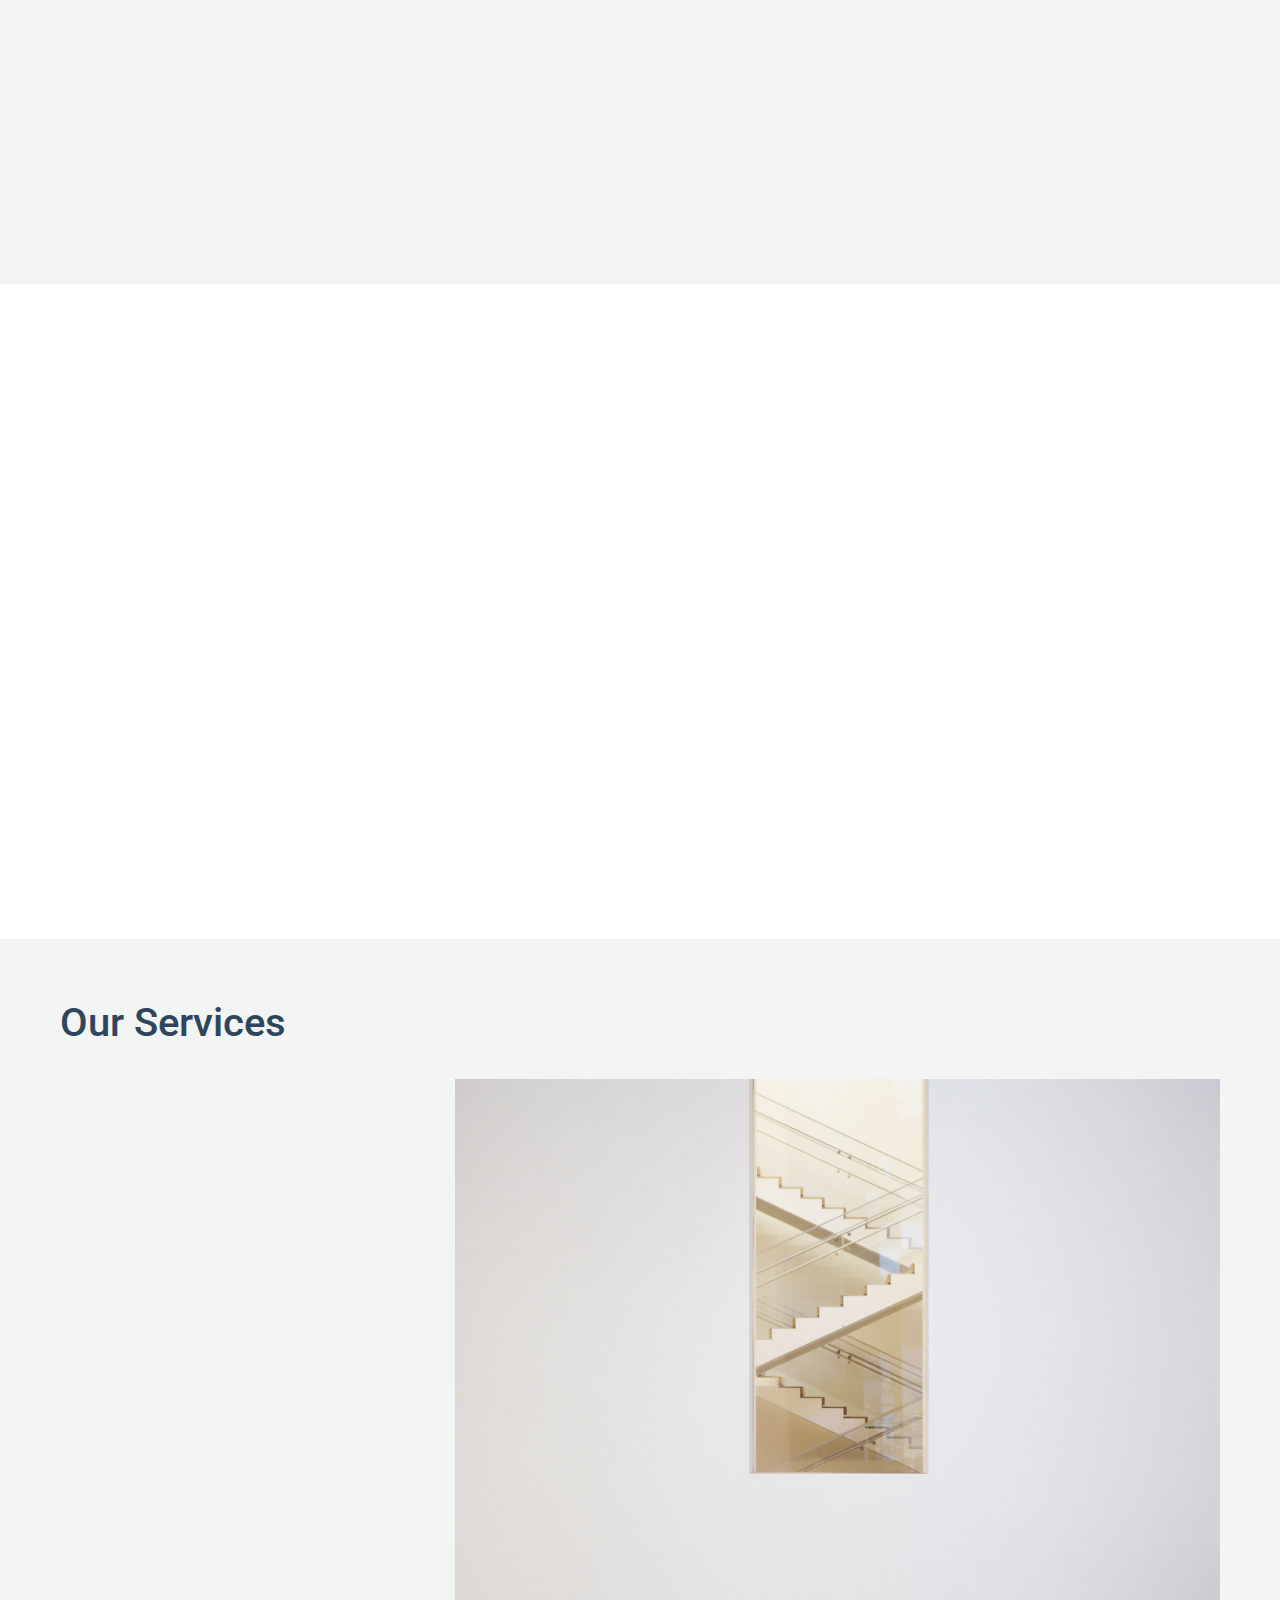
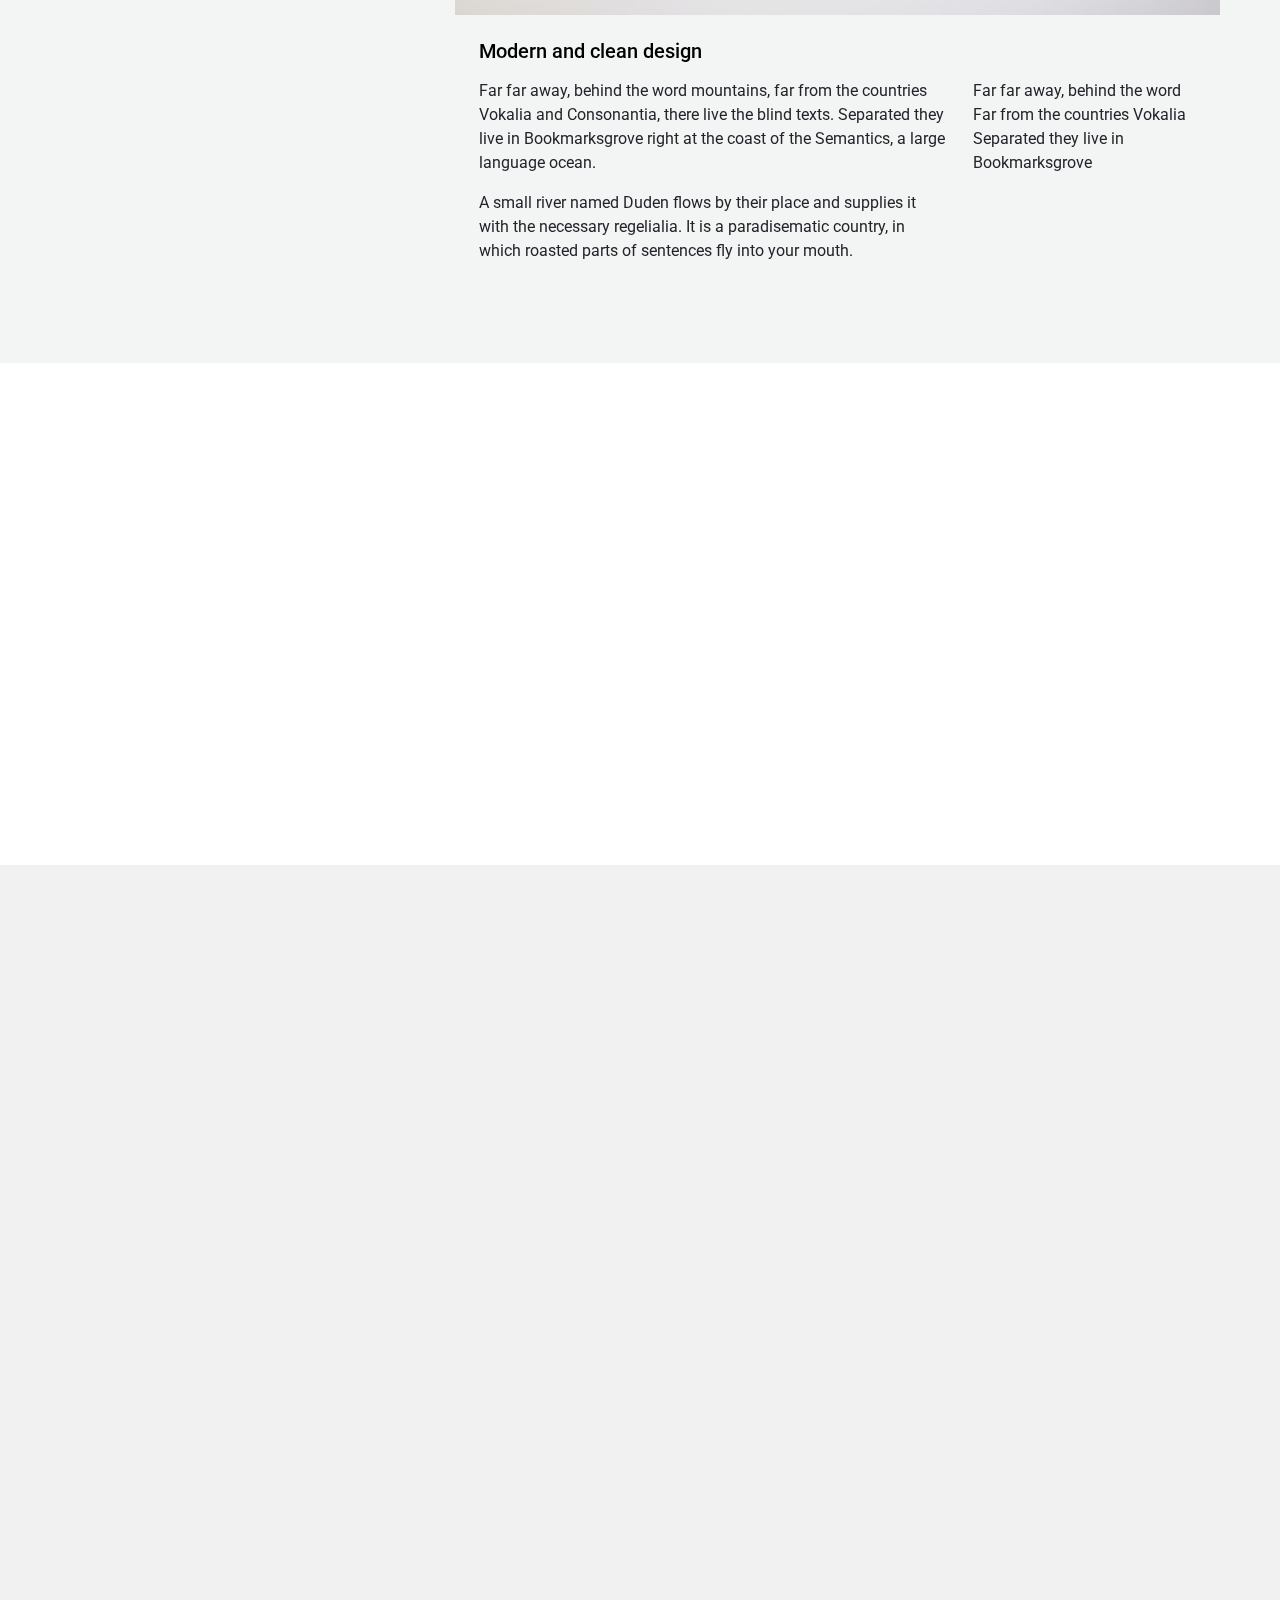
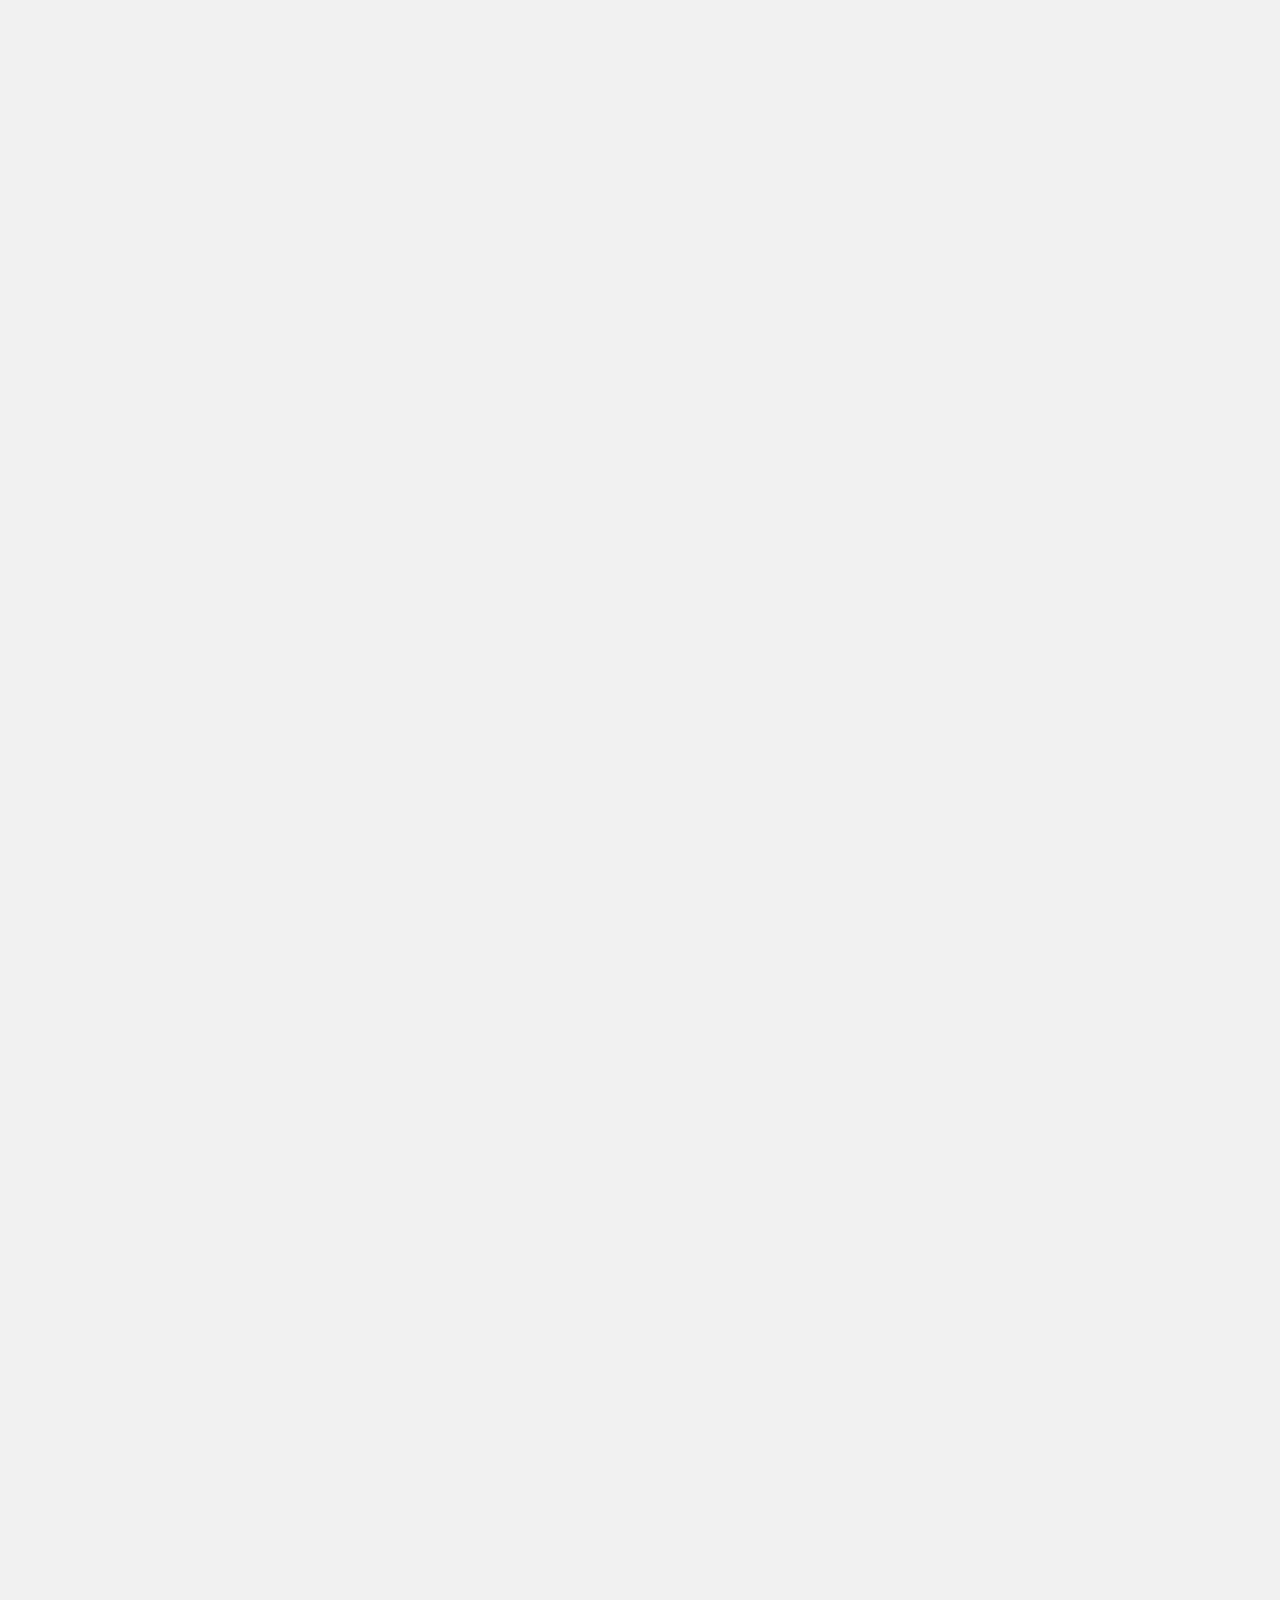
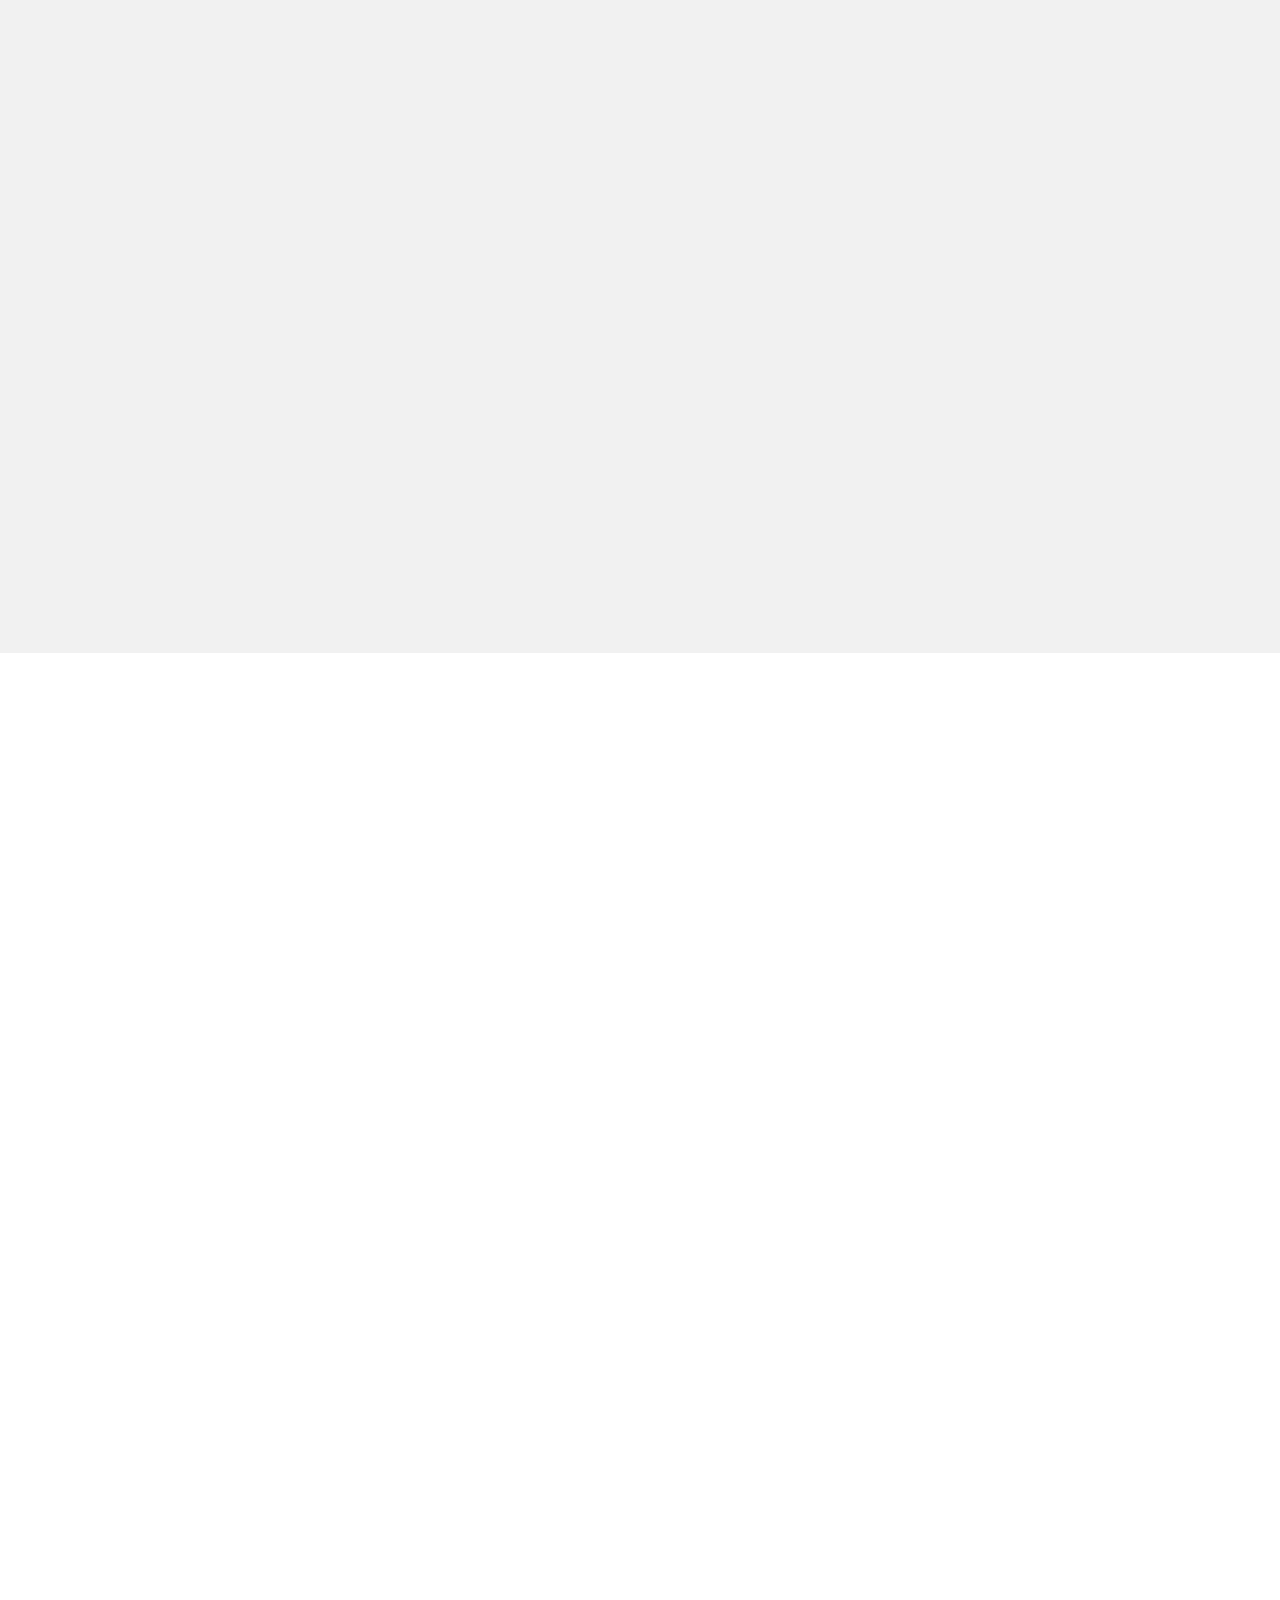
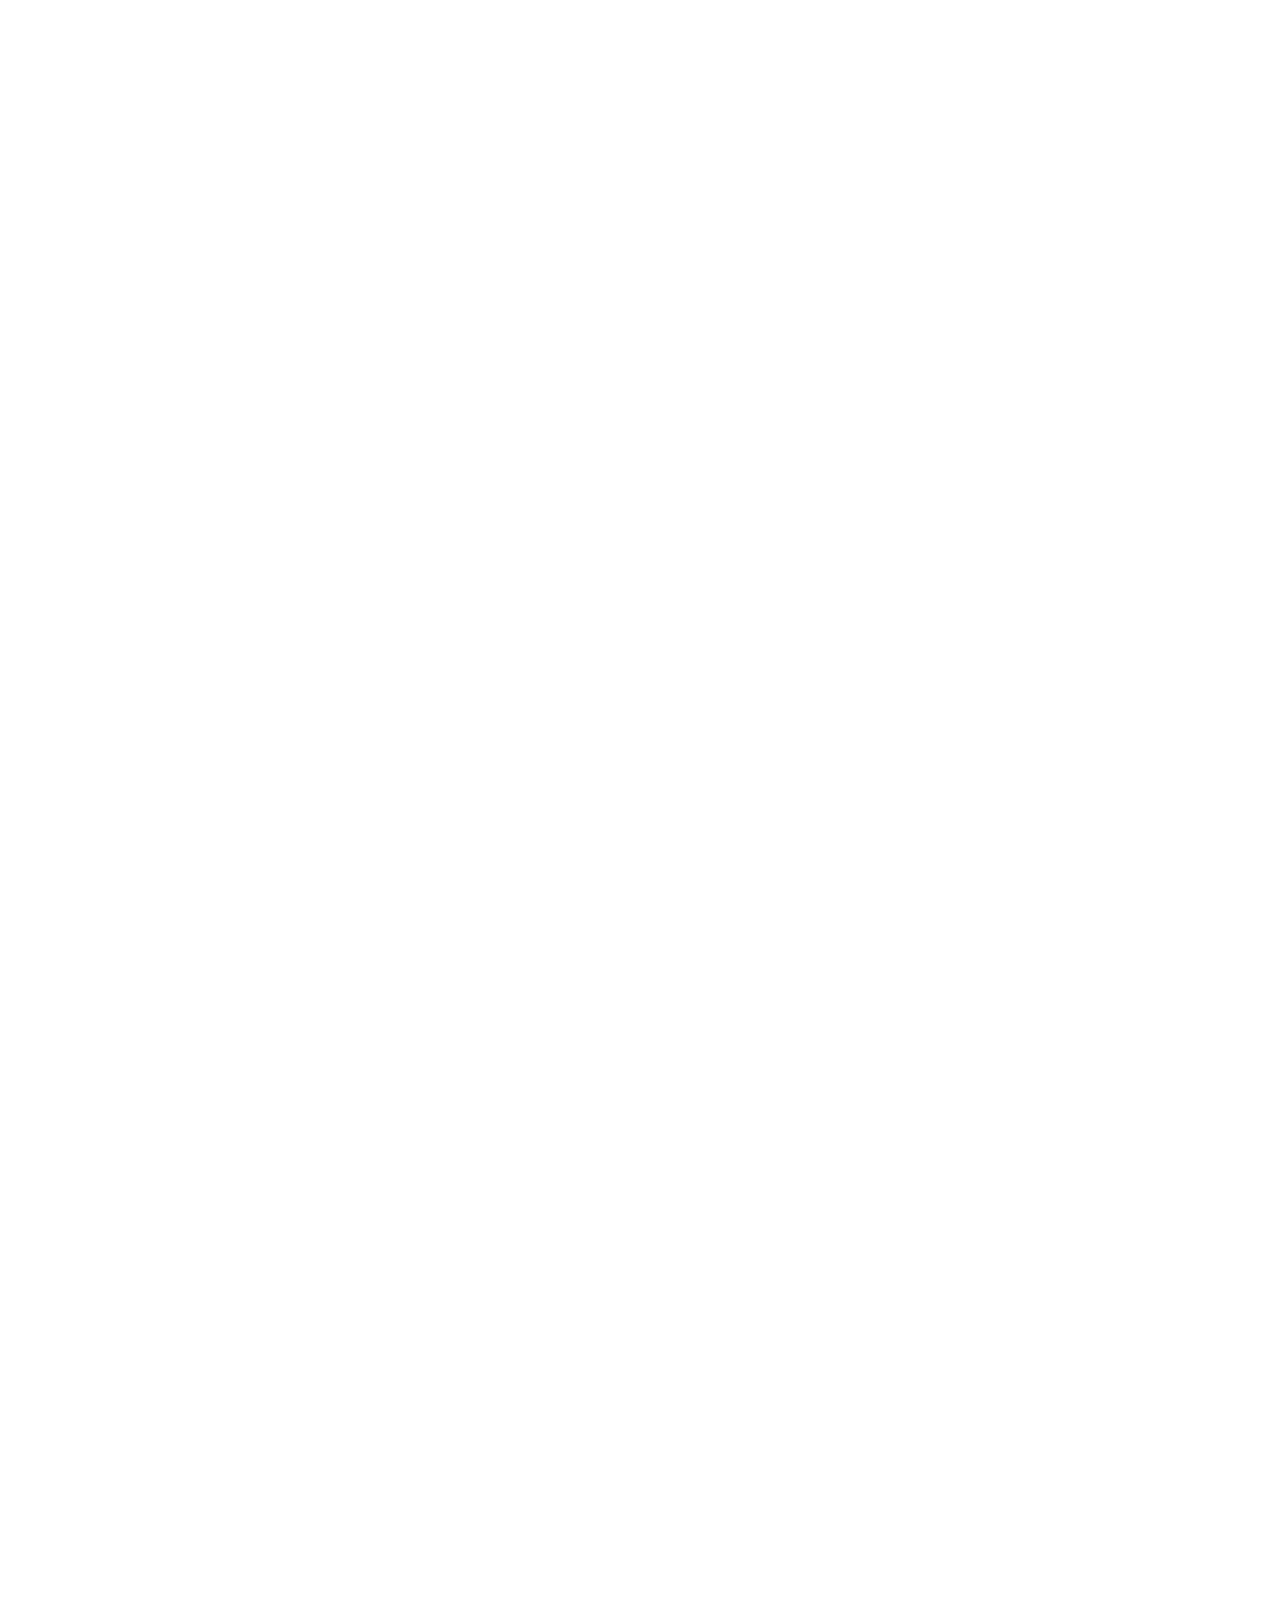
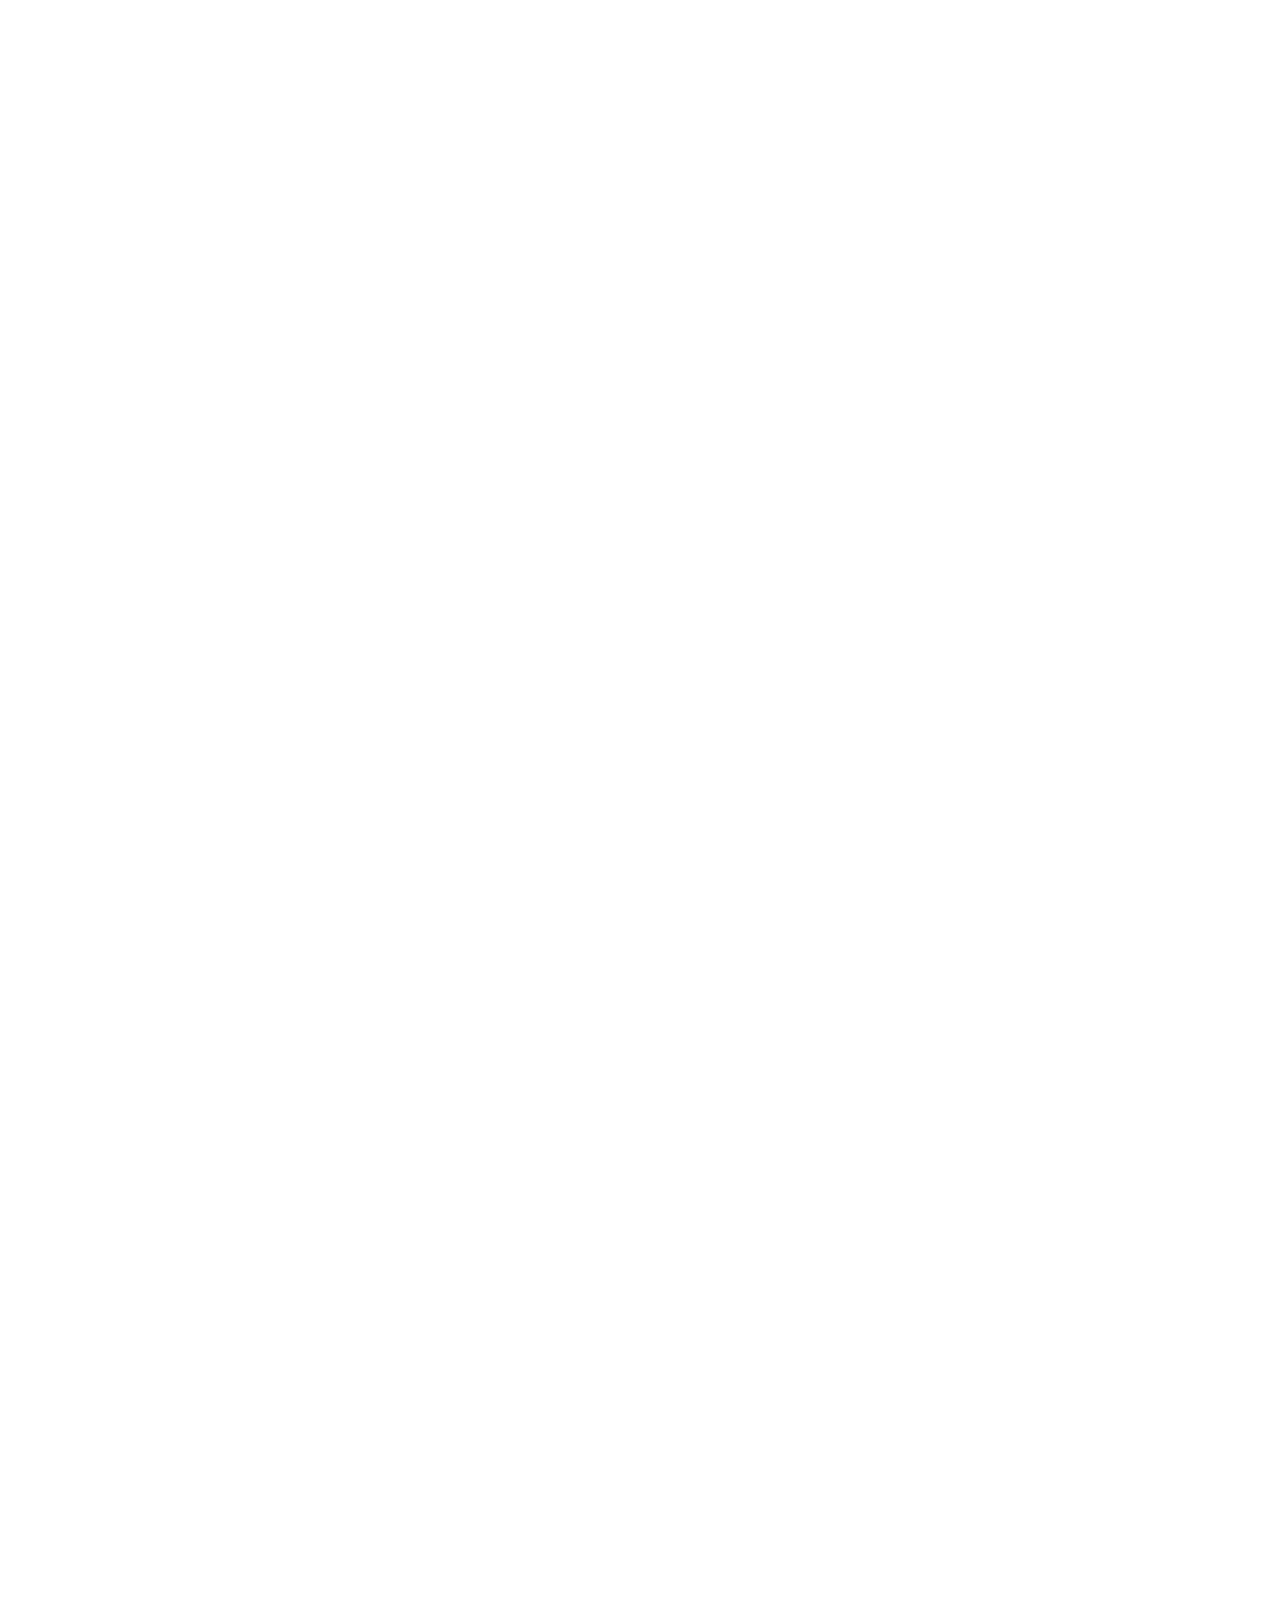
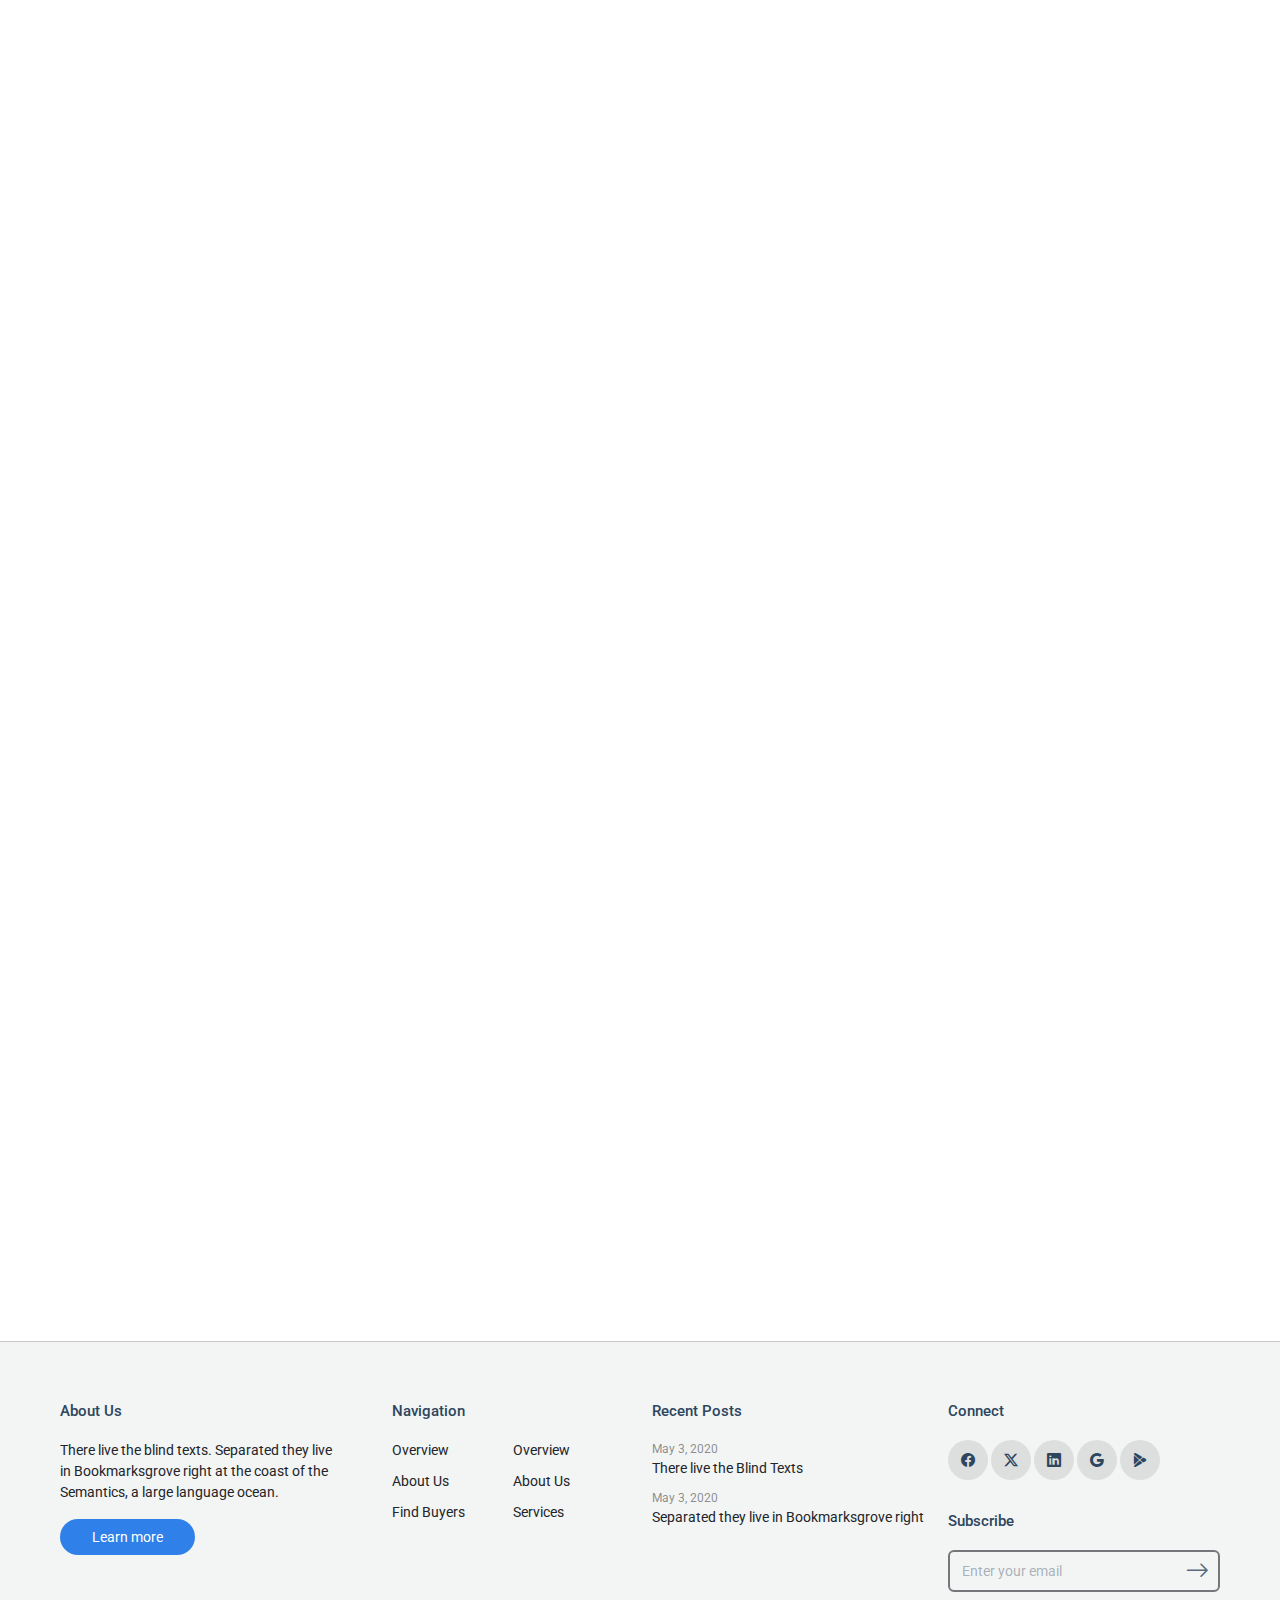
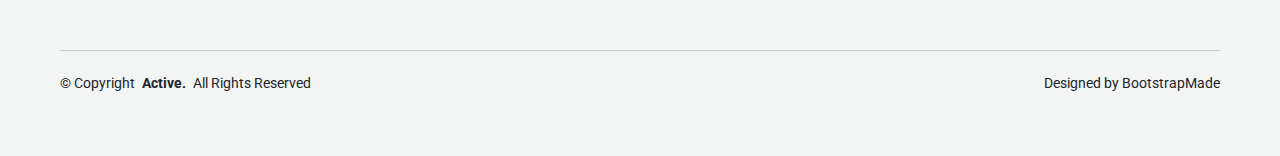
==== commit a3340ebe: "Merge branch 'main' into HomePage" ====
--- a/src/index.html
+++ b/src/index.html
@@ -7,7 +7,7 @@
 <head>
   <meta charset="utf-8">
   <meta content="width=device-width, initial-scale=1.0" name="viewport">
-  <title>Index - Active Bootstrap Template</title>
+  <title>Innovation for Impact Website</title>
   <meta name="description" content="">
   <meta name="keywords" content="">
 
@@ -47,7 +47,8 @@
       <a href="index.html" class="logo d-flex align-items-center">
         <!-- Uncomment the line below if you also wish to use an image logo -->
         <!-- <img src="assets/img/logo.png" alt=""> -->
-        <h1 class="sitename">Innovation For Impact</h1>
+
+        <h1 class="sitename">Innovation for Impact</h1>
       </a>
 
       <!--nav bar-->
--- a/src/assets/css/main.css
+++ b/src/assets/css/main.css
@@ -67,7 +67,7 @@
 }
 
 a {
-  color: var(--accent-color);
+  color: black;
   text-decoration: none;
   transition: 0.3s;
 }
@@ -709,13 +709,17 @@
 }
 
 .section-title h2 {
-  font-size: 22px;
-  font-weight: 500;
-  margin-bottom: 0;
+  font-size: 32px; /* Bigger font size */
+  font-weight: 700; /* Bold weight for emphasis */
+  color: var(--primary-color); /* Optional: Use a themed color */
+  margin-bottom: 20px; /* Add spacing below the heading */
+  text-align: center; /* Center-align for a balanced look */
+  letter-spacing: 1px; /* Optional: Slight spacing between letters */
+  text-transform: uppercase; /* Optional: Make the text all uppercase */
 }
 
 .section-title p {
-  font-size: 15px;
+  font-size: 1500px;
   margin-bottom: 10px;
 }
 
@@ -1614,6 +1618,64 @@
 /*--------------------------------------------------------------
 # Team Section
 --------------------------------------------------------------*/
+
+.team .pic {
+  position: relative;
+  overflow: hidden;
+  transition: transform 0.3s ease, box-shadow 0.3s ease;
+  border-radius: 10px; /* Ensure the hover effect matches the image shape */
+}
+
+.team .pic:hover {
+  transform: scale(1.005); /* Slight zoom-in effect on hover */
+  box-shadow: 0 10px 20px rgba(0, 0, 0, 0.2); /* Add a shadow for depth */
+}
+
+
+.team .pic:hover::after {
+  content: '';
+  position: absolute;
+  top: 0;
+  left: 0;
+  width: 100%;
+  height: 100%;
+  background: rgba(0, 0, 0, 0.3); /* Add an overlay */
+  transition: background 0.3s ease;
+}
+
+.team .pic:hover img:hover {
+  cursor: pointer;
+}
+
+.container {
+  padding: 0 20px; 
+  max-width: 1200px;
+  margin: 0 auto;
+}
+
+.team-grid {
+  display: flex;
+  flex-wrap: wrap;
+  justify-content: space-between;
+  margin-bottom: 20px;
+}
+
+.team {
+  flex: 0 0 24%;
+  box-sizing: border-box;
+  text-align: center;
+}
+
+.team .pic img {
+  width: 100%;
+  height: 400px; /* Set a fixed height */
+  object-fit: cover;
+  border-radius: 10px;
+  display: block;
+  transition: transform 0.3s ease;
+}
+
+
 .team .team h3 {
   font-size: 20px;
 }
